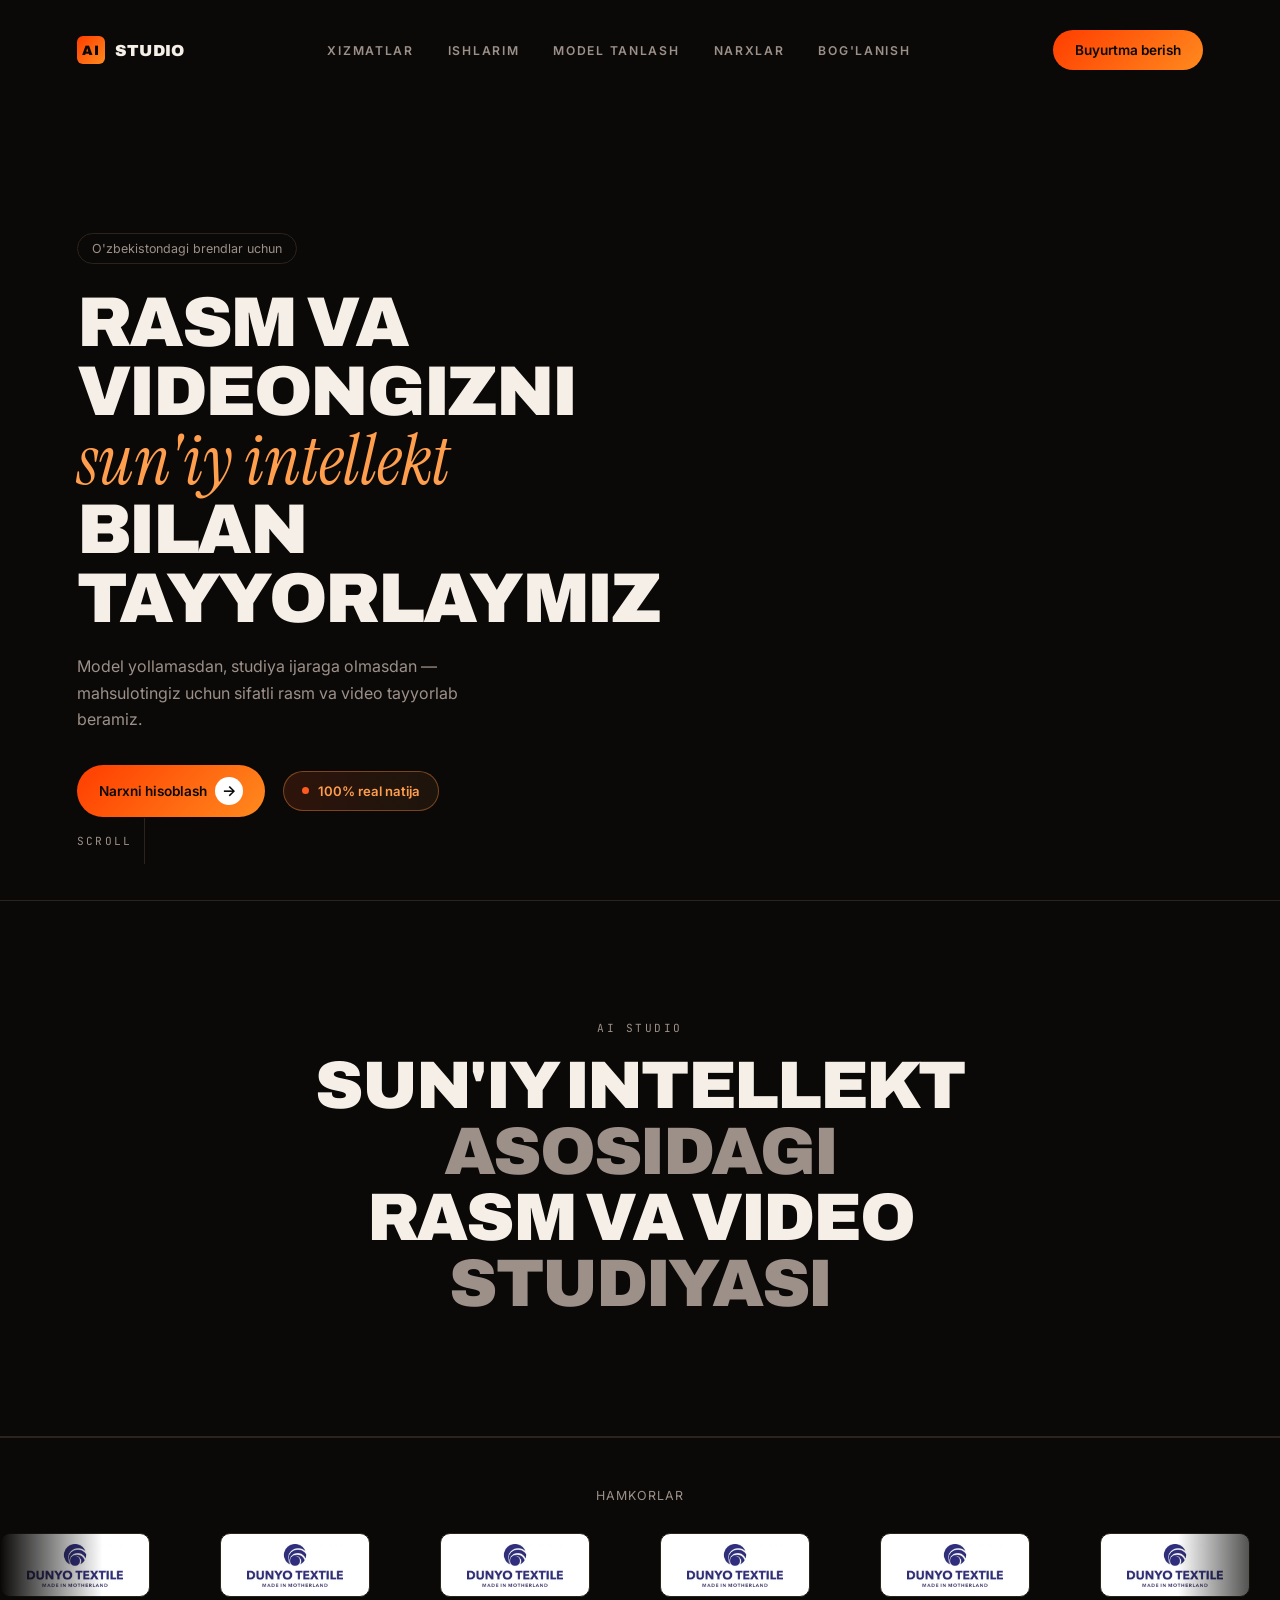
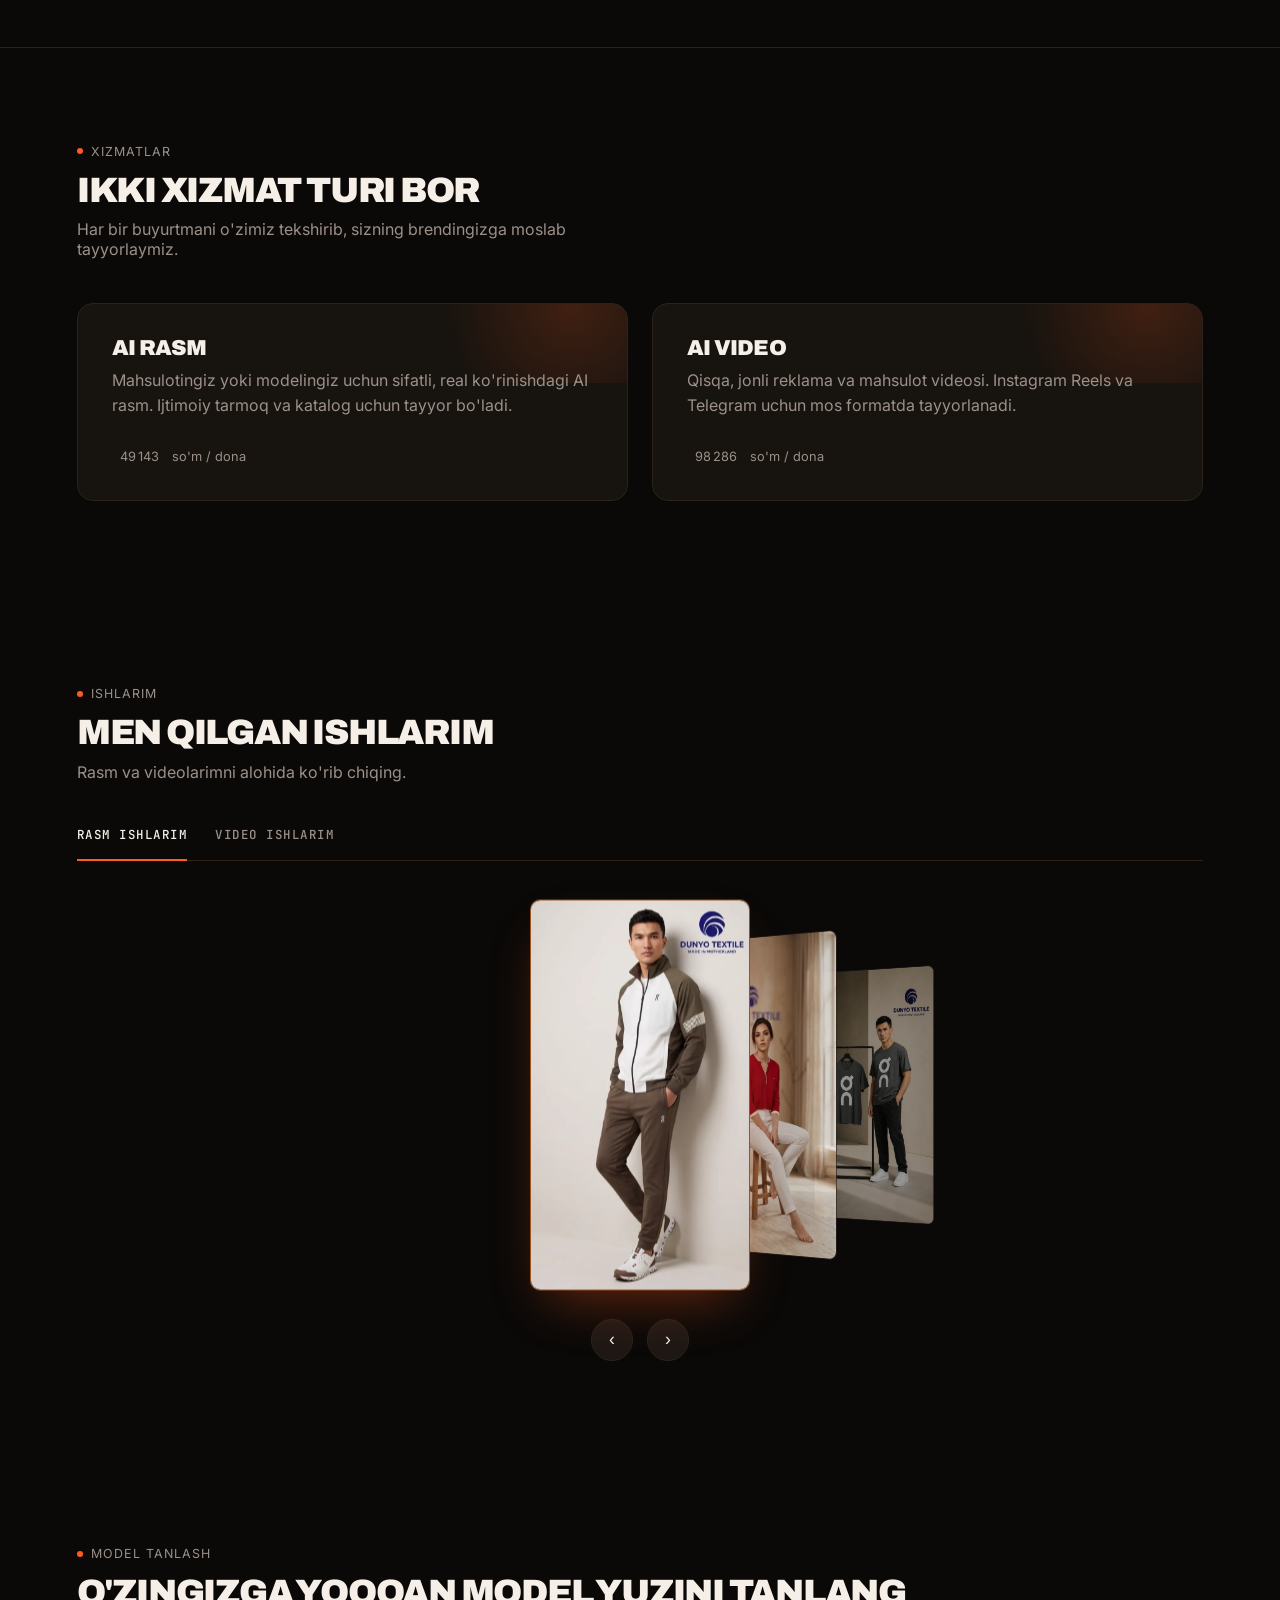
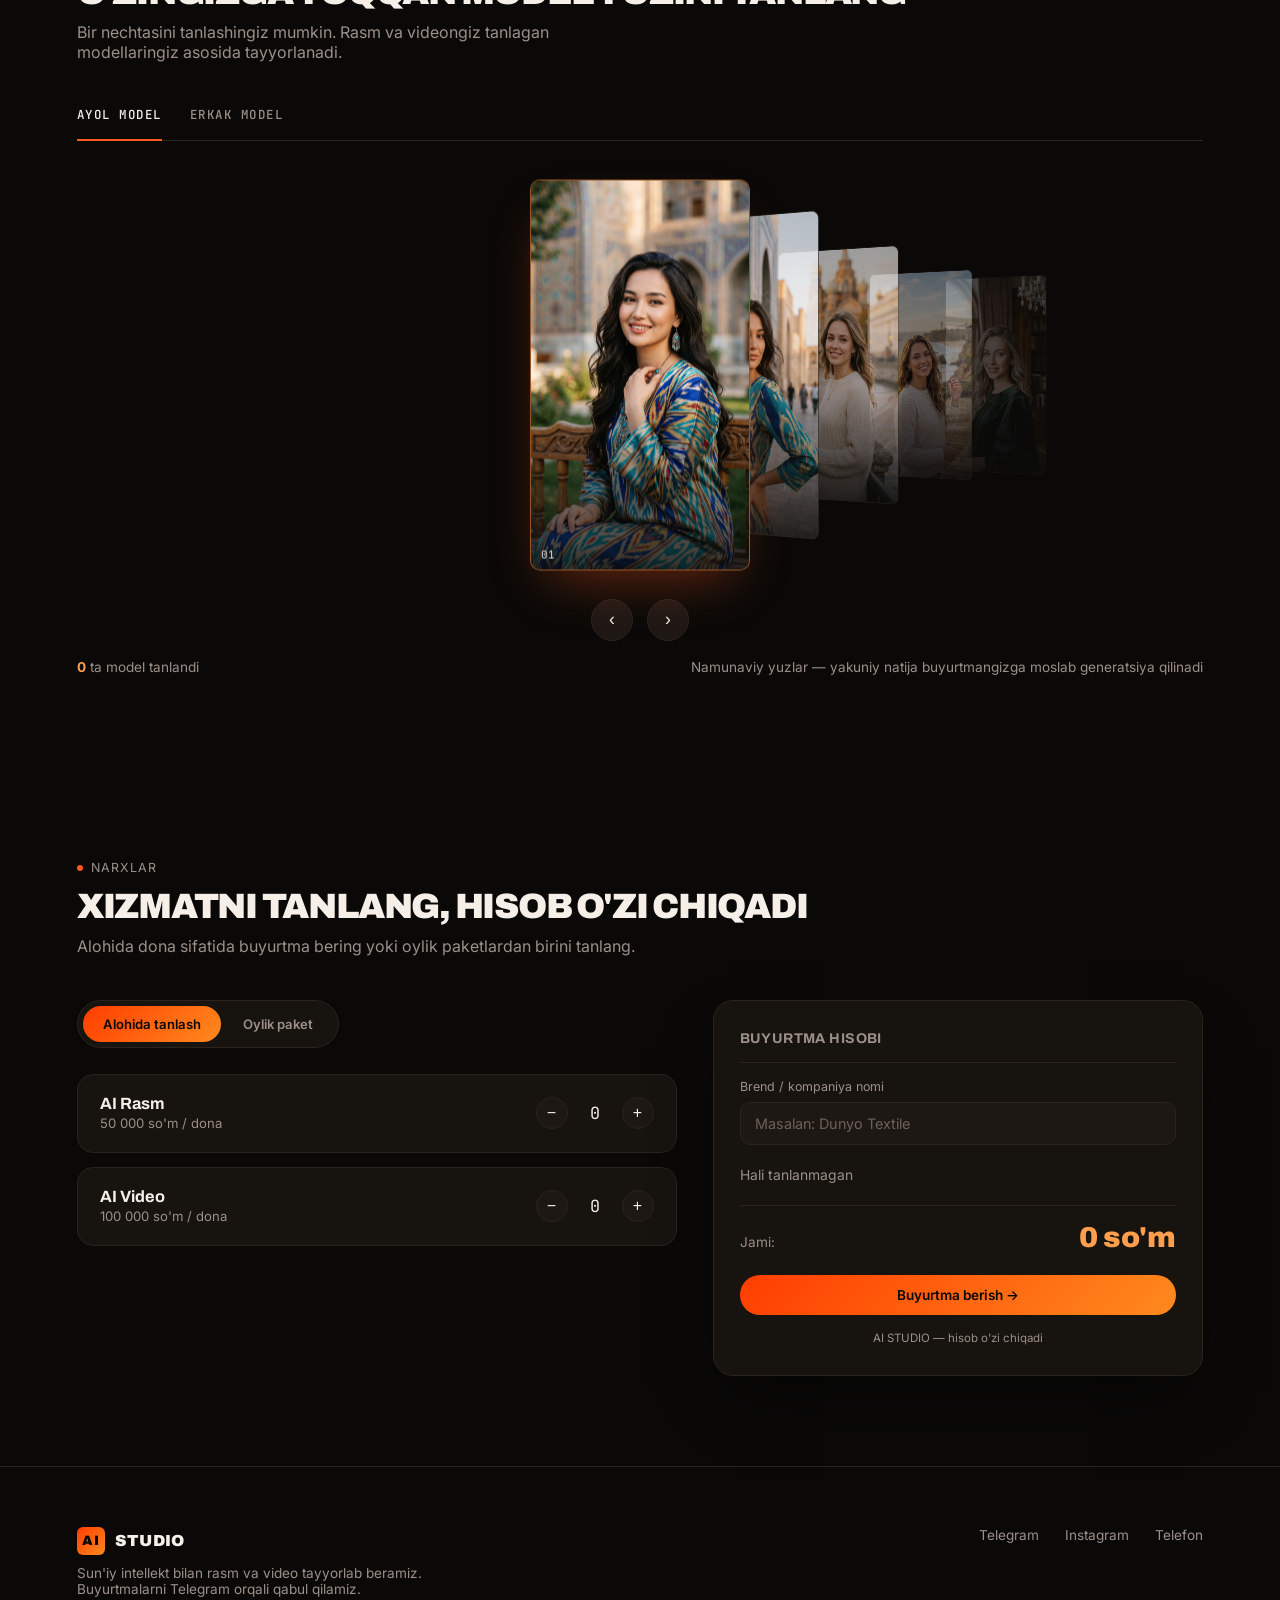
==== index.html @ b388b01a "1" ====
<!DOCTYPE html>
<html lang="uz">
<head>
<meta charset="UTF-8">
<meta name="viewport" content="width=device-width, initial-scale=1.0">
<title>AI STUDIO — AI Rasm va Video</title>
<meta name="description" content="Brendlar uchun professional AI rasm va video xizmatlari. Model yollamasdan, studiya ijaraga olmasdan sifatli kontent tayyorlaymiz.">

<meta property="og:title" content="AI STUDIO — AI Rasm va Video">
<meta property="og:description" content="Brendlar uchun professional AI rasm va video xizmatlari.">
<meta property="og:type" content="website">
<meta property="og:image" content="assets/images/logo.webp">

<link rel="icon" type="image/png" href="assets/images/favicon.png">

<link rel="preconnect" href="https://fonts.googleapis.com">
<link rel="preconnect" href="https://fonts.gstatic.com" crossorigin>
<link href="https://fonts.googleapis.com/css2?family=Archivo:wght@500;700;800;900&family=Instrument+Serif:ital@1&family=Inter:wght@400;500;600&family=JetBrains+Mono:wght@400;500;700&display=swap" rel="stylesheet">

<link rel="stylesheet" href="style.css">
</head>
<body>


<header>
  <div class="logo"><span class="mark">AI</span> STUDIO</div>
  <nav id="mainNav">
    <a href="#xizmat">Xizmatlar</a>
    <a href="#ishlarim">Ishlarim</a>
    <a href="#model">Model tanlash</a>
    <a href="#narx">Narxlar</a>
    <a href="#bog">Bog'lanish</a>
  </nav>
  <a href="#narx" class="btn btn-primary header-cta">Buyurtma berish</a>
  <button class="burger" id="burgerBtn" aria-label="Menyu"><span></span><span></span><span></span></button>
</header>

<section class="hero" style="padding-bottom:0;">
  <div class="hero-copy">
    <div class="eyebrow">O'zbekistondagi brendlar uchun</div>
    <h1>Rasm va videongizni <em>sun'iy intellekt</em> bilan tayyorlaymiz</h1>
    <p>Model yollamasdan, studiya ijaraga olmasdan — mahsulotingiz uchun sifatli rasm va video tayyorlab beramiz.</p>
    <div class="cta-row">
      <a href="#narx" class="btn btn-primary">Narxni hisoblash <span class="arrow-dot">→</span></a>
      <div class="real-badge"><span class="dot-live"></span> 100% real natija</div>
    </div>
  </div>
  <div class="hero-visual reveal-right">
  <video src="assets/videos/hero.mp4" muted loop playsinline preload="metadata"></video>
</div>
  <div class="scroll-cue">
    <span>Scroll</span>
    <div class="scroll-line"><div class="scroll-dot"></div></div>
  </div>
</section>

<section class="manifesto">
  <div class="manifesto-inner reveal">
    <p class="eyebrow-label">AI STUDIO</p>
    <h2>Sun'iy intellekt<br><span class="dim">asosidagi</span><br>rasm va video<br><span class="dim">studiyasi</span></h2>
  </div>
</section>

<div class="partners">
  <div class="lbl">Hamkorlar</div>
  <div class="marquee">
    <div class="marquee-track" id="marqueeTrack"></div>
  </div>
</div>

<section id="xizmat">
  <div class="section-head reveal">
    <div class="tag">Xizmatlar</div>
    <h2>Ikki xizmat turi bor</h2>
    <p>Har bir buyurtmani o'zimiz tekshirib, sizning brendingizga moslab tayyorlaymiz.</p>
  </div>
  <div class="services">
    <div class="svc-card reveal">
      <h3>AI Rasm</h3>
      <p>Mahsulotingiz yoki modelingiz uchun sifatli, real ko'rinishdagi AI rasm. Ijtimoiy tarmoq va katalog uchun tayyor bo'ladi.</p>
      <div class="svc-price"><span class="count-num" data-target="50000">0</span> <span>so'm / dona</span></div>
    </div>
    <div class="svc-card reveal">
      <h3>AI Video</h3>
      <p>Qisqa, jonli reklama va mahsulot videosi. Instagram Reels va Telegram uchun mos formatda tayyorlanadi.</p>
      <div class="svc-price"><span class="count-num" data-target="100000">0</span> <span>so'm / dona</span></div>
    </div>
  </div>
</section>

<section id="ishlarim">
  <div class="section-head reveal">
    <div class="tag">Ishlarim</div>
    <h2>Men qilgan ishlarim</h2>
    <p>Rasm va videolarimni alohida ko'rib chiqing.</p>
  </div>
  <div class="work-tabs reveal">
    <button class="active" data-work="photo">Rasm ishlarim</button>
    <button data-work="video">Video ishlarim</button>
  </div>
  <div id="panel-photo" class="reveal">
    <div class="coverflow" id="photoGrid"></div>
    <div class="cf-nav"><button id="photoPrev" aria-label="Oldingi">‹</button><button id="photoNext" aria-label="Keyingi">›</button></div>
  </div>
  <div id="panel-video" class="reveal">
    <div class="coverflow" id="videoGrid"></div>
    <div class="cf-nav"><button id="videoPrev" aria-label="Oldingi">‹</button><button id="videoNext" aria-label="Keyingi">›</button></div>
  </div>
</section>

<section id="model">
  <div class="section-head reveal">
    <div class="tag">Model tanlash</div>
    <h2>O'zingizga yoqqan model yuzini tanlang</h2>
    <p>Bir nechtasini tanlashingiz mumkin. Rasm va videongiz tanlagan modellaringiz asosida tayyorlanadi.</p>
  </div>
  <div class="model-tabs work-tabs reveal">
    <button class="active" data-gender="female">Ayol model</button>
    <button data-gender="male">Erkak model</button>
  </div>
  <div class="coverflow reveal" id="modelGrid"></div>
  <div class="cf-nav"><button id="modelPrev" aria-label="Oldingi">‹</button><button id="modelNext" aria-label="Keyingi">›</button></div>
  <div class="model-note">
    <span><b id="selCount">0</b> ta model tanlandi</span>
    <span>Namunaviy yuzlar — yakuniy natija buyurtmangizga moslab generatsiya qilinadi</span>
  </div>
</section>

<section id="narx">
  <div class="section-head reveal">
    <div class="tag">Narxlar</div>
    <h2>Xizmatni tanlang, hisob o'zi chiqadi</h2>
    <p>Alohida dona sifatida buyurtma bering yoki oylik paketlardan birini tanlang.</p>
  </div>

  <div class="calc-wrap reveal">
    <div>
      <div class="mode-toggle">
        <button class="active" data-mode="single">Alohida tanlash</button>
        <button data-mode="package">Oylik paket</button>
      </div>

      <div id="panel-single">
        <div class="counter-row">
          <div class="info"><h4>AI Rasm</h4><span>50 000 so'm / dona</span></div>
          <div class="counter">
            <button data-target="photo" data-delta="-1">−</button>
            <span class="val" id="photoVal">0</span>
            <button data-target="photo" data-delta="1">+</button>
          </div>
        </div>
        <div class="counter-row">
          <div class="info"><h4>AI Video</h4><span>100 000 so'm / dona</span></div>
          <div class="counter">
            <button data-target="video" data-delta="-1">−</button>
            <span class="val" id="videoVal">0</span>
            <button data-target="video" data-delta="1">+</button>
          </div>
        </div>
      </div>

      <div id="panel-package" style="display:none;">
        <div class="pkg-grid">
          <div class="pkg-card" data-pkg="start" data-price="390000" data-desc="5 rasm + 2 video">
            <h4>Boshlang'ich</h4>
            <div class="desc">5 ta AI rasm<br>2 ta AI video</div>
            <div class="price"><span class="count-num" data-target="390000">0</span> so'm</div>
          </div>
          <div class="pkg-card" data-pkg="standard" data-price="850000" data-desc="10 rasm + 5 video">
            <span class="save">−15%</span>
            <h4>Standart</h4>
            <div class="desc">10 ta AI rasm<br>5 ta AI video</div>
            <div class="price"><span class="count-num" data-target="850000">0</span> so'm</div>
          </div>
          <div class="pkg-card" data-pkg="premium" data-price="1650000" data-desc="20 rasm + 10 video">
            <span class="save">−18%</span>
            <h4>Premium</h4>
            <div class="desc">20 ta AI rasm<br>10 ta AI video</div>
            <div class="price"><span class="count-num" data-target="1650000">0</span> so'm</div>
          </div>
        </div>
      </div>
    </div>

    <div class="receipt">
      <h4>Buyurtma hisobi</h4>
      <div class="brand-field">
        <label for="brandName">Brend / kompaniya nomi</label>
        <input type="text" id="brandName" placeholder="Masalan: Dunyo Textile">
      </div>
      <div id="receiptLines"></div>
      <div class="r-total">
        <span class="lbl">Jami:</span>
        <span class="amt" id="totalAmt">0 so'm</span>
      </div>
      <a href="#" class="btn btn-primary" id="orderBtn" target="_blank">Buyurtma berish →</a>
      <div class="stamp">AI STUDIO — hisob o'zi chiqadi</div>
    </div>
  </div>
</section>

<footer id="bog">
  <div>
    <div class="logo"><span class="mark">AI</span> STUDIO</div>
    <p>Sun'iy intellekt bilan rasm va video tayyorlab beramiz. Buyurtmalarni Telegram orqali qabul qilamiz.</p>
  </div>
  <div class="foot-links">
    <a href="https://t.me/" target="_blank">Telegram</a>
    <a href="https://instagram.com/" target="_blank">Instagram</a>
    <a href="tel:+998" target="_blank">Telefon</a>
  </div>
</footer>


<div class="lightbox" id="lightbox">
  <button class="lightbox-close" id="lightboxClose">✕</button>
  <div class="lightbox-inner" id="lightboxInner"></div>
</div>

<script src="script.js"></script>
</body>
</html>
---- style.css ----
:root{
    --frame1:#FF3D00;
    --frame2:#FF8A1E;
    --bg:#0A0908;
    --surface:#17130F;
    --surface2:#1E1815;
    --line:#2B231C;
    --text:#F5EFE7;
    --muted:#9C9088;
    --accent:#FF5A1F;
    --accent2:#FF9E4D;
  }
  *{margin:0;padding:0;box-sizing:border-box;}
  html{scroll-behavior:smooth;}
  html,body{max-width:100%;overflow-x:hidden;background:#000;}
  body{
    background:var(--bg);
    font-family:'Inter',sans-serif;
    color:var(--text);
    position:relative;
  }
  img,video{max-width:100%;}
  h1,h2,h3{font-family:'Archivo',sans-serif;font-weight:900;letter-spacing:-.035em;text-transform:uppercase;line-height:.98;}
  em{font-family:'Instrument Serif',serif;font-style:italic;color:var(--accent2);font-weight:400;text-transform:none;letter-spacing:0;}
  .mono{font-family:'JetBrains Mono',monospace;}
  ::selection{background:var(--accent);color:#0A0908;}

  .eyebrow-label{
    font-family:'JetBrains Mono',monospace;text-transform:uppercase;letter-spacing:.22em;
    font-size:.7rem;color:var(--muted);
  }

  header{
    display:flex;align-items:center;justify-content:space-between;
    padding:30px 6vw;position:fixed;top:0;left:0;right:0;z-index:50;
    background:transparent;
    border-bottom:1px solid transparent;
    transition:transform .4s cubic-bezier(.4,0,.2,1),background .4s ease,border-color .4s ease;
  }
  header.scrolled{background:rgba(0,0,0,.88);backdrop-filter:blur(10px);border-bottom:1px solid var(--line);}
  header.hide-header{transform:translateY(-100%);}
  .logo{display:flex;align-items:center;gap:10px;font-family:'Archivo',sans-serif;font-weight:900;font-size:1rem;letter-spacing:.02em;text-transform:uppercase;}
  .logo .mark{
    width:28px;height:28px;border-radius:6px;
    background:linear-gradient(135deg,var(--frame1),var(--frame2));
    display:flex;align-items:center;justify-content:center;
    font-family:'Archivo',sans-serif;font-weight:900;font-size:.85rem;color:#0A0908;
  }
  nav{display:flex;gap:34px;}
  nav a{color:var(--muted);text-decoration:none;font-size:.76rem;letter-spacing:.14em;text-transform:uppercase;font-weight:600;transition:color .2s;}
  nav a:hover{color:var(--text);}
  .burger{display:none;width:38px;height:38px;border-radius:8px;border:1px solid var(--line);background:var(--surface);align-items:center;justify-content:center;flex-direction:column;gap:4px;cursor:pointer;flex-shrink:0;}
  .burger span{width:16px;height:2px;background:var(--text);display:block;}
  .header-cta{flex-shrink:0;}
  /* faqat bitta CTA doim ko'rinadi — mobil menyu ichida takrorlanmaydi */
  @media (max-width:760px){
    header{padding:16px 5vw;gap:10px;}
    .logo{font-size:.95rem;}
    nav{
      position:fixed;top:0;left:0;right:0;bottom:0;z-index:60;
      background:#0A0908;
      flex-direction:column;gap:0;padding:100px 6vw 30px;
      transform:translateY(-12px);opacity:0;pointer-events:none;transition:opacity .25s ease,transform .25s ease;
    }
    nav.open{transform:translateY(0);opacity:1;pointer-events:auto;}
    nav a{padding:18px 0;border-bottom:1px solid var(--line);font-size:1.2rem;}
    .burger{display:flex;position:relative;z-index:61;}
    .header-cta{position:relative;z-index:61;}
  }
  body.nav-open{overflow:hidden;}
  .btn{
    font-family:'Inter',sans-serif;font-size:.85rem;font-weight:600;
    padding:12px 22px;border-radius:100px;text-decoration:none;
    display:inline-flex;align-items:center;gap:8px;
    transition:transform .2s,opacity .2s;cursor:pointer;border:none;
  }
  .btn-primary{background:linear-gradient(135deg,var(--frame1),var(--frame2));color:#0A0908;box-shadow:0 0 0 rgba(255,90,31,0);}
  .btn-primary:hover{transform:translateY(-2px);box-shadow:0 12px 30px -8px rgba(255,90,31,.55);}
  .arrow-dot{width:28px;height:28px;border-radius:50%;background:#fff;color:#0A0908;display:flex;align-items:center;justify-content:center;font-size:.95rem;transition:transform .3s ease;}
  .btn-primary:hover .arrow-dot{transform:translateX(3px) rotate(-8deg);}

  nav a{position:relative;}
  nav a::after{content:"";position:absolute;left:0;right:100%;bottom:-4px;height:1px;background:var(--accent2);transition:right .3s ease;}
  nav a:hover::after{right:0;}

  .hero{position:relative;overflow:hidden;}
  .hero-copy,.hero-visual{position:relative;z-index:1;}

  /* hero */
  .hero{display:grid;grid-template-columns:1fr 1fr;gap:32px;padding:150px 6vw 40px;min-height:100vh;align-items:center;}
  @media (max-width:900px){.hero{grid-template-columns:1fr;}}
  .eyebrow{display:inline-flex;align-items:center;gap:8px;font-size:.78rem;color:var(--muted);border:1px solid var(--line);padding:7px 14px;border-radius:100px;margin-bottom:24px;}
  .hero h1{font-size:clamp(2.6rem,5.6vw,4.4rem);line-height:.98;max-width:13ch;}
  .hero-copy p{margin-top:20px;max-width:42ch;color:var(--muted);font-size:1rem;line-height:1.65;}
  .cta-row{margin-top:32px;display:flex;align-items:center;gap:18px;flex-wrap:wrap;}
  .real-badge{
    display:inline-flex;align-items:center;gap:9px;
    padding:11px 18px;border-radius:100px;
    background:linear-gradient(90deg, rgba(255,90,31,.15), rgba(255,154,60,.08));
    border:1px solid rgba(255,140,60,.4);
    font-size:.82rem;font-weight:600;color:var(--accent2);
    animation:badgeGlow 2.4s ease-in-out infinite;
  }
  .dot-live{width:7px;height:7px;border-radius:50%;background:var(--accent);box-shadow:0 0 0 0 rgba(255,90,31,.6);animation:livePulse 1.6s ease-in-out infinite;}
  @keyframes livePulse{
    0%{box-shadow:0 0 0 0 rgba(255,90,31,.55);}
    70%{box-shadow:0 0 0 8px rgba(255,90,31,0);}
    100%{box-shadow:0 0 0 0 rgba(255,90,31,0);}
  }
  @keyframes badgeGlow{
    0%,100%{box-shadow:0 0 0px rgba(255,90,31,0);}
    50%{box-shadow:0 0 22px rgba(255,90,31,.25);}
  }

  .scroll-cue{
    position:absolute;bottom:36px;left:6vw;z-index:2;
    display:flex;align-items:center;gap:12px;
    font-family:'JetBrains Mono',monospace;font-size:.7rem;letter-spacing:.2em;text-transform:uppercase;color:var(--muted);
  }
  .scroll-line{width:1px;height:46px;background:var(--line);position:relative;overflow:hidden;}
  .scroll-dot{position:absolute;left:-1.5px;top:-10px;width:4px;height:4px;border-radius:50%;background:var(--accent2);animation:scrollDotMove 1.8s ease-in-out infinite;}
  @keyframes scrollDotMove{0%{top:-10px;}100%{top:46px;}}

  .manifesto{padding:120px 6vw;text-align:center;border-top:1px solid var(--line);border-bottom:1px solid var(--line);}
  .manifesto-inner{max-width:900px;margin:0 auto;}
  .manifesto h2{font-size:clamp(2.2rem,6vw,4.2rem);margin-top:18px;}
  .manifesto h2 .dim{color:var(--muted);}
  .stat-row{display:flex;gap:14px;margin-top:40px;}
  .stat-card{background:var(--surface);border:1px solid var(--line);border-radius:14px;padding:18px 20px;flex:1;}
  .stat-card .n{font-family:'Archivo',sans-serif;font-weight:900;font-size:1.6rem;color:var(--accent2);}
  .stat-card .l{font-size:.75rem;color:var(--muted);margin-top:4px;}
  /* video o'zi 2:3 (portret) — konteyner shu nisbatga moslashtirilgan, hech qismi kesilmaydi */
  .hero-visual{position:relative;border-radius:20px;overflow:hidden;aspect-ratio:2/3;width:100%;max-width:460px;height:auto;margin-left:auto;justify-self:end;}
  @media (max-width:900px){.hero-visual{margin:0 auto;}}
  @media (max-width:600px){
    .hero{padding:32px 5vw 40px;gap:28px;}
    .hero-visual{max-width:340px;aspect-ratio:2/3;}
    .stat-row{flex-direction:column;}
    .cta-row{gap:14px;}
    section{padding:56px 5vw;}
    .partners{padding:34px 0;}
  }
  .hero-visual img,.hero-visual video{width:100%;height:100%;object-fit:cover;position:absolute;inset:0;filter:saturate(1.15) contrast(1.05);}

  .reveal{opacity:0;transform:translateY(50px) scale(.92);transition:opacity .8s cubic-bezier(.16,1,.3,1),transform .8s cubic-bezier(.16,1,.3,1);}
  .reveal.in{opacity:1;transform:translateY(0) scale(1);}
  .reveal-left{opacity:0;transform:translateX(-60px) scale(.94);transition:opacity .8s cubic-bezier(.16,1,.3,1),transform .8s cubic-bezier(.16,1,.3,1);}
  .reveal-left.in{opacity:1;transform:translateX(0) scale(1);}
  .reveal-right{opacity:0;transform:translateX(60px) scale(.94);transition:opacity .8s cubic-bezier(.16,1,.3,1),transform .8s cubic-bezier(.16,1,.3,1);}
  .reveal-right.in{opacity:1;transform:translateX(0) scale(1);}

  section{padding:90px 6vw;position:relative;}
  .section-head{margin-bottom:44px;}
  .tag{display:inline-flex;align-items:center;gap:8px;font-size:.78rem;color:var(--muted);text-transform:uppercase;letter-spacing:.08em;margin-bottom:14px;}
  .tag::before{content:"";width:6px;height:6px;border-radius:50%;background:var(--accent);}
  .section-head h2{font-size:clamp(1.6rem,2.8vw,2.2rem);}
  .section-head h2 .gray{color:var(--muted);}
  .section-head p{color:var(--muted);margin-top:12px;max-width:56ch;}

  /* partners marquee - single logo slot */
  .partners{padding:50px 0;border-top:1px solid var(--line);border-bottom:1px solid var(--line);}
  .partners .lbl{text-align:center;font-size:.78rem;color:var(--muted);text-transform:uppercase;letter-spacing:.08em;margin-bottom:30px;}
  .marquee{overflow:hidden;position:relative;-webkit-mask-image:linear-gradient(90deg, transparent, #000 8%, #000 92%, transparent);mask-image:linear-gradient(90deg, transparent, #000 8%, #000 92%, transparent);}
  .marquee-track{display:flex;gap:70px;width:max-content;animation:scrollLeft 18s linear infinite;}
  .marquee:hover .marquee-track{animation-play-state:paused;}
  @keyframes scrollLeft{from{transform:translateX(0);}to{transform:translateX(-50%);}}
  .logo-slot{
    width:150px;height:64px;flex-shrink:0;border-radius:10px;
    border:1px dashed var(--line);display:flex;align-items:center;justify-content:center;
    color:var(--muted);font-size:.78rem;background:var(--surface);
    text-decoration:none;cursor:pointer;transition:transform .2s;
  }
  .logo-slot:hover{transform:scale(1.05);}
  .logo-slot img{max-width:80%;max-height:70%;object-fit:contain;opacity:.9;}

  /* services */
  .services{display:grid;grid-template-columns:1fr 1fr;gap:24px;}
  .svc-card{background:var(--surface);border:1px solid var(--line);border-radius:16px;padding:34px;position:relative;overflow:hidden;}
  .svc-card::before{content:"";position:absolute;top:-40%;right:-20%;width:60%;height:80%;background:radial-gradient(circle, rgba(255,90,31,.18), transparent 70%);}
  .svc-card h3{font-size:1.35rem;margin-bottom:8px;}
  .svc-card p{color:var(--muted);line-height:1.6;margin-bottom:20px;position:relative;}
  .svc-price{font-family:'Archivo',sans-serif;font-size:1.6rem;font-weight:900;color:var(--accent2);position:relative;}
  .svc-price span{font-size:.8rem;color:var(--muted);font-weight:400;font-family:'Inter',sans-serif;margin-left:8px;}

  /* my work - separate photo / video galleries, horizontal auto-scroll carousel */
  .work-tabs{display:flex;gap:28px;margin-bottom:34px;border-bottom:1px solid var(--line);}
  .work-tabs button{
    font-family:'JetBrains Mono',monospace;font-weight:500;font-size:.78rem;letter-spacing:.12em;text-transform:uppercase;
    padding:0 0 16px;border:none;background:transparent;color:var(--muted);cursor:pointer;transition:.2s;
    border-bottom:2px solid transparent;margin-bottom:-1px;
  }
  .work-tabs button.active{color:var(--text);border-bottom-color:var(--accent);}
  /* ============================================================
     3D PERSPECTIVE COVERFLOW — Ishlarim va Model tanlash shu bilan ishlaydi
     ============================================================ */
  .coverflow{
    position:relative;height:400px;
    perspective:1500px;perspective-origin:50% 50%;
    touch-action:pan-y;cursor:grab;user-select:none;
  }
  .coverflow:active{cursor:grabbing;}
  @media (max-width:760px){.coverflow{height:320px;}}
  @media (max-width:480px){.coverflow{height:280px;}}
  .coverflow-item{
    position:absolute;top:50%;left:50%;
    width:clamp(150px,30vw,220px);aspect-ratio:9/16;
    border-radius:10px;overflow:hidden;background:#000;
    border:1px solid var(--line);cursor:pointer;
    transition:transform .5s cubic-bezier(.2,.8,.2,1),opacity .5s ease,border-color .3s ease;
    will-change:transform;backface-visibility:hidden;
  }
  .coverflow-item.cf-active{border-color:rgba(255,140,60,.6);box-shadow:0 24px 50px -18px rgba(255,90,31,.4);}
  .coverflow-item img,.coverflow-item video{width:100%;height:100%;object-fit:cover;display:block;pointer-events:none;}
  .coverflow-item.playing .play{opacity:0;}
  .coverflow-item .play{position:absolute;inset:0;display:flex;align-items:center;justify-content:center;}
  .coverflow-item .play span{
    width:46px;height:46px;border-radius:50%;background:rgba(10,9,8,.55);backdrop-filter:blur(4px);
    display:flex;align-items:center;justify-content:center;color:#fff;font-size:1rem;border:1px solid rgba(255,255,255,.3);
  }
  .cf-nav{display:flex;justify-content:center;gap:14px;margin-top:24px;}
  .cf-nav button{
    width:42px;height:42px;border-radius:50%;border:1px solid var(--line);background:var(--surface2);
    color:var(--text);font-size:1.1rem;cursor:pointer;transition:.2s;display:flex;align-items:center;justify-content:center;
  }
  .cf-nav button:hover{border-color:var(--accent);color:var(--accent2);}
  #panel-video{display:none;}

  /* model face selector — coverflow-item bilan birga ishlatiladi */
  .model-card img{width:100%;height:100%;object-fit:cover;display:block;transition:transform .4s ease;}
  .model-card:hover img{transform:scale(1.06);}
  .model-card::after{content:"";position:absolute;inset:0;background:linear-gradient(180deg, transparent 55%, rgba(10,9,8,.8));}
  .model-card .num{position:absolute;bottom:8px;left:10px;z-index:2;font-family:'JetBrains Mono',monospace;font-size:.68rem;color:#fff;opacity:.85;}
  .model-card .check{
    position:absolute;top:8px;right:8px;z-index:2;width:24px;height:24px;border-radius:50%;
    background:rgba(255,255,255,.15);border:1px solid rgba(255,255,255,.4);
    display:flex;align-items:center;justify-content:center;font-size:.75rem;color:#fff;opacity:0;transition:.2s;
  }
  .model-card.sel{border-color:var(--accent);}
  .model-card.sel .check{opacity:1;background:var(--accent);border-color:var(--accent);}
  .model-note{margin-top:18px;color:var(--muted);font-size:.85rem;display:flex;justify-content:space-between;flex-wrap:wrap;gap:10px;}
  .model-note b{color:var(--accent2);}

  /* pricing */
  .calc-wrap{display:grid;grid-template-columns:1.1fr .9fr;gap:36px;align-items:start;}
  @media (max-width:860px){.calc-wrap{grid-template-columns:1fr;} .receipt{position:static;}}
  .mode-toggle{display:flex;gap:2px;background:var(--surface);border:1px solid var(--line);border-radius:100px;padding:5px;margin-bottom:26px;width:fit-content;}
  .mode-toggle button{font-family:'Inter',sans-serif;font-weight:600;font-size:.82rem;padding:10px 20px;border:none;background:transparent;color:var(--muted);cursor:pointer;border-radius:100px;transition:.2s;}
  .mode-toggle button.active{background:linear-gradient(135deg,var(--frame1),var(--frame2));color:#0A0908;}
  .counter-row{display:flex;align-items:center;justify-content:space-between;background:var(--surface);border:1px solid var(--line);padding:20px 22px;border-radius:16px;margin-bottom:14px;}
  .counter-row .info h4{font-size:1.02rem;font-weight:700;font-family:'Archivo',sans-serif;}
  .counter-row .info span{color:var(--muted);font-size:.82rem;}
  .counter{display:flex;align-items:center;gap:14px;}
  .counter button{width:32px;height:32px;border-radius:50%;border:1px solid var(--line);background:var(--surface2);color:var(--text);font-size:1rem;cursor:pointer;transition:.2s;}
  .counter button:hover{border-color:var(--accent);color:var(--accent2);}
  .counter .val{width:26px;text-align:center;font-family:'JetBrains Mono',monospace;font-size:1.05rem;}
  .pkg-grid{display:grid;grid-template-columns:repeat(3,1fr);gap:12px;}
  @media (max-width:640px){.pkg-grid{grid-template-columns:1fr;}}
  .pkg-card{background:var(--surface);border:1px solid var(--line);border-radius:16px;padding:22px 18px;cursor:pointer;transition:.2s;position:relative;}
  .pkg-card:hover{border-color:var(--muted);}
  .pkg-card.sel{border-color:var(--accent);box-shadow:0 0 0 1px var(--accent);}
  .pkg-card h4{font-size:1rem;margin-bottom:6px;font-family:'Archivo',sans-serif;}
  .pkg-card .desc{color:var(--muted);font-size:.8rem;line-height:1.5;margin-bottom:12px;}
  .pkg-card .price{font-family:'Archivo',sans-serif;color:var(--accent2);font-weight:900;font-size:1.1rem;}
  .pkg-card .save{position:absolute;top:14px;right:14px;font-size:.66rem;color:var(--accent2);}
  .receipt{background:var(--surface);border:1px solid var(--line);border-radius:20px;padding:30px 26px;position:sticky;top:100px;box-shadow:0 30px 60px -20px rgba(0,0,0,.6);}
  .receipt h4{font-family:'Archivo',sans-serif;font-size:.88rem;letter-spacing:.03em;text-transform:uppercase;border-bottom:1px solid var(--line);padding-bottom:16px;margin-bottom:16px;color:var(--muted);}
  .brand-field{margin-bottom:16px;}
  .brand-field label{display:block;font-size:.78rem;color:var(--muted);margin-bottom:8px;}
  .brand-field input{
    width:100%;padding:12px 14px;border-radius:10px;border:1px solid var(--line);
    background:var(--surface2);color:var(--text);font-family:'Inter',sans-serif;font-size:.9rem;
    outline:none;transition:border-color .2s;
  }
  .brand-field input:focus{border-color:var(--accent);}
  .brand-field input::placeholder{color:#6b6259;}
  .r-line{display:flex;justify-content:space-between;font-size:.87rem;padding:6px 0;color:var(--muted);}
  .r-line b{color:var(--text);}
  .r-total{display:flex;justify-content:space-between;align-items:baseline;border-top:1px solid var(--line);margin-top:16px;padding-top:16px;}
  .r-total .lbl{font-size:.85rem;color:var(--muted);}
  .r-total .amt{font-family:'Archivo',sans-serif;font-size:1.8rem;font-weight:900;color:var(--accent2);transition:transform .15s;}
  .r-total .amt.pulse{transform:scale(1.08);}
  .receipt .btn-primary{width:100%;justify-content:center;margin-top:22px;}
  .receipt .stamp{margin-top:16px;font-size:.72rem;color:var(--muted);text-align:center;}

  footer{padding:60px 6vw 40px;border-top:1px solid var(--line);display:flex;justify-content:space-between;flex-wrap:wrap;gap:24px;}
  footer .logo{margin-bottom:10px;}
  footer p{color:var(--muted);font-size:.85rem;max-width:40ch;}
  .foot-links{display:flex;gap:26px;}
  .foot-links a{color:var(--muted);text-decoration:none;font-size:.85rem;}
  .foot-links a:hover{color:var(--accent2);}

  /* lightbox */
  .lightbox{
    position:fixed;inset:0;z-index:200;background:rgba(6,5,4,.92);backdrop-filter:blur(6px);
    display:flex;align-items:center;justify-content:center;padding:5vh 5vw;
    opacity:0;pointer-events:none;transition:opacity .3s ease;
  }
  .lightbox.open{opacity:1;pointer-events:auto;}
  .lightbox-inner{
    max-height:90vh;aspect-ratio:9/16;border-radius:16px;overflow:hidden;
    box-shadow:0 40px 100px -20px rgba(0,0,0,.7);
    transform:scale(.9);transition:transform .35s cubic-bezier(.2,.8,.2,1);
  }
  .lightbox.open .lightbox-inner{transform:scale(1);}
  .lightbox-inner img,.lightbox-inner video{width:100%;height:100%;object-fit:contain;background:#000;display:block;}
  .lightbox-close{
    position:absolute;top:22px;right:26px;z-index:201;
    width:42px;height:42px;border-radius:50%;border:1px solid rgba(255,255,255,.25);
    background:rgba(255,255,255,.08);color:#fff;font-size:1.1rem;cursor:pointer;
    display:flex;align-items:center;justify-content:center;transition:.2s;
  }
  .lightbox-close:hover{background:var(--accent);border-color:var(--accent);transform:rotate(90deg);}
  @media (max-width:600px){
    footer{padding:44px 5vw 30px;}
    .marquee-track{gap:36px;}
    .work-tabs{flex-wrap:wrap;}
  }
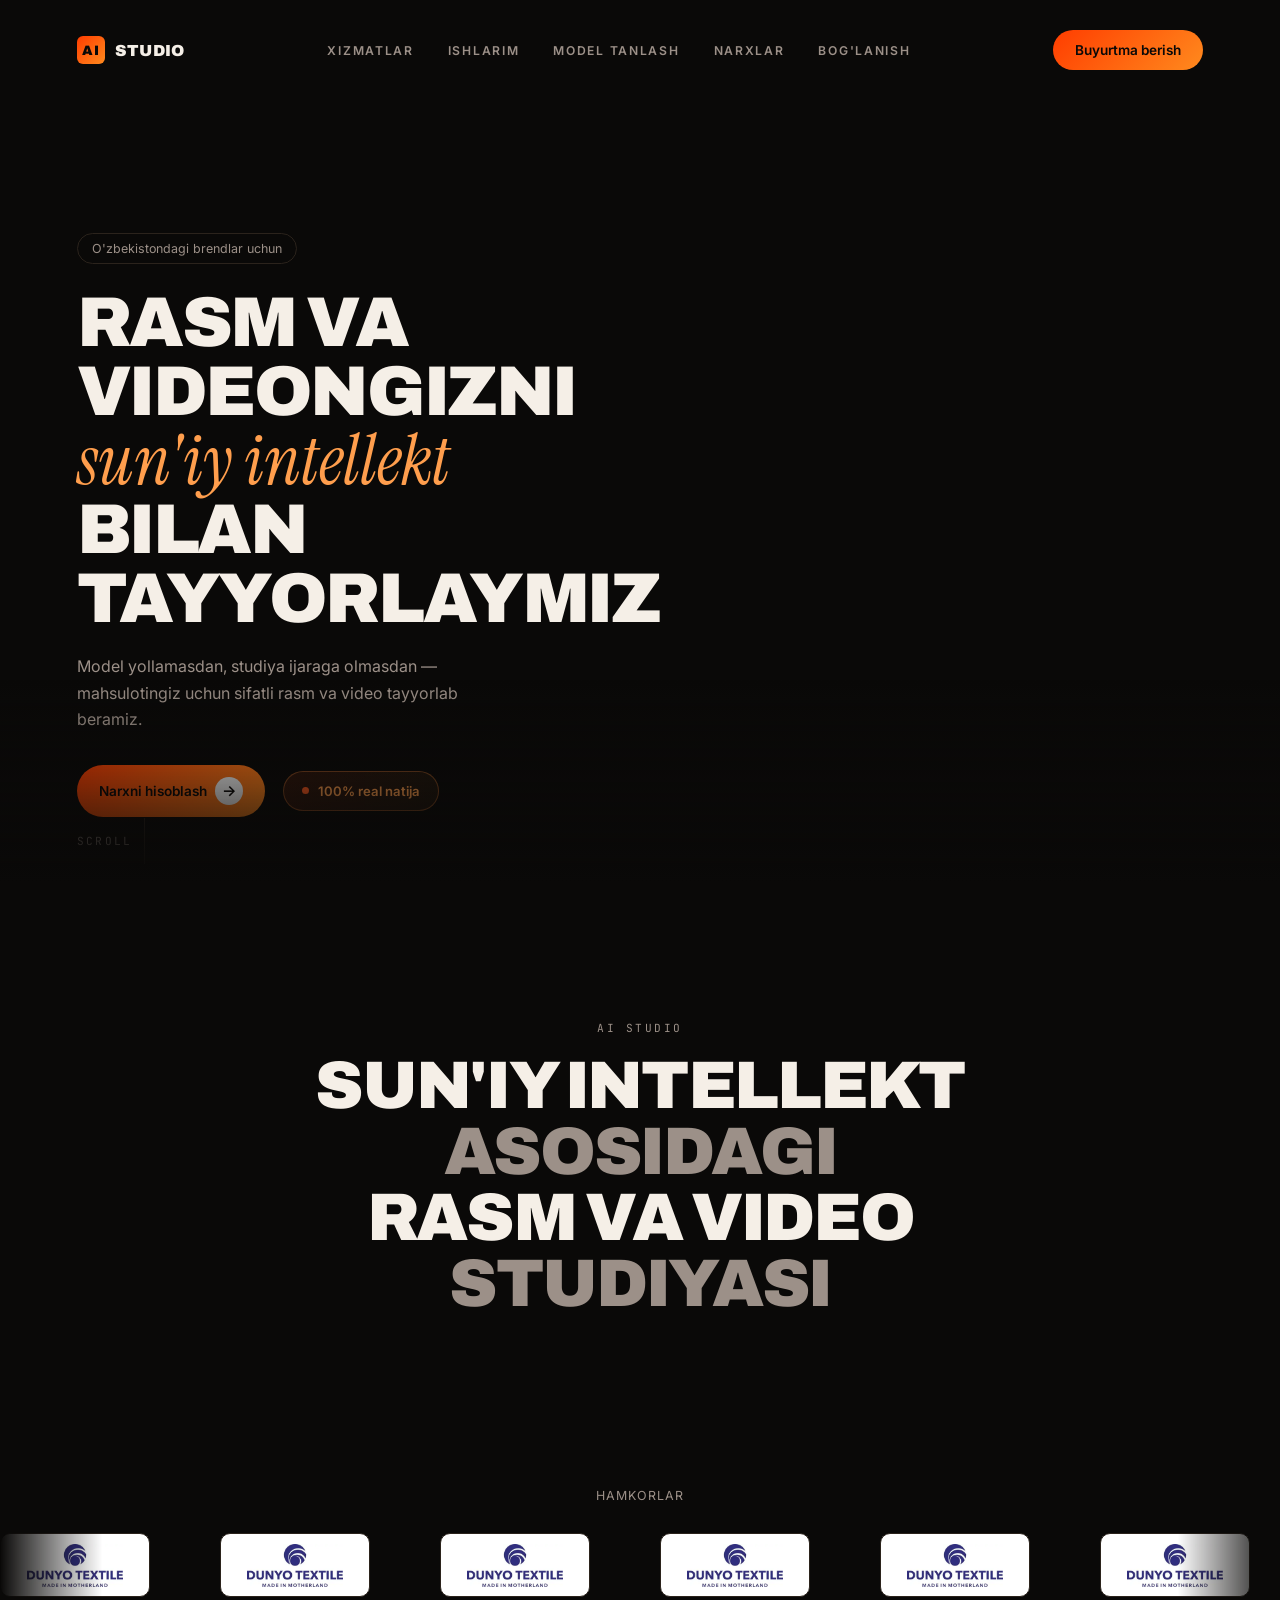
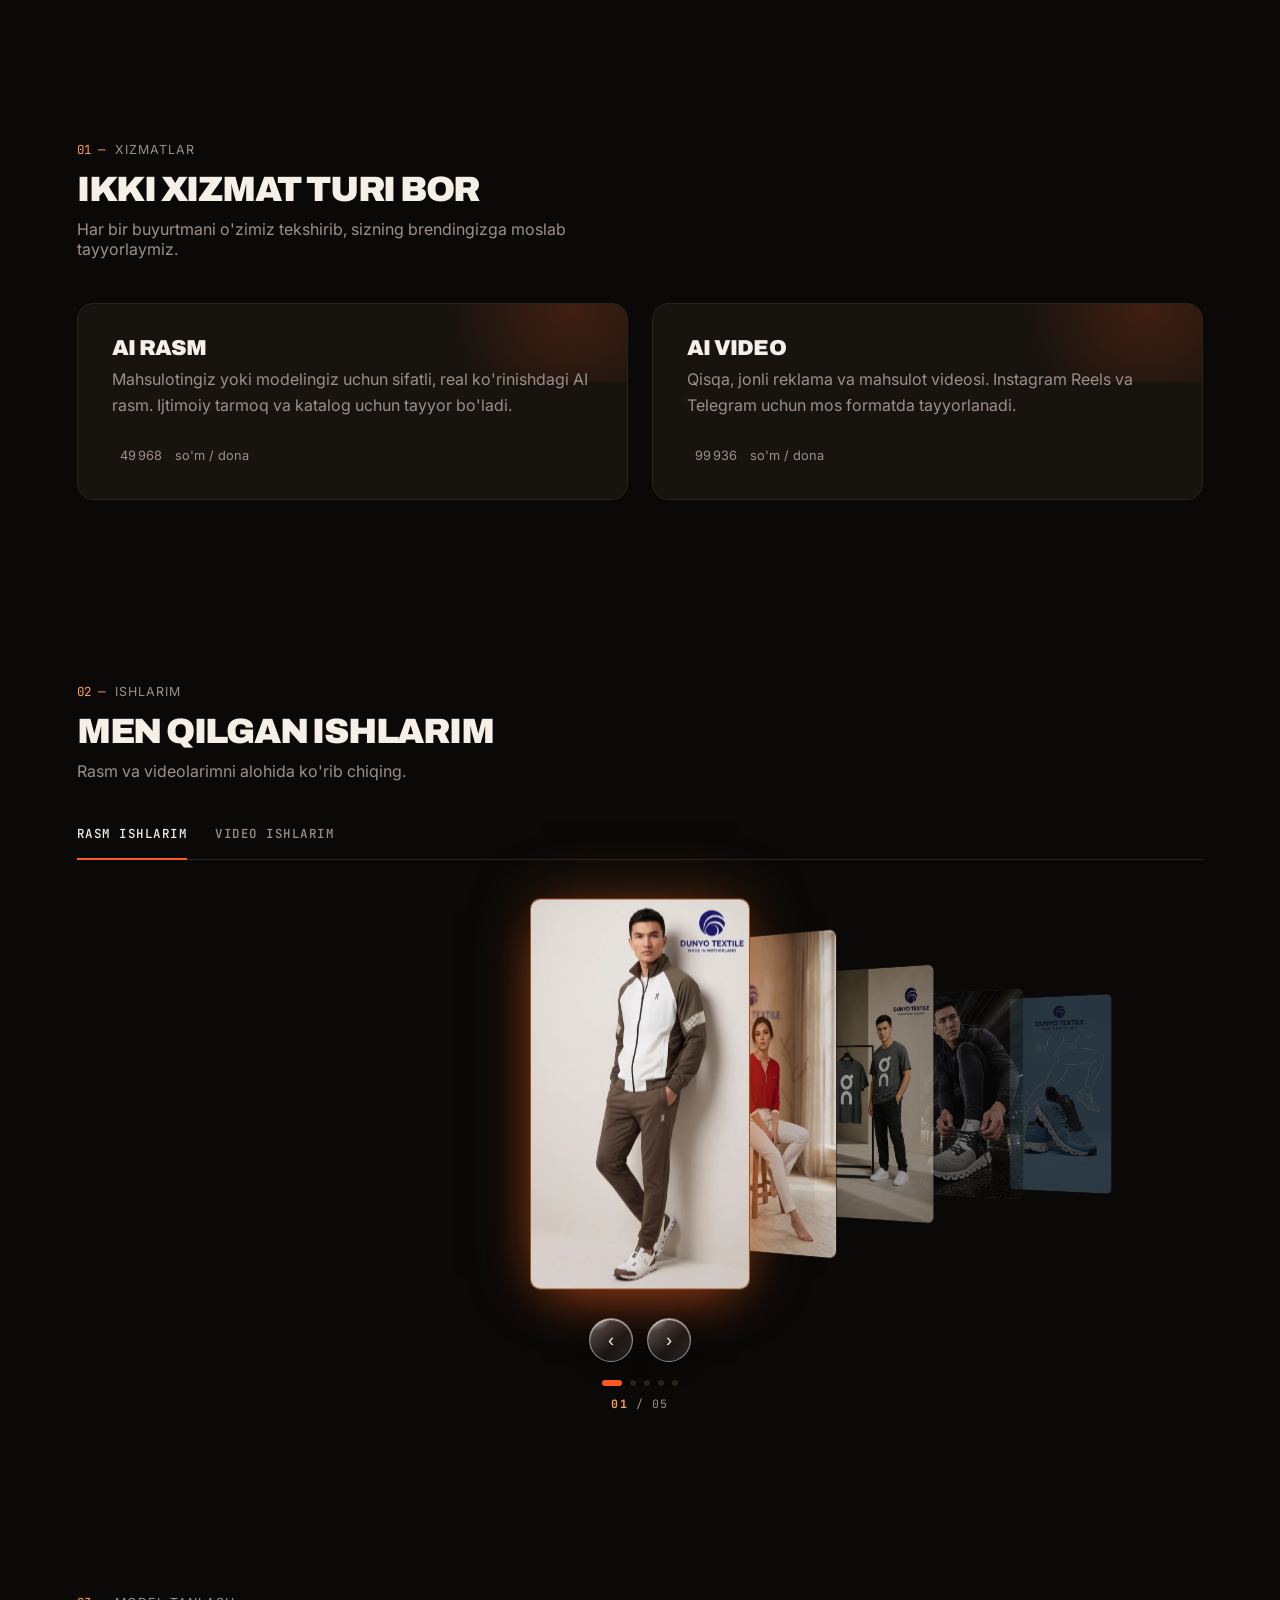
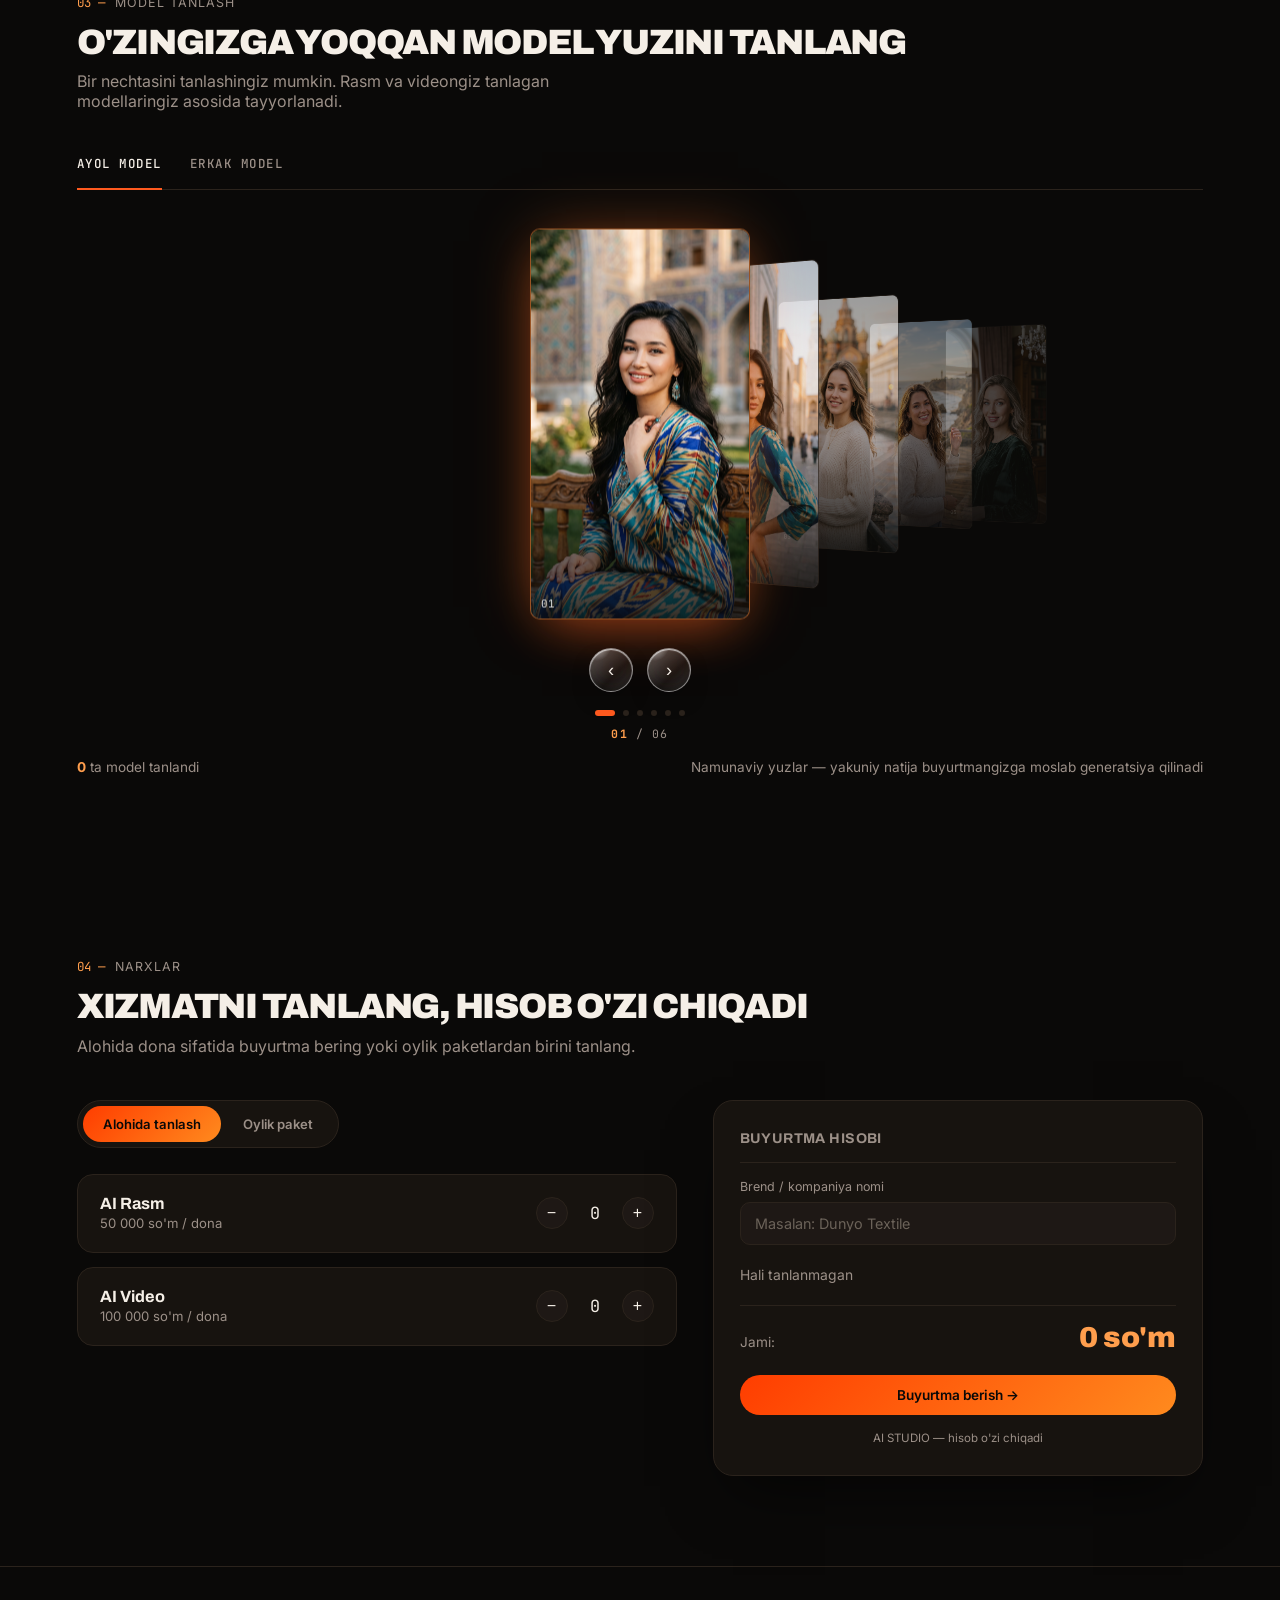
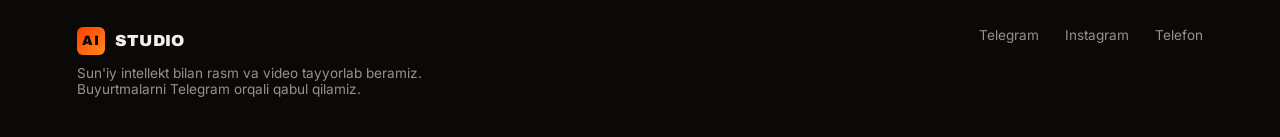
==== commit 8b68fa25: "1" ====
--- a/index.html
+++ b/index.html
@@ -20,6 +20,10 @@
 <link rel="stylesheet" href="style.css">
 </head>
 <body>
+
+<div id="loadingScreen"><div class="load-mark">AI</div></div>
+<div class="bg-aura"><span class="a1"></span><span class="a2"></span><span class="a3"></span></div>
+<div id="cursor-spot"></div>
 
 
 <header>
@@ -101,10 +105,14 @@
   <div id="panel-photo" class="reveal">
     <div class="coverflow" id="photoGrid"></div>
     <div class="cf-nav"><button id="photoPrev" aria-label="Oldingi">‹</button><button id="photoNext" aria-label="Keyingi">›</button></div>
+    <div class="cf-progress" id="photoProgress"></div>
+    <div class="cf-counter" id="photoCounter"></div>
   </div>
   <div id="panel-video" class="reveal">
     <div class="coverflow" id="videoGrid"></div>
     <div class="cf-nav"><button id="videoPrev" aria-label="Oldingi">‹</button><button id="videoNext" aria-label="Keyingi">›</button></div>
+    <div class="cf-progress" id="videoProgress"></div>
+    <div class="cf-counter" id="videoCounter"></div>
   </div>
 </section>
 
@@ -120,6 +128,8 @@
   </div>
   <div class="coverflow reveal" id="modelGrid"></div>
   <div class="cf-nav"><button id="modelPrev" aria-label="Oldingi">‹</button><button id="modelNext" aria-label="Keyingi">›</button></div>
+  <div class="cf-progress" id="modelProgress"></div>
+  <div class="cf-counter" id="modelCounter"></div>
   <div class="model-note">
     <span><b id="selCount">0</b> ta model tanlandi</span>
     <span>Namunaviy yuzlar — yakuniy natija buyurtmangizga moslab generatsiya qilinadi</span>
--- a/style.css
+++ b/style.css
@@ -29,6 +29,40 @@
     font-family:'JetBrains Mono',monospace;text-transform:uppercase;letter-spacing:.22em;
     font-size:.7rem;color:var(--muted);
   }
+
+  /* ---- animatsion fon (aurora) — statik qora o'rniga sekin harakatlanuvchi nur ---- */
+  .bg-aura{position:fixed;inset:0;z-index:-1;overflow:hidden;background:#000;}
+  .bg-aura span{position:absolute;border-radius:50%;filter:blur(90px);opacity:.35;}
+  .bg-aura .a1{width:52vw;height:52vw;background:radial-gradient(circle, rgba(255,90,31,.55), transparent 70%);top:-15%;left:-10%;animation:auraMove1 22s ease-in-out infinite;}
+  .bg-aura .a2{width:44vw;height:44vw;background:radial-gradient(circle, rgba(255,154,60,.4), transparent 70%);bottom:-15%;right:-8%;animation:auraMove2 26s ease-in-out infinite;}
+  .bg-aura .a3{width:38vw;height:38vw;background:radial-gradient(circle, rgba(120,70,255,.22), transparent 70%);top:35%;left:55%;animation:auraMove3 30s ease-in-out infinite;}
+  @keyframes auraMove1{0%,100%{transform:translate(0,0) scale(1);}50%{transform:translate(6vw,8vh) scale(1.15);}}
+  @keyframes auraMove2{0%,100%{transform:translate(0,0) scale(1);}50%{transform:translate(-7vw,-6vh) scale(1.1);}}
+  @keyframes auraMove3{0%,100%{transform:translate(0,0) scale(1);}50%{transform:translate(-5vw,10vh) scale(.9);}}
+
+  /* ---- kursorga ergashuvchi nur ---- */
+  #cursor-spot{
+    position:fixed;inset:0;z-index:1;pointer-events:none;
+    background:radial-gradient(320px circle at var(--mx,50%) var(--my,50%), rgba(255,140,60,.10), transparent 70%);
+    transition:opacity .3s ease;opacity:0;
+  }
+  #cursor-spot.active{opacity:1;}
+
+  /* ---- yuklanish ekrani ---- */
+  #loadingScreen{
+    position:fixed;inset:0;z-index:1000;background:#000;
+    display:flex;align-items:center;justify-content:center;
+    transition:opacity .6s ease,visibility .6s ease;
+  }
+  #loadingScreen .load-mark{
+    width:56px;height:56px;border-radius:14px;
+    background:linear-gradient(135deg,var(--frame1),var(--frame2));
+    display:flex;align-items:center;justify-content:center;
+    font-family:'Archivo',sans-serif;font-weight:900;font-size:1.3rem;color:#0A0908;
+    animation:loadPulse 1s ease-in-out infinite;
+  }
+  @keyframes loadPulse{0%,100%{transform:scale(1);opacity:1;}50%{transform:scale(.88);opacity:.7;}}
+  #loadingScreen.done{opacity:0;visibility:hidden;pointer-events:none;}
 
   header{
     display:flex;align-items:center;justify-content:space-between;
@@ -85,6 +119,10 @@
 
   .hero{position:relative;overflow:hidden;}
   .hero-copy,.hero-visual{position:relative;z-index:1;}
+  .hero::after{
+    content:"";position:absolute;left:0;right:0;bottom:0;height:220px;z-index:2;pointer-events:none;
+    background:linear-gradient(180deg, transparent, var(--bg) 92%);
+  }
 
   /* hero */
   .hero{display:grid;grid-template-columns:1fr 1fr;gap:32px;padding:150px 6vw 40px;min-height:100vh;align-items:center;}
@@ -121,7 +159,7 @@
   .scroll-dot{position:absolute;left:-1.5px;top:-10px;width:4px;height:4px;border-radius:50%;background:var(--accent2);animation:scrollDotMove 1.8s ease-in-out infinite;}
   @keyframes scrollDotMove{0%{top:-10px;}100%{top:46px;}}
 
-  .manifesto{padding:120px 6vw;text-align:center;border-top:1px solid var(--line);border-bottom:1px solid var(--line);}
+  .manifesto{padding:120px 6vw;text-align:center;border-top:1px solid transparent;border-bottom:1px solid transparent;background:linear-gradient(var(--bg),var(--bg)) padding-box,linear-gradient(90deg, transparent, var(--line) 20%, var(--line) 80%, transparent) 0 0/100% 1px no-repeat,linear-gradient(90deg, transparent, var(--line) 20%, var(--line) 80%, transparent) 0 100%/100% 1px no-repeat;}
   .manifesto-inner{max-width:900px;margin:0 auto;}
   .manifesto h2{font-size:clamp(2.2rem,6vw,4.2rem);margin-top:18px;}
   .manifesto h2 .dim{color:var(--muted);}
@@ -150,15 +188,19 @@
   .reveal-right.in{opacity:1;transform:translateX(0) scale(1);}
 
   section{padding:90px 6vw;position:relative;}
-  .section-head{margin-bottom:44px;}
-  .tag{display:inline-flex;align-items:center;gap:8px;font-size:.78rem;color:var(--muted);text-transform:uppercase;letter-spacing:.08em;margin-bottom:14px;}
-  .tag::before{content:"";width:6px;height:6px;border-radius:50%;background:var(--accent);}
+  body{counter-reset:section;}
+  .section-head{margin-bottom:44px;counter-increment:section;}
+  .tag{display:inline-flex;align-items:center;gap:10px;font-size:.78rem;color:var(--muted);text-transform:uppercase;letter-spacing:.08em;margin-bottom:14px;}
+  .tag::before{
+    content:counter(section, decimal-leading-zero) " —";
+    font-family:'JetBrains Mono',monospace;color:var(--accent2);letter-spacing:0;
+  }
   .section-head h2{font-size:clamp(1.6rem,2.8vw,2.2rem);}
   .section-head h2 .gray{color:var(--muted);}
   .section-head p{color:var(--muted);margin-top:12px;max-width:56ch;}
 
   /* partners marquee - single logo slot */
-  .partners{padding:50px 0;border-top:1px solid var(--line);border-bottom:1px solid var(--line);}
+  .partners{padding:50px 0;border-top:1px solid transparent;border-bottom:1px solid transparent;background:linear-gradient(var(--bg),var(--bg)) padding-box,linear-gradient(90deg, transparent, var(--line) 20%, var(--line) 80%, transparent) 0 0/100% 1px no-repeat,linear-gradient(90deg, transparent, var(--line) 20%, var(--line) 80%, transparent) 0 100%/100% 1px no-repeat;}
   .partners .lbl{text-align:center;font-size:.78rem;color:var(--muted);text-transform:uppercase;letter-spacing:.08em;margin-bottom:30px;}
   .marquee{overflow:hidden;position:relative;-webkit-mask-image:linear-gradient(90deg, transparent, #000 8%, #000 92%, transparent);mask-image:linear-gradient(90deg, transparent, #000 8%, #000 92%, transparent);}
   .marquee-track{display:flex;gap:70px;width:max-content;animation:scrollLeft 18s linear infinite;}
@@ -209,20 +251,61 @@
     transition:transform .5s cubic-bezier(.2,.8,.2,1),opacity .5s ease,border-color .3s ease;
     will-change:transform;backface-visibility:hidden;
   }
-  .coverflow-item.cf-active{border-color:rgba(255,140,60,.6);box-shadow:0 24px 50px -18px rgba(255,90,31,.4);}
+  .coverflow-item.cf-active{border-color:rgba(255,140,60,.6);box-shadow:0 24px 50px -18px rgba(255,90,31,.4),0 0 60px -12px rgba(255,120,40,.5);animation:cfActiveGlow 2.4s ease-in-out infinite;}
+  @keyframes cfActiveGlow{
+    0%,100%{box-shadow:0 24px 50px -18px rgba(255,90,31,.4),0 0 40px -14px rgba(255,120,40,.35);}
+    50%{box-shadow:0 24px 50px -18px rgba(255,90,31,.5),0 0 70px -10px rgba(255,120,40,.6);}
+  }
+  .cf-progress{display:flex;justify-content:center;align-items:center;gap:8px;margin-top:18px;}
+  .cf-progress .dot{width:6px;height:6px;border-radius:50%;background:var(--line);transition:.3s;cursor:pointer;}
+  .cf-progress .dot.on{background:var(--accent);width:20px;border-radius:4px;}
+  .cf-counter{
+    text-align:center;margin-top:10px;font-family:'JetBrains Mono',monospace;font-size:.72rem;color:var(--muted);letter-spacing:.1em;
+  }
+  .cf-counter b{color:var(--accent2);}
   .coverflow-item img,.coverflow-item video{width:100%;height:100%;object-fit:cover;display:block;pointer-events:none;}
   .coverflow-item.playing .play{opacity:0;}
   .coverflow-item .play{position:absolute;inset:0;display:flex;align-items:center;justify-content:center;}
+  .coverflow-item .play span,
+  .cf-nav button,
+  .lightbox-close{
+    position:relative;overflow:hidden;
+    background:linear-gradient(135deg, rgba(255,255,255,.32), rgba(255,255,255,.06) 60%, rgba(255,255,255,.14));
+    -webkit-backdrop-filter:blur(18px) saturate(190%);
+    backdrop-filter:blur(18px) saturate(190%);
+    border:1px solid rgba(255,255,255,.45);
+    box-shadow:
+      inset 0 1px 1px rgba(255,255,255,.7),
+      inset 0 -6px 10px -6px rgba(0,0,0,.35),
+      0 10px 24px -10px rgba(0,0,0,.55);
+    transition:transform .25s cubic-bezier(.2,.8,.2,1), box-shadow .25s ease, background .25s ease;
+  }
+  .coverflow-item .play span::before,
+  .cf-nav button::before,
+  .lightbox-close::before{
+    content:"";position:absolute;top:-40%;left:-20%;width:70%;height:70%;border-radius:50%;
+    background:radial-gradient(circle, rgba(255,255,255,.55), transparent 70%);
+    transform:rotate(-20deg);pointer-events:none;
+  }
+  .coverflow-item .play span:hover,
+  .cf-nav button:hover,
+  .lightbox-close:hover{
+    transform:scale(1.08);
+    background:linear-gradient(135deg, rgba(255,255,255,.42), rgba(255,255,255,.1) 60%, rgba(255,140,60,.18));
+    box-shadow:
+      inset 0 1px 1px rgba(255,255,255,.8),
+      inset 0 -6px 10px -6px rgba(0,0,0,.3),
+      0 14px 30px -10px rgba(255,90,31,.4);
+  }
   .coverflow-item .play span{
-    width:46px;height:46px;border-radius:50%;background:rgba(10,9,8,.55);backdrop-filter:blur(4px);
-    display:flex;align-items:center;justify-content:center;color:#fff;font-size:1rem;border:1px solid rgba(255,255,255,.3);
+    width:46px;height:46px;border-radius:50%;
+    display:flex;align-items:center;justify-content:center;color:#fff;font-size:1rem;
   }
   .cf-nav{display:flex;justify-content:center;gap:14px;margin-top:24px;}
   .cf-nav button{
-    width:42px;height:42px;border-radius:50%;border:1px solid var(--line);background:var(--surface2);
-    color:var(--text);font-size:1.1rem;cursor:pointer;transition:.2s;display:flex;align-items:center;justify-content:center;
-  }
-  .cf-nav button:hover{border-color:var(--accent);color:var(--accent2);}
+    width:44px;height:44px;border-radius:50%;
+    color:var(--text);font-size:1.15rem;cursor:pointer;display:flex;align-items:center;justify-content:center;
+  }
   #panel-video{display:none;}
 
   /* model face selector — coverflow-item bilan birga ishlatiladi */
@@ -237,6 +320,10 @@
   }
   .model-card.sel{border-color:var(--accent);}
   .model-card.sel .check{opacity:1;background:var(--accent);border-color:var(--accent);}
+  .model-card.sel-bounce{animation:selectBounce .45s ease-out;}
+  @keyframes selectBounce{0%{filter:brightness(1);}35%{filter:brightness(1.5) saturate(1.3);}100%{filter:brightness(1);}}
+  #modelGrid.cf-switching{opacity:0;transform:translateY(10px);}
+  #modelGrid{transition:opacity .25s ease,transform .25s ease;}
   .model-note{margin-top:18px;color:var(--muted);font-size:.85rem;display:flex;justify-content:space-between;flex-wrap:wrap;gap:10px;}
   .model-note b{color:var(--accent2);}
 
@@ -257,7 +344,8 @@
   @media (max-width:640px){.pkg-grid{grid-template-columns:1fr;}}
   .pkg-card{background:var(--surface);border:1px solid var(--line);border-radius:16px;padding:22px 18px;cursor:pointer;transition:.2s;position:relative;}
   .pkg-card:hover{border-color:var(--muted);}
-  .pkg-card.sel{border-color:var(--accent);box-shadow:0 0 0 1px var(--accent);}
+  .pkg-card.sel{border-color:var(--accent);box-shadow:0 0 0 1px var(--accent);animation:pkgBreathe 2.2s ease-in-out infinite;}
+  @keyframes pkgBreathe{0%,100%{box-shadow:0 0 0 1px var(--accent),0 0 0px rgba(255,90,31,0);}50%{box-shadow:0 0 0 1px var(--accent),0 0 26px rgba(255,90,31,.35);}}
   .pkg-card h4{font-size:1rem;margin-bottom:6px;font-family:'Archivo',sans-serif;}
   .pkg-card .desc{color:var(--muted);font-size:.8rem;line-height:1.5;margin-bottom:12px;}
   .pkg-card .price{font-family:'Archivo',sans-serif;color:var(--accent2);font-weight:900;font-size:1.1rem;}
@@ -277,8 +365,8 @@
   .r-line b{color:var(--text);}
   .r-total{display:flex;justify-content:space-between;align-items:baseline;border-top:1px solid var(--line);margin-top:16px;padding-top:16px;}
   .r-total .lbl{font-size:.85rem;color:var(--muted);}
-  .r-total .amt{font-family:'Archivo',sans-serif;font-size:1.8rem;font-weight:900;color:var(--accent2);transition:transform .15s;}
-  .r-total .amt.pulse{transform:scale(1.08);}
+  .r-total .amt{font-family:'Archivo',sans-serif;font-size:1.8rem;font-weight:900;color:var(--accent2);transition:transform .15s,text-shadow .3s;}
+  .r-total .amt.pulse{transform:scale(1.08);text-shadow:0 0 22px rgba(255,140,60,.7);}
   .receipt .btn-primary{width:100%;justify-content:center;margin-top:22px;}
   .receipt .stamp{margin-top:16px;font-size:.72rem;color:var(--muted);text-align:center;}
 
@@ -286,8 +374,10 @@
   footer .logo{margin-bottom:10px;}
   footer p{color:var(--muted);font-size:.85rem;max-width:40ch;}
   .foot-links{display:flex;gap:26px;}
-  .foot-links a{color:var(--muted);text-decoration:none;font-size:.85rem;}
-  .foot-links a:hover{color:var(--accent2);}
+  .foot-links a{color:var(--muted);text-decoration:none;font-size:.85rem;position:relative;transition:color .25s ease,transform .25s ease;}
+  .foot-links a::after{content:"";position:absolute;left:0;bottom:-4px;width:0;height:1px;background:var(--accent2);transition:width .25s ease;}
+  .foot-links a:hover{color:var(--accent2);transform:translateY(-2px);}
+  .foot-links a:hover::after{width:100%;}
 
   /* lightbox */
   .lightbox{
@@ -305,11 +395,10 @@
   .lightbox-inner img,.lightbox-inner video{width:100%;height:100%;object-fit:contain;background:#000;display:block;}
   .lightbox-close{
     position:absolute;top:22px;right:26px;z-index:201;
-    width:42px;height:42px;border-radius:50%;border:1px solid rgba(255,255,255,.25);
-    background:rgba(255,255,255,.08);color:#fff;font-size:1.1rem;cursor:pointer;
-    display:flex;align-items:center;justify-content:center;transition:.2s;
-  }
-  .lightbox-close:hover{background:var(--accent);border-color:var(--accent);transform:rotate(90deg);}
+    width:42px;height:42px;font-size:1.1rem;color:#fff;
+    border-radius:50%;display:flex;align-items:center;justify-content:center;cursor:pointer;
+  }
+  .lightbox-close:hover{transform:scale(1.08) rotate(90deg);}
   @media (max-width:600px){
     footer{padding:44px 5vw 30px;}
     .marquee-track{gap:36px;}
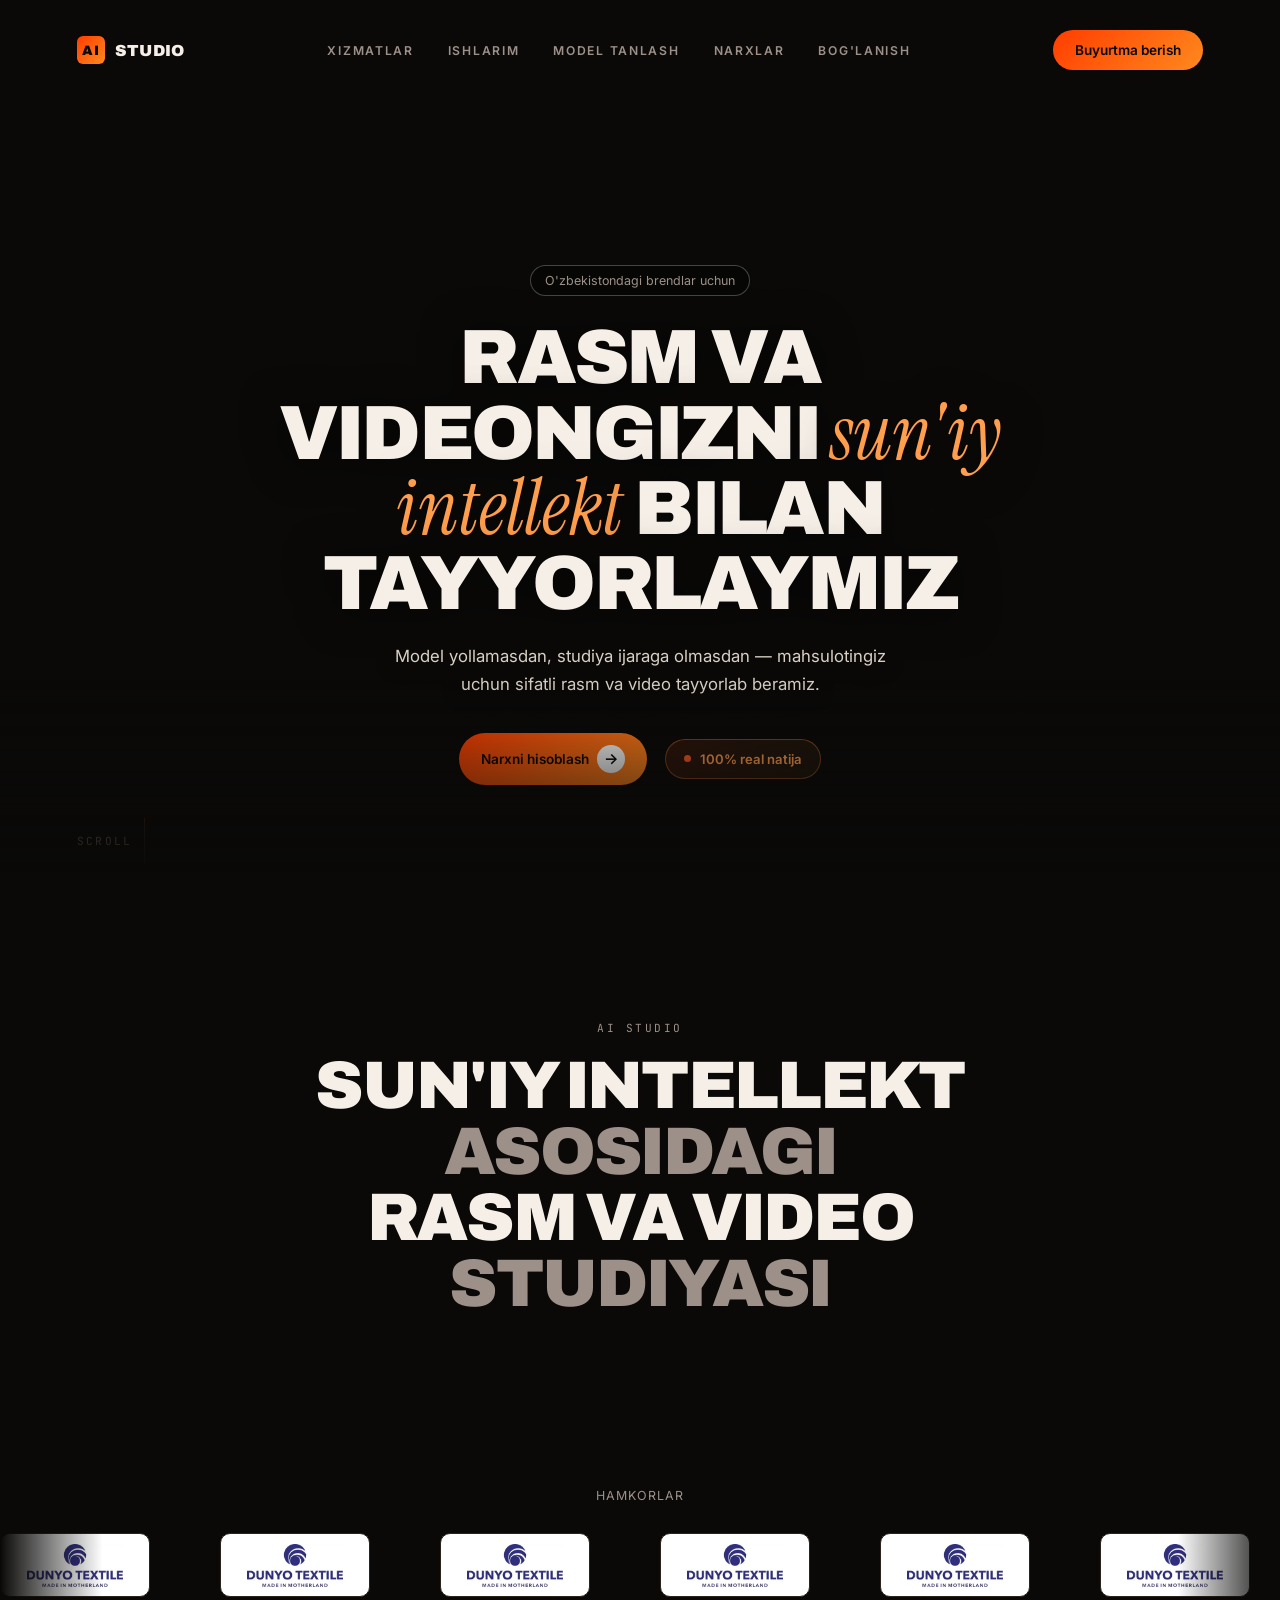
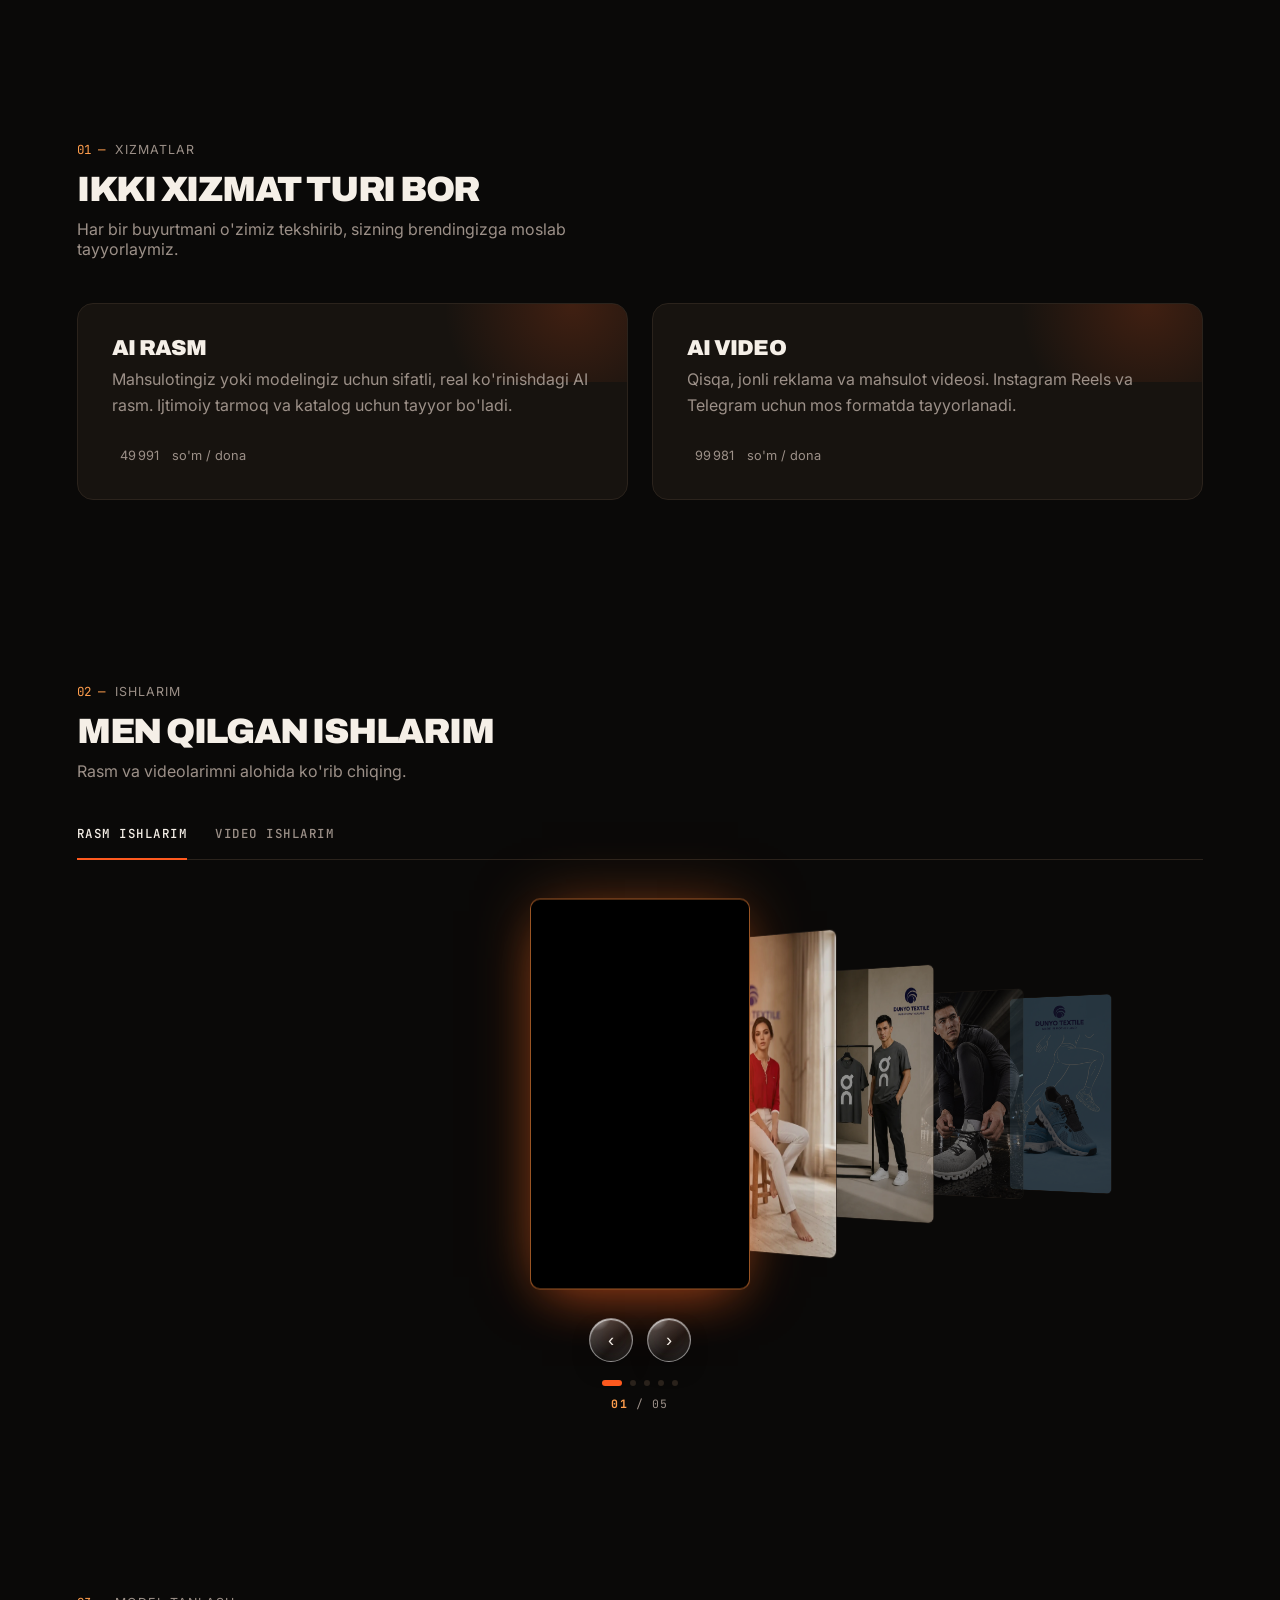
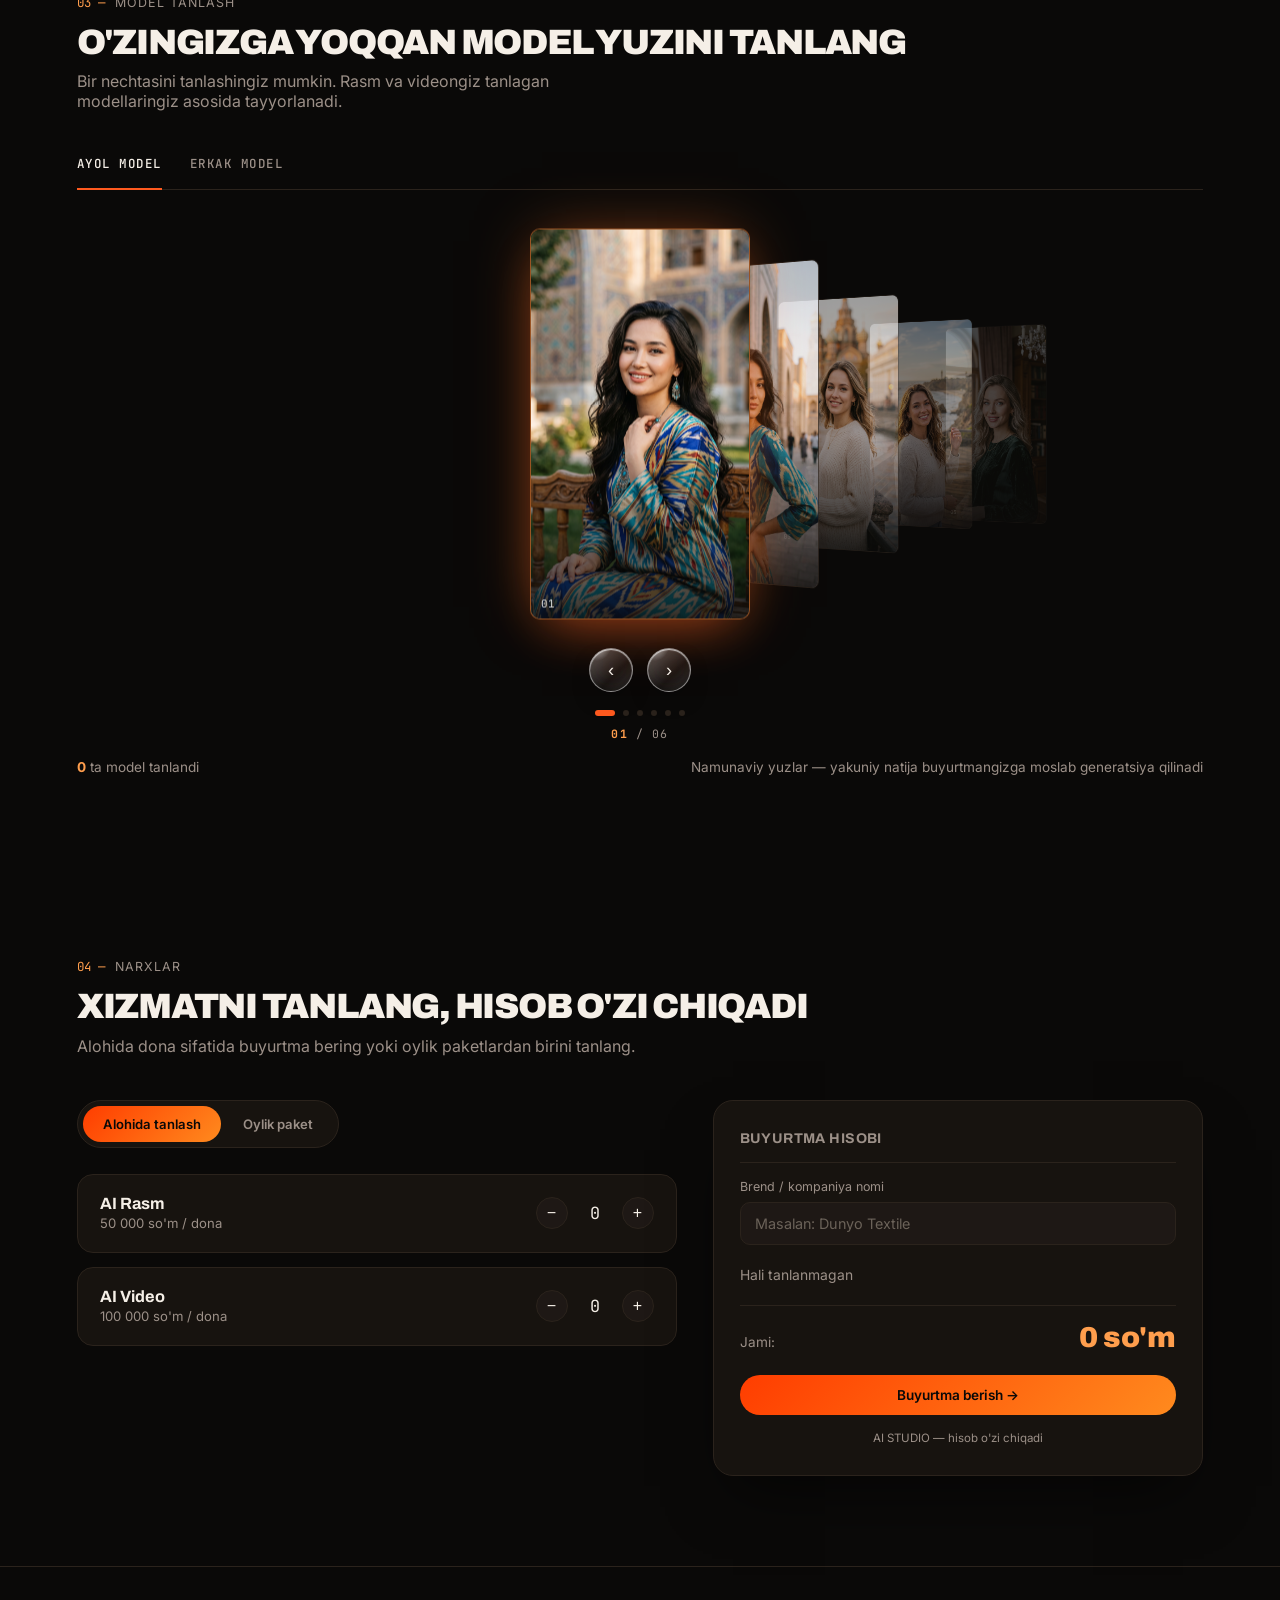
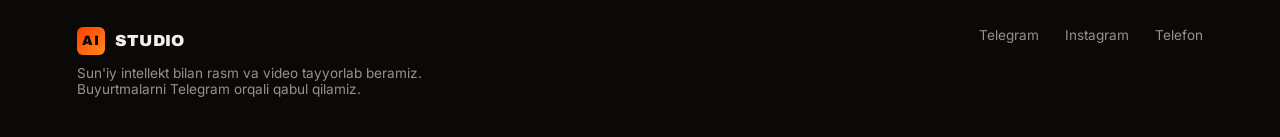
==== commit c13c0e34: "1" ====
--- a/index.html
+++ b/index.html
@@ -40,7 +40,10 @@
 </header>
 
 <section class="hero" style="padding-bottom:0;">
-  <div class="hero-copy">
+  <div class="hero-visual reveal-right">
+    <video src="assets/videos/hero.mp4" muted loop playsinline preload="metadata"></video>
+  </div>
+  <div class="hero-copy reveal-center">
     <div class="eyebrow">O'zbekistondagi brendlar uchun</div>
     <h1>Rasm va videongizni <em>sun'iy intellekt</em> bilan tayyorlaymiz</h1>
     <p>Model yollamasdan, studiya ijaraga olmasdan — mahsulotingiz uchun sifatli rasm va video tayyorlab beramiz.</p>
@@ -49,9 +52,6 @@
       <div class="real-badge"><span class="dot-live"></span> 100% real natija</div>
     </div>
   </div>
-  <div class="hero-visual reveal-right">
-  <video src="assets/videos/hero.mp4" muted loop playsinline preload="metadata"></video>
-</div>
   <div class="scroll-cue">
     <span>Scroll</span>
     <div class="scroll-line"><div class="scroll-dot"></div></div>
@@ -59,7 +59,7 @@
 </section>
 
 <section class="manifesto">
-  <div class="manifesto-inner reveal">
+  <div class="manifesto-inner reveal-center">
     <p class="eyebrow-label">AI STUDIO</p>
     <h2>Sun'iy intellekt<br><span class="dim">asosidagi</span><br>rasm va video<br><span class="dim">studiyasi</span></h2>
   </div>
@@ -73,7 +73,7 @@
 </div>
 
 <section id="xizmat">
-  <div class="section-head reveal">
+  <div class="section-head reveal-center">
     <div class="tag">Xizmatlar</div>
     <h2>Ikki xizmat turi bor</h2>
     <p>Har bir buyurtmani o'zimiz tekshirib, sizning brendingizga moslab tayyorlaymiz.</p>
@@ -93,7 +93,7 @@
 </section>
 
 <section id="ishlarim">
-  <div class="section-head reveal">
+  <div class="section-head reveal-center">
     <div class="tag">Ishlarim</div>
     <h2>Men qilgan ishlarim</h2>
     <p>Rasm va videolarimni alohida ko'rib chiqing.</p>
@@ -117,7 +117,7 @@
 </section>
 
 <section id="model">
-  <div class="section-head reveal">
+  <div class="section-head reveal-center">
     <div class="tag">Model tanlash</div>
     <h2>O'zingizga yoqqan model yuzini tanlang</h2>
     <p>Bir nechtasini tanlashingiz mumkin. Rasm va videongiz tanlagan modellaringiz asosida tayyorlanadi.</p>
@@ -137,7 +137,7 @@
 </section>
 
 <section id="narx">
-  <div class="section-head reveal">
+  <div class="section-head reveal-center">
     <div class="tag">Narxlar</div>
     <h2>Xizmatni tanlang, hisob o'zi chiqadi</h2>
     <p>Alohida dona sifatida buyurtma bering yoki oylik paketlardan birini tanlang.</p>
--- a/style.css
+++ b/style.css
@@ -32,10 +32,18 @@
 
   /* ---- animatsion fon (aurora) — statik qora o'rniga sekin harakatlanuvchi nur ---- */
   .bg-aura{position:fixed;inset:0;z-index:-1;overflow:hidden;background:#000;}
-  .bg-aura span{position:absolute;border-radius:50%;filter:blur(90px);opacity:.35;}
+  .bg-aura span{position:absolute;border-radius:50%;filter:blur(90px);opacity:.35;will-change:transform;}
   .bg-aura .a1{width:52vw;height:52vw;background:radial-gradient(circle, rgba(255,90,31,.55), transparent 70%);top:-15%;left:-10%;animation:auraMove1 22s ease-in-out infinite;}
   .bg-aura .a2{width:44vw;height:44vw;background:radial-gradient(circle, rgba(255,154,60,.4), transparent 70%);bottom:-15%;right:-8%;animation:auraMove2 26s ease-in-out infinite;}
   .bg-aura .a3{width:38vw;height:38vw;background:radial-gradient(circle, rgba(120,70,255,.22), transparent 70%);top:35%;left:55%;animation:auraMove3 30s ease-in-out infinite;}
+  @media (max-width:760px){
+    .bg-aura span{filter:blur(50px);}
+    .bg-aura .a1,.bg-aura .a2,.bg-aura .a3{width:80vw;height:80vw;}
+    .bg-aura .a3{display:none;}
+  }
+  @media (prefers-reduced-motion:reduce){
+    .bg-aura span{animation:none;}
+  }
   @keyframes auraMove1{0%,100%{transform:translate(0,0) scale(1);}50%{transform:translate(6vw,8vh) scale(1.15);}}
   @keyframes auraMove2{0%,100%{transform:translate(0,0) scale(1);}50%{transform:translate(-7vw,-6vh) scale(1.1);}}
   @keyframes auraMove3{0%,100%{transform:translate(0,0) scale(1);}50%{transform:translate(-5vw,10vh) scale(.9);}}
@@ -125,12 +133,12 @@
   }
 
   /* hero */
-  .hero{display:grid;grid-template-columns:1fr 1fr;gap:32px;padding:150px 6vw 40px;min-height:100vh;align-items:center;}
-  @media (max-width:900px){.hero{grid-template-columns:1fr;}}
-  .eyebrow{display:inline-flex;align-items:center;gap:8px;font-size:.78rem;color:var(--muted);border:1px solid var(--line);padding:7px 14px;border-radius:100px;margin-bottom:24px;}
-  .hero h1{font-size:clamp(2.6rem,5.6vw,4.4rem);line-height:.98;max-width:13ch;}
-  .hero-copy p{margin-top:20px;max-width:42ch;color:var(--muted);font-size:1rem;line-height:1.65;}
-  .cta-row{margin-top:32px;display:flex;align-items:center;gap:18px;flex-wrap:wrap;}
+  .hero{display:flex;align-items:center;justify-content:center;padding:150px 6vw 40px;min-height:100vh;text-align:center;}
+  .hero-copy{display:flex;flex-direction:column;align-items:center;max-width:800px;margin:0 auto;}
+  .eyebrow{display:inline-flex;align-items:center;gap:8px;font-size:.78rem;color:var(--muted);border:1px solid rgba(255,255,255,.25);padding:7px 14px;border-radius:100px;margin-bottom:24px;background:rgba(0,0,0,.3);backdrop-filter:blur(6px);}
+  .hero h1{font-size:clamp(2.6rem,6vw,4.8rem);line-height:.98;max-width:15ch;text-shadow:0 4px 40px rgba(0,0,0,.6);}
+  .hero-copy p{margin-top:22px;max-width:46ch;color:#D8D0C4;font-size:1.05rem;line-height:1.65;text-shadow:0 2px 20px rgba(0,0,0,.7);}
+  .cta-row{margin-top:34px;display:flex;align-items:center;justify-content:center;gap:18px;flex-wrap:wrap;}
   .real-badge{
     display:inline-flex;align-items:center;gap:9px;
     padding:11px 18px;border-radius:100px;
@@ -167,18 +175,21 @@
   .stat-card{background:var(--surface);border:1px solid var(--line);border-radius:14px;padding:18px 20px;flex:1;}
   .stat-card .n{font-family:'Archivo',sans-serif;font-weight:900;font-size:1.6rem;color:var(--accent2);}
   .stat-card .l{font-size:.75rem;color:var(--muted);margin-top:4px;}
-  /* video o'zi 2:3 (portret) — konteyner shu nisbatga moslashtirilgan, hech qismi kesilmaydi */
-  .hero-visual{position:relative;border-radius:20px;overflow:hidden;aspect-ratio:2/3;width:100%;max-width:460px;height:auto;margin-left:auto;justify-self:end;}
-  @media (max-width:900px){.hero-visual{margin:0 auto;}}
+  /* hero video — butun bo'lim foni, matn ustida markazda turadi */
+  .hero-visual{position:absolute;inset:0;z-index:0;overflow:hidden;}
+  .hero-visual img,.hero-visual video{width:100%;height:100%;object-fit:cover;position:absolute;inset:0;filter:saturate(1.15) contrast(1.05);}
+  .hero-visual::before{
+    content:"";position:absolute;inset:0;z-index:1;
+    background:radial-gradient(ellipse 70% 60% at 50% 40%, rgba(10,9,8,.35), rgba(10,9,8,.75) 80%),
+               linear-gradient(180deg, rgba(10,9,8,.55) 0%, rgba(10,9,8,.25) 35%, rgba(10,9,8,.65) 100%);
+  }
   @media (max-width:600px){
-    .hero{padding:32px 5vw 40px;gap:28px;}
-    .hero-visual{max-width:340px;aspect-ratio:2/3;}
+    .hero{padding:32px 5vw 40px;}
     .stat-row{flex-direction:column;}
     .cta-row{gap:14px;}
     section{padding:56px 5vw;}
     .partners{padding:34px 0;}
   }
-  .hero-visual img,.hero-visual video{width:100%;height:100%;object-fit:cover;position:absolute;inset:0;filter:saturate(1.15) contrast(1.05);}
 
   .reveal{opacity:0;transform:translateY(50px) scale(.92);transition:opacity .8s cubic-bezier(.16,1,.3,1),transform .8s cubic-bezier(.16,1,.3,1);}
   .reveal.in{opacity:1;transform:translateY(0) scale(1);}
@@ -186,6 +197,11 @@
   .reveal-left.in{opacity:1;transform:translateX(0) scale(1);}
   .reveal-right{opacity:0;transform:translateX(60px) scale(.94);transition:opacity .8s cubic-bezier(.16,1,.3,1),transform .8s cubic-bezier(.16,1,.3,1);}
   .reveal-right.in{opacity:1;transform:translateX(0) scale(1);}
+  .reveal-center{
+    opacity:0;filter:blur(14px);transform:scale(.82) translateY(24px);
+    transition:opacity 1.1s cubic-bezier(.16,1,.3,1),filter 1.1s cubic-bezier(.16,1,.3,1),transform 1.1s cubic-bezier(.16,1,.3,1);
+  }
+  .reveal-center.in{opacity:1;filter:blur(0);transform:scale(1) translateY(0);}
 
   section{padding:90px 6vw;position:relative;}
   body{counter-reset:section;}
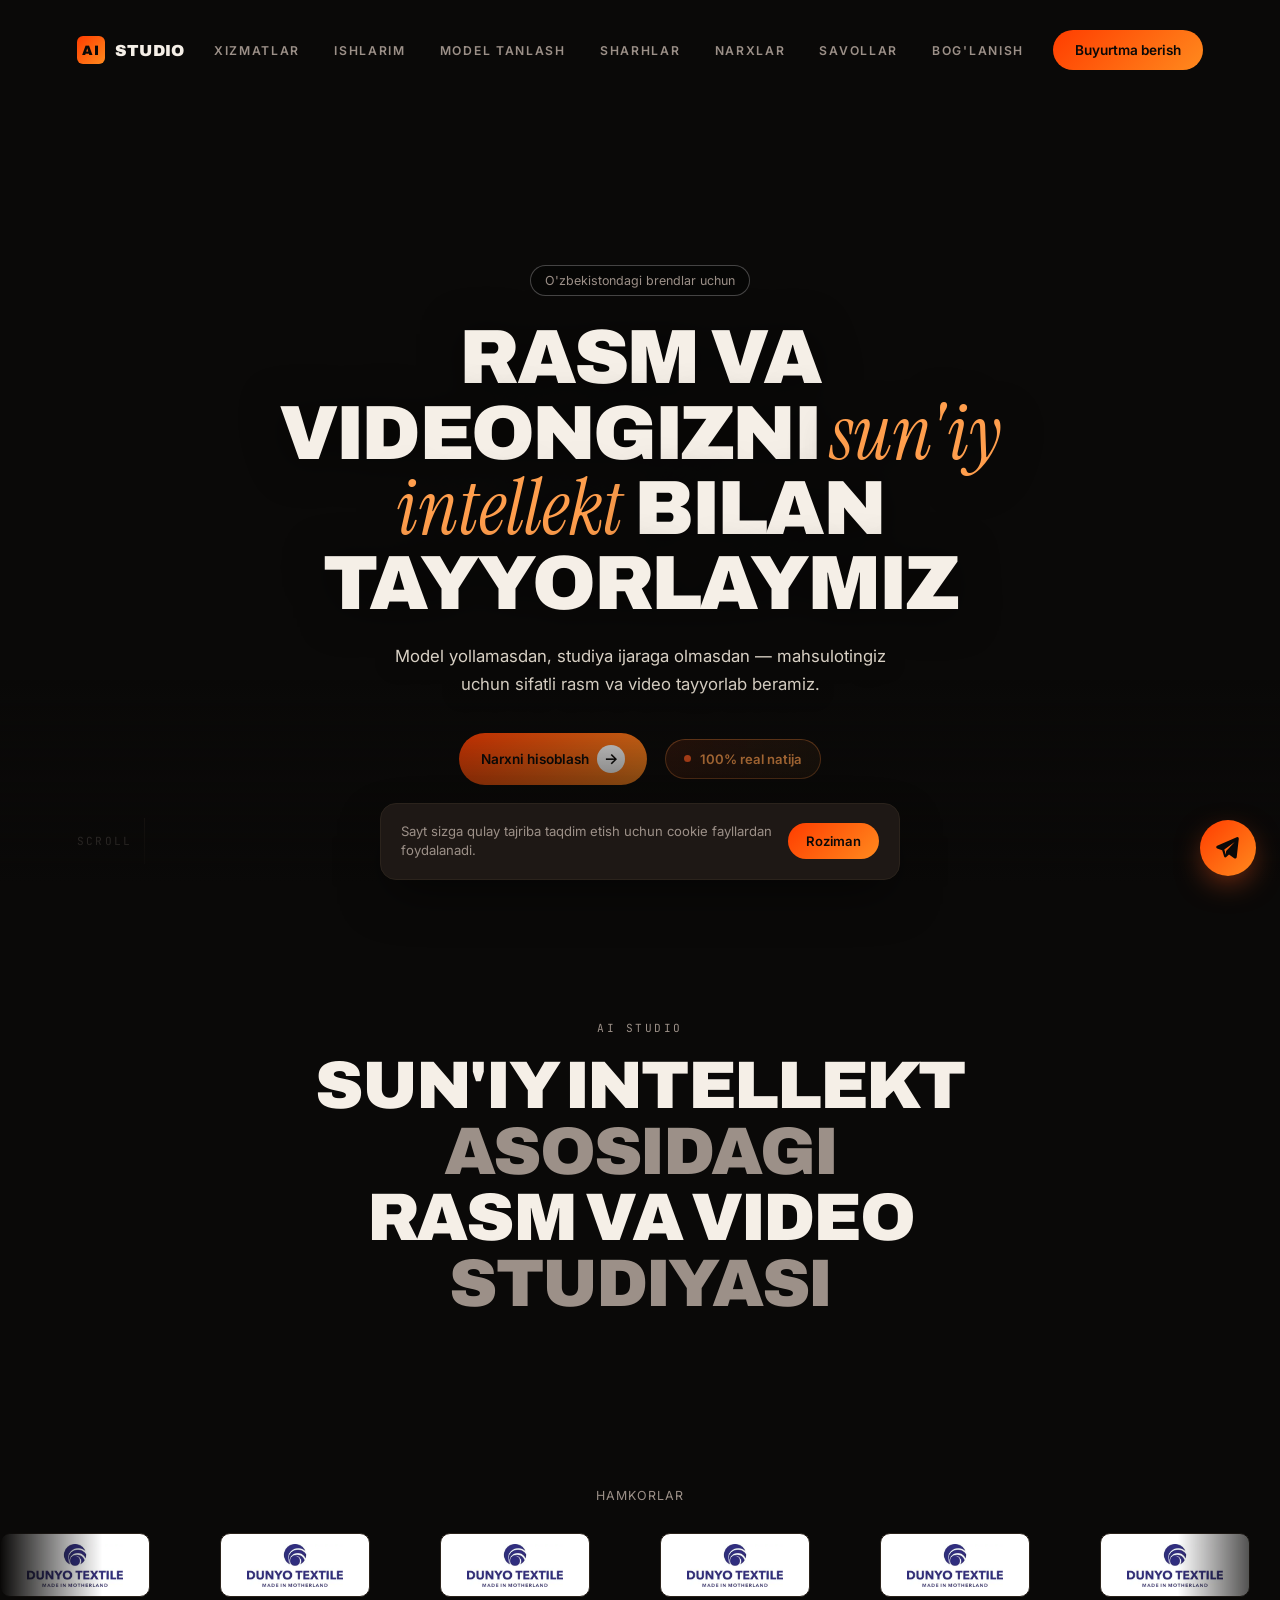
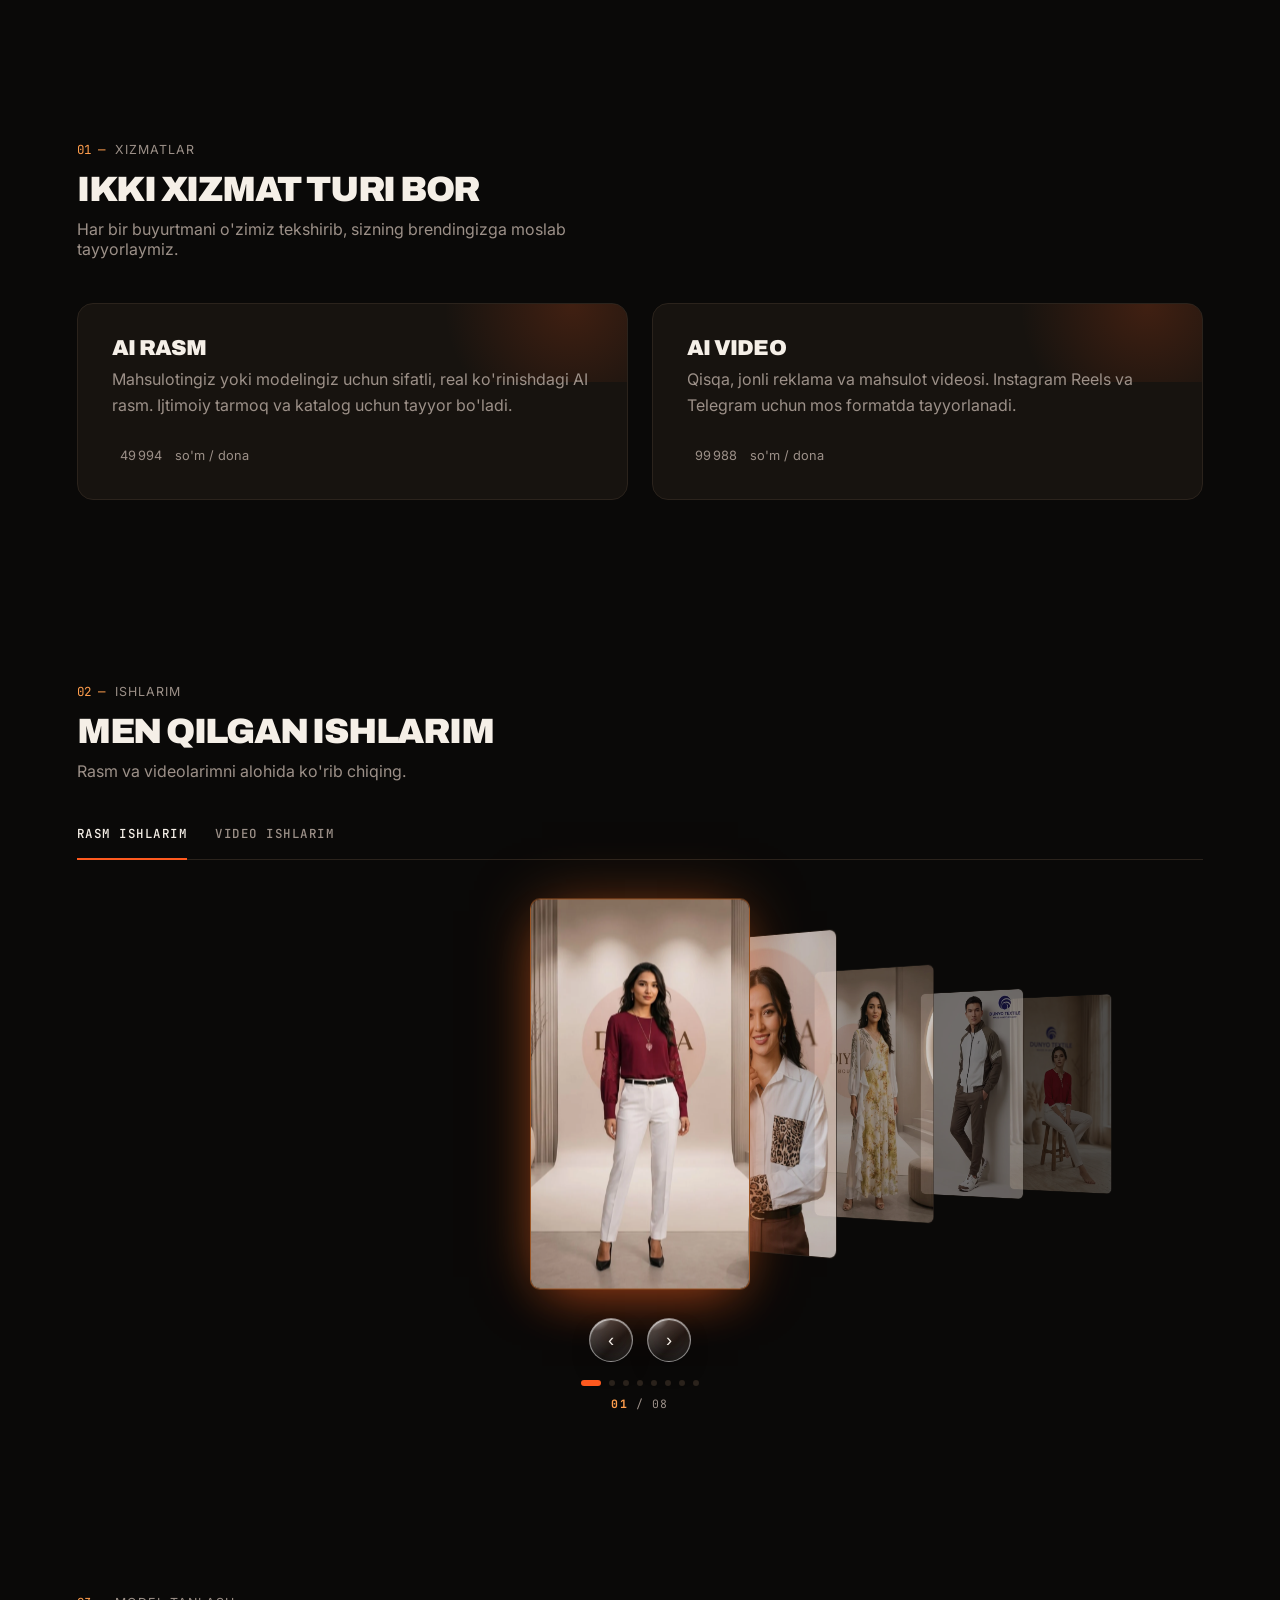
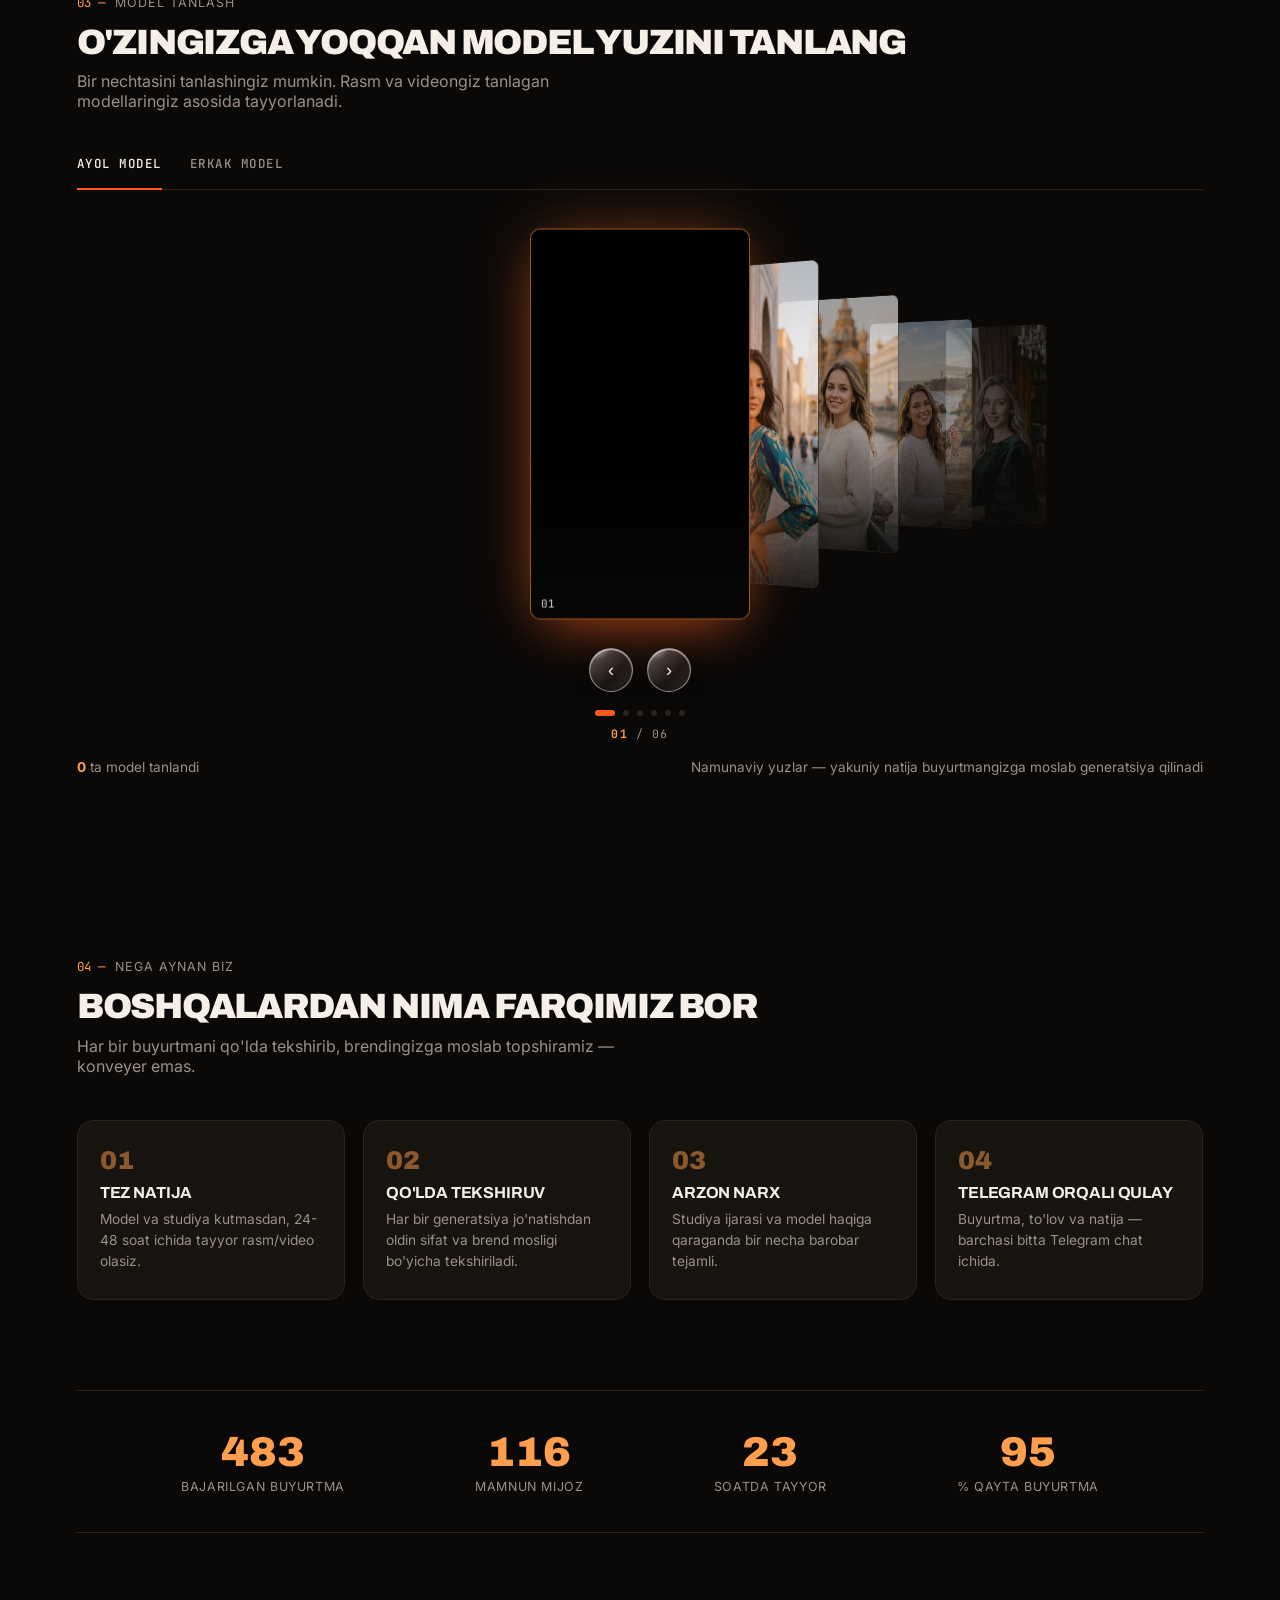
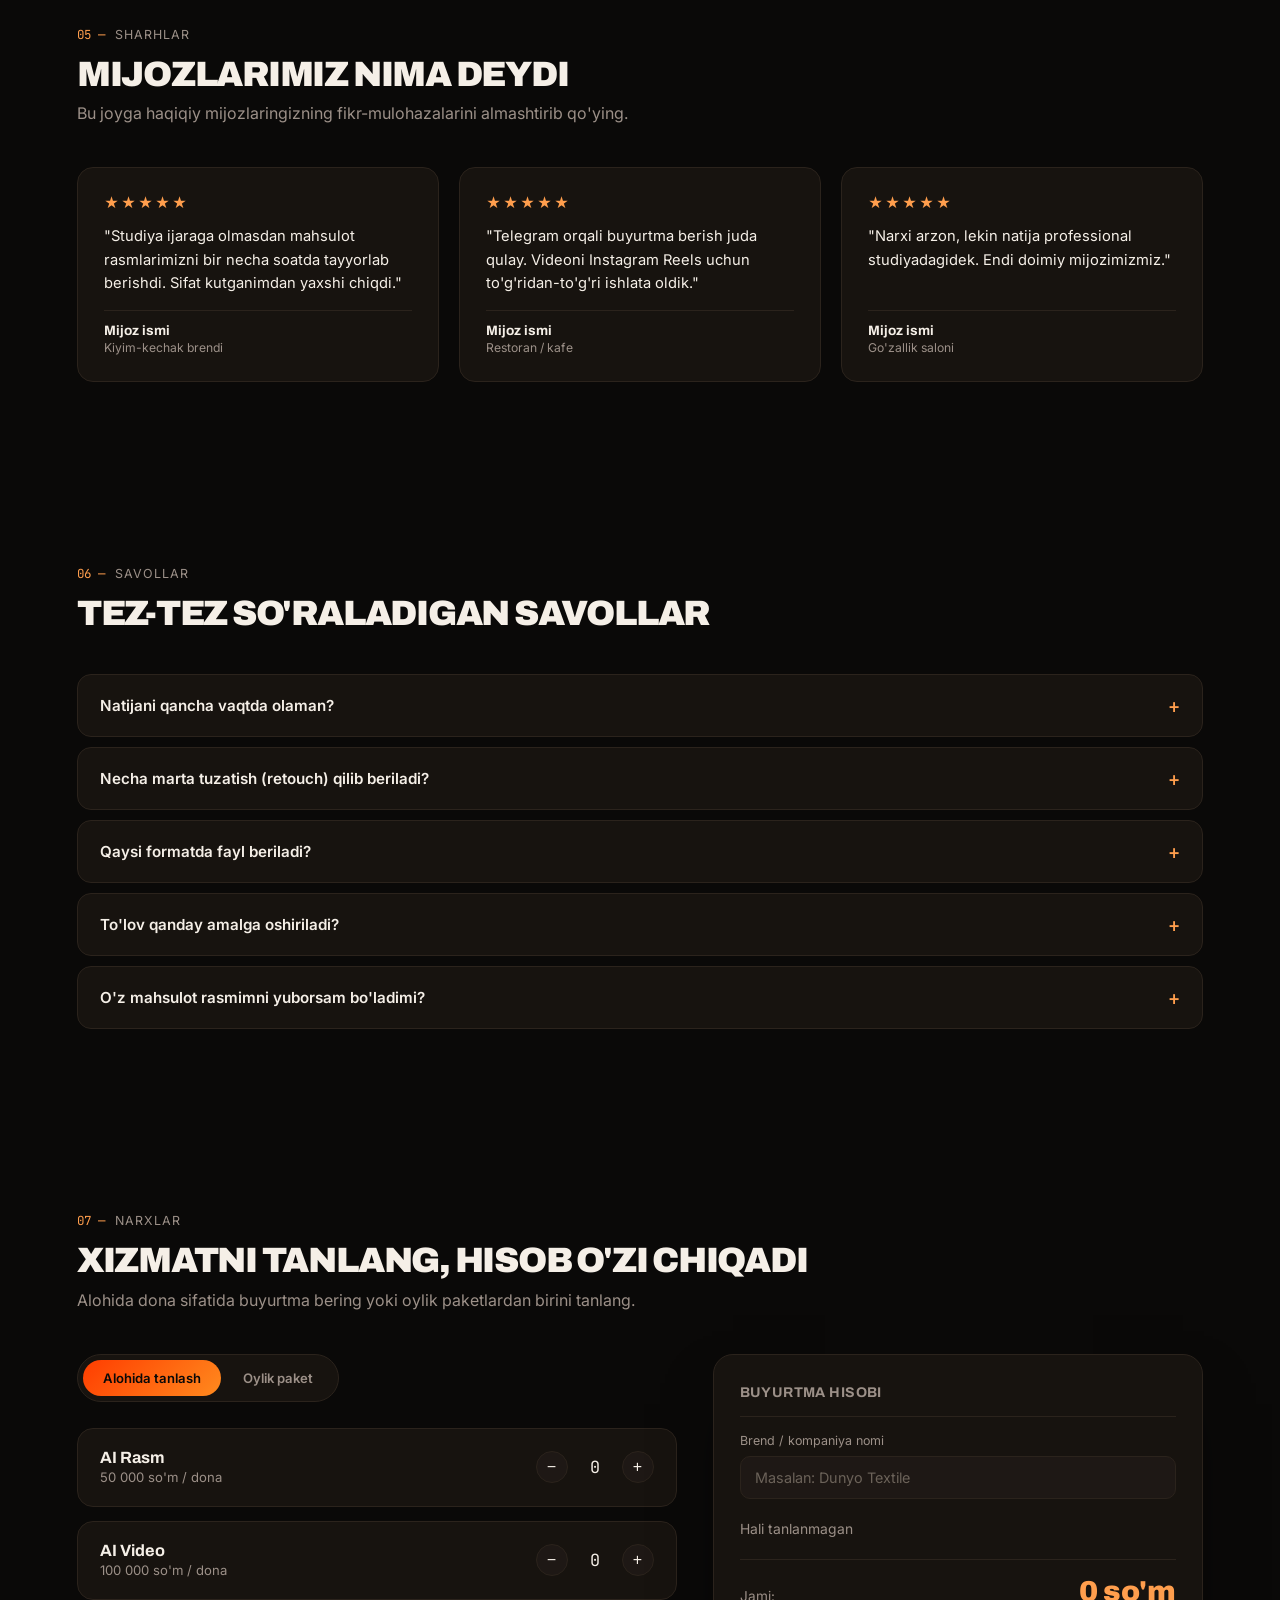
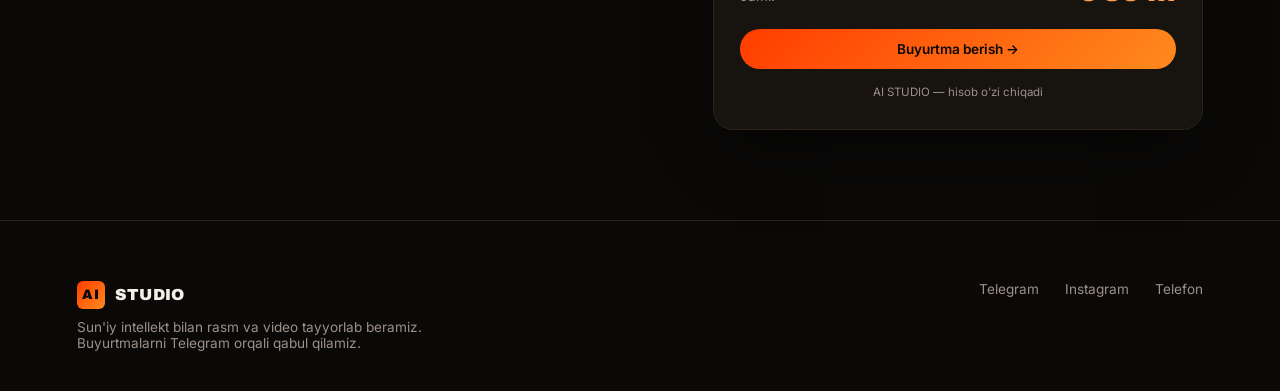
==== commit 3301c2fb: "1" ====
--- a/index.html
+++ b/index.html
@@ -32,7 +32,9 @@
     <a href="#xizmat">Xizmatlar</a>
     <a href="#ishlarim">Ishlarim</a>
     <a href="#model">Model tanlash</a>
+    <a href="#sharhlar">Sharhlar</a>
     <a href="#narx">Narxlar</a>
+    <a href="#savollar">Savollar</a>
     <a href="#bog">Bog'lanish</a>
   </nav>
   <a href="#narx" class="btn btn-primary header-cta">Buyurtma berish</a>
@@ -136,6 +138,97 @@
   </div>
 </section>
 
+<section id="nega-biz">
+  <div class="section-head reveal-center">
+    <div class="tag">Nega aynan biz</div>
+    <h2>Boshqalardan nima farqimiz bor</h2>
+    <p>Har bir buyurtmani qo'lda tekshirib, brendingizga moslab topshiramiz — konveyer emas.</p>
+  </div>
+  <div class="why-grid">
+    <div class="why-card reveal">
+      <div class="why-num">01</div>
+      <h4>Tez natija</h4>
+      <p>Model va studiya kutmasdan, 24-48 soat ichida tayyor rasm/video olasiz.</p>
+    </div>
+    <div class="why-card reveal">
+      <div class="why-num">02</div>
+      <h4>Qo'lda tekshiruv</h4>
+      <p>Har bir generatsiya jo'natishdan oldin sifat va brend mosligi bo'yicha tekshiriladi.</p>
+    </div>
+    <div class="why-card reveal">
+      <div class="why-num">03</div>
+      <h4>Arzon narx</h4>
+      <p>Studiya ijarasi va model haqiga qaraganda bir necha barobar tejamli.</p>
+    </div>
+    <div class="why-card reveal">
+      <div class="why-num">04</div>
+      <h4>Telegram orqali qulay</h4>
+      <p>Buyurtma, to'lov va natija — barchasi bitta Telegram chat ichida.</p>
+    </div>
+  </div>
+</section>
+
+<div class="stats-strip reveal">
+  <div class="stat"><span class="count-num" data-target="500">0</span><span class="stat-lbl">bajarilgan buyurtma</span></div>
+  <div class="stat"><span class="count-num" data-target="120">0</span><span class="stat-lbl">mamnun mijoz</span></div>
+  <div class="stat"><span class="count-num" data-target="24">0</span><span class="stat-lbl">soatda tayyor</span></div>
+  <div class="stat"><span class="count-num" data-target="98">0</span><span class="stat-lbl">% qayta buyurtma</span></div>
+</div>
+
+<section id="sharhlar">
+  <div class="section-head reveal-center">
+    <div class="tag">Sharhlar</div>
+    <h2>Mijozlarimiz nima deydi</h2>
+    <p>Bu joyga haqiqiy mijozlaringizning fikr-mulohazalarini almashtirib qo'ying.</p>
+  </div>
+  <div class="testi-grid">
+    <div class="testi-card reveal">
+      <div class="stars">★★★★★</div>
+      <p>"Studiya ijaraga olmasdan mahsulot rasmlarimizni bir necha soatda tayyorlab berishdi. Sifat kutganimdan yaxshi chiqdi."</p>
+      <div class="testi-who"><b>Mijoz ismi</b><span>Kiyim-kechak brendi</span></div>
+    </div>
+    <div class="testi-card reveal">
+      <div class="stars">★★★★★</div>
+      <p>"Telegram orqali buyurtma berish juda qulay. Videoni Instagram Reels uchun to'g'ridan-to'g'ri ishlata oldik."</p>
+      <div class="testi-who"><b>Mijoz ismi</b><span>Restoran / kafe</span></div>
+    </div>
+    <div class="testi-card reveal">
+      <div class="stars">★★★★★</div>
+      <p>"Narxi arzon, lekin natija professional studiyadagidek. Endi doimiy mijozimizmiz."</p>
+      <div class="testi-who"><b>Mijoz ismi</b><span>Go'zallik saloni</span></div>
+    </div>
+  </div>
+</section>
+
+<section id="savollar">
+  <div class="section-head reveal-center">
+    <div class="tag">Savollar</div>
+    <h2>Tez-tez so'raladigan savollar</h2>
+  </div>
+  <div class="faq-list reveal">
+    <div class="faq-item">
+      <button class="faq-q">Natijani qanchа vaqtda olaman? <span class="faq-plus">+</span></button>
+      <div class="faq-a"><p>Odatda 24-48 soat ichida tayyor rasm yoki videongizni Telegram orqali yuboramiz. Katta paketlar uchun muddat biroz uzayishi mumkin.</p></div>
+    </div>
+    <div class="faq-item">
+      <button class="faq-q">Necha marta tuzatish (retouch) qilib beriladi? <span class="faq-plus">+</span></button>
+      <div class="faq-a"><p>Har bir buyurtmaga 1-2 bepul tuzatish kiritilgan. Qo'shimcha o'zgartirishlar alohida kelishiladi.</p></div>
+    </div>
+    <div class="faq-item">
+      <button class="faq-q">Qaysi formatda fayl beriladi? <span class="faq-plus">+</span></button>
+      <div class="faq-a"><p>Rasm — yuqori sifatli JPG/PNG, video — Instagram/Telegram uchun mos MP4 (9:16 yoki so'ralgan format).</p></div>
+    </div>
+    <div class="faq-item">
+      <button class="faq-q">To'lov qanday amalga oshiriladi? <span class="faq-plus">+</span></button>
+      <div class="faq-a"><p>Buyurtma tasdiqlangandan so'ng Telegram orqali to'lov rekvizitlari yuboriladi. Katta paketlarda oldindan bo'nak olinadi.</p></div>
+    </div>
+    <div class="faq-item">
+      <button class="faq-q">O'z mahsulot rasmimni yuborsam bo'ladimi? <span class="faq-plus">+</span></button>
+      <div class="faq-a"><p>Ha, mahsulot/kiyim rasmingizni yuborsangiz, biz uni AI orqali professional reklama ko'rinishiga keltiramiz.</p></div>
+    </div>
+  </div>
+</section>
+
 <section id="narx">
   <div class="section-head reveal-center">
     <div class="tag">Narxlar</div>
@@ -227,6 +320,15 @@
   <div class="lightbox-inner" id="lightboxInner"></div>
 </div>
 
+<a href="https://t.me/" target="_blank" rel="noopener" class="sticky-tg" id="stickyTg" aria-label="Telegram orqali yozish">
+  <svg viewBox="0 0 24 24" width="26" height="26" fill="currentColor"><path d="M21.94 3.6c.28-1.15-.86-2.05-1.9-1.6L1.98 9.9c-1.13.47-1.1 2.1.05 2.53l4.6 1.72 1.78 5.68c.27.87 1.35 1.14 2 .5l2.53-2.44 4.77 3.6c.85.65 2.08.2 2.32-.85L21.94 3.6zM8.6 13.4l9.6-6.85-7.9 8.3-.35 3.3-1.35-4.75z"/></svg>
+</a>
+
+<div class="cookie-banner" id="cookieBanner">
+  <p>Sayt sizga qulay tajriba taqdim etish uchun cookie fayllardan foydalanadi.</p>
+  <button id="cookieAccept" class="btn btn-primary">Roziman</button>
+</div>
+
 <script src="script.js"></script>
 </body>
 </html>
--- a/style.css
+++ b/style.css
@@ -420,3 +420,85 @@
     .marquee-track{gap:36px;}
     .work-tabs{flex-wrap:wrap;}
   }
+
+/* ============================================================
+   NEGA BIZ (why-us)
+   ============================================================ */
+.why-grid{display:grid;grid-template-columns:repeat(4,1fr);gap:18px;}
+.why-card{background:var(--surface);border:1px solid var(--line);border-radius:16px;padding:26px 22px;position:relative;overflow:hidden;transition:.25s;}
+.why-card:hover{border-color:var(--accent);transform:translateY(-3px);}
+.why-num{font-family:'Archivo',sans-serif;font-weight:900;font-size:1.6rem;color:var(--accent2);opacity:.5;margin-bottom:10px;}
+.why-card h4{font-family:'Archivo',sans-serif;font-size:1rem;text-transform:uppercase;margin-bottom:8px;letter-spacing:-.01em;}
+.why-card p{color:var(--muted);font-size:.86rem;line-height:1.55;}
+@media (max-width:900px){.why-grid{grid-template-columns:repeat(2,1fr);}}
+@media (max-width:560px){.why-grid{grid-template-columns:1fr;}}
+
+/* ============================================================
+   STATISTIKA STRIP
+   ============================================================ */
+.stats-strip{
+  display:flex;justify-content:space-around;flex-wrap:wrap;gap:24px;
+  margin:0 6vw 0;padding:38px 4vw;border-top:1px solid var(--line);border-bottom:1px solid var(--line);
+}
+.stats-strip .stat{display:flex;flex-direction:column;align-items:center;text-align:center;gap:4px;}
+.stats-strip .count-num{font-family:'Archivo',sans-serif;font-weight:900;font-size:clamp(1.8rem,4vw,2.6rem);color:var(--accent2);}
+.stat-lbl{color:var(--muted);font-size:.78rem;text-transform:uppercase;letter-spacing:.05em;}
+
+/* ============================================================
+   SHARHLAR (testimonials)
+   ============================================================ */
+.testi-grid{display:grid;grid-template-columns:repeat(3,1fr);gap:20px;}
+.testi-card{background:var(--surface);border:1px solid var(--line);border-radius:16px;padding:26px;display:flex;flex-direction:column;gap:14px;}
+.testi-card .stars{color:var(--accent2);letter-spacing:2px;font-size:.9rem;}
+.testi-card p{color:var(--text);font-size:.92rem;line-height:1.6;flex:1;}
+.testi-who{display:flex;flex-direction:column;gap:2px;border-top:1px solid var(--line);padding-top:12px;}
+.testi-who b{font-family:'Archivo',sans-serif;font-size:.85rem;}
+.testi-who span{color:var(--muted);font-size:.76rem;}
+@media (max-width:900px){.testi-grid{grid-template-columns:1fr;}}
+
+/* ============================================================
+   FAQ ACCORDION
+   ============================================================ */
+.faq-list{display:flex;flex-direction:column;gap:10px;}
+.faq-item{background:var(--surface);border:1px solid var(--line);border-radius:14px;overflow:hidden;}
+.faq-q{
+  width:100%;text-align:left;background:transparent;border:0;color:var(--text);
+  padding:20px 22px;font-family:'Inter',sans-serif;font-size:.95rem;font-weight:600;
+  display:flex;justify-content:space-between;align-items:center;cursor:pointer;gap:14px;
+}
+.faq-plus{font-family:'Archivo',sans-serif;color:var(--accent2);font-size:1.2rem;transition:transform .3s;flex-shrink:0;}
+.faq-item.open .faq-plus{transform:rotate(45deg);}
+.faq-a{max-height:0;overflow:hidden;transition:max-height .35s ease;}
+.faq-a p{color:var(--muted);font-size:.86rem;line-height:1.6;padding:0 22px 20px;}
+.faq-item.open .faq-a{max-height:220px;}
+
+/* ============================================================
+   STICKY TELEGRAM BUTTON
+   ============================================================ */
+.sticky-tg{
+  position:fixed;bottom:24px;right:24px;z-index:60;
+  width:56px;height:56px;border-radius:50%;
+  background:linear-gradient(135deg,var(--frame1),var(--frame2));
+  color:#0A0908;display:flex;align-items:center;justify-content:center;
+  box-shadow:0 10px 30px -6px rgba(255,90,31,.55);
+  transition:transform .25s ease,box-shadow .25s ease;
+}
+.sticky-tg:hover{transform:scale(1.08) translateY(-2px);box-shadow:0 14px 36px -6px rgba(255,90,31,.7);}
+.sticky-tg.dim{opacity:.35;}
+@media (max-width:600px){.sticky-tg{width:50px;height:50px;bottom:16px;right:16px;}}
+
+/* ============================================================
+   COOKIE BANNER
+   ============================================================ */
+.cookie-banner{
+  position:fixed;left:20px;right:20px;bottom:20px;z-index:70;
+  max-width:520px;margin:0 auto;
+  background:var(--surface2);border:1px solid var(--line);border-radius:16px;
+  padding:18px 20px;display:flex;align-items:center;gap:16px;flex-wrap:wrap;
+  box-shadow:0 20px 50px -12px rgba(0,0,0,.6);
+  transform:translateY(140%);opacity:0;transition:transform .5s cubic-bezier(.2,.8,.2,1),opacity .5s;
+  pointer-events:none;
+}
+.cookie-banner.show{transform:translateY(0);opacity:1;pointer-events:auto;}
+.cookie-banner p{color:var(--muted);font-size:.82rem;flex:1;min-width:180px;line-height:1.5;}
+.cookie-banner .btn{padding:10px 18px;font-size:.82rem;white-space:nowrap;}
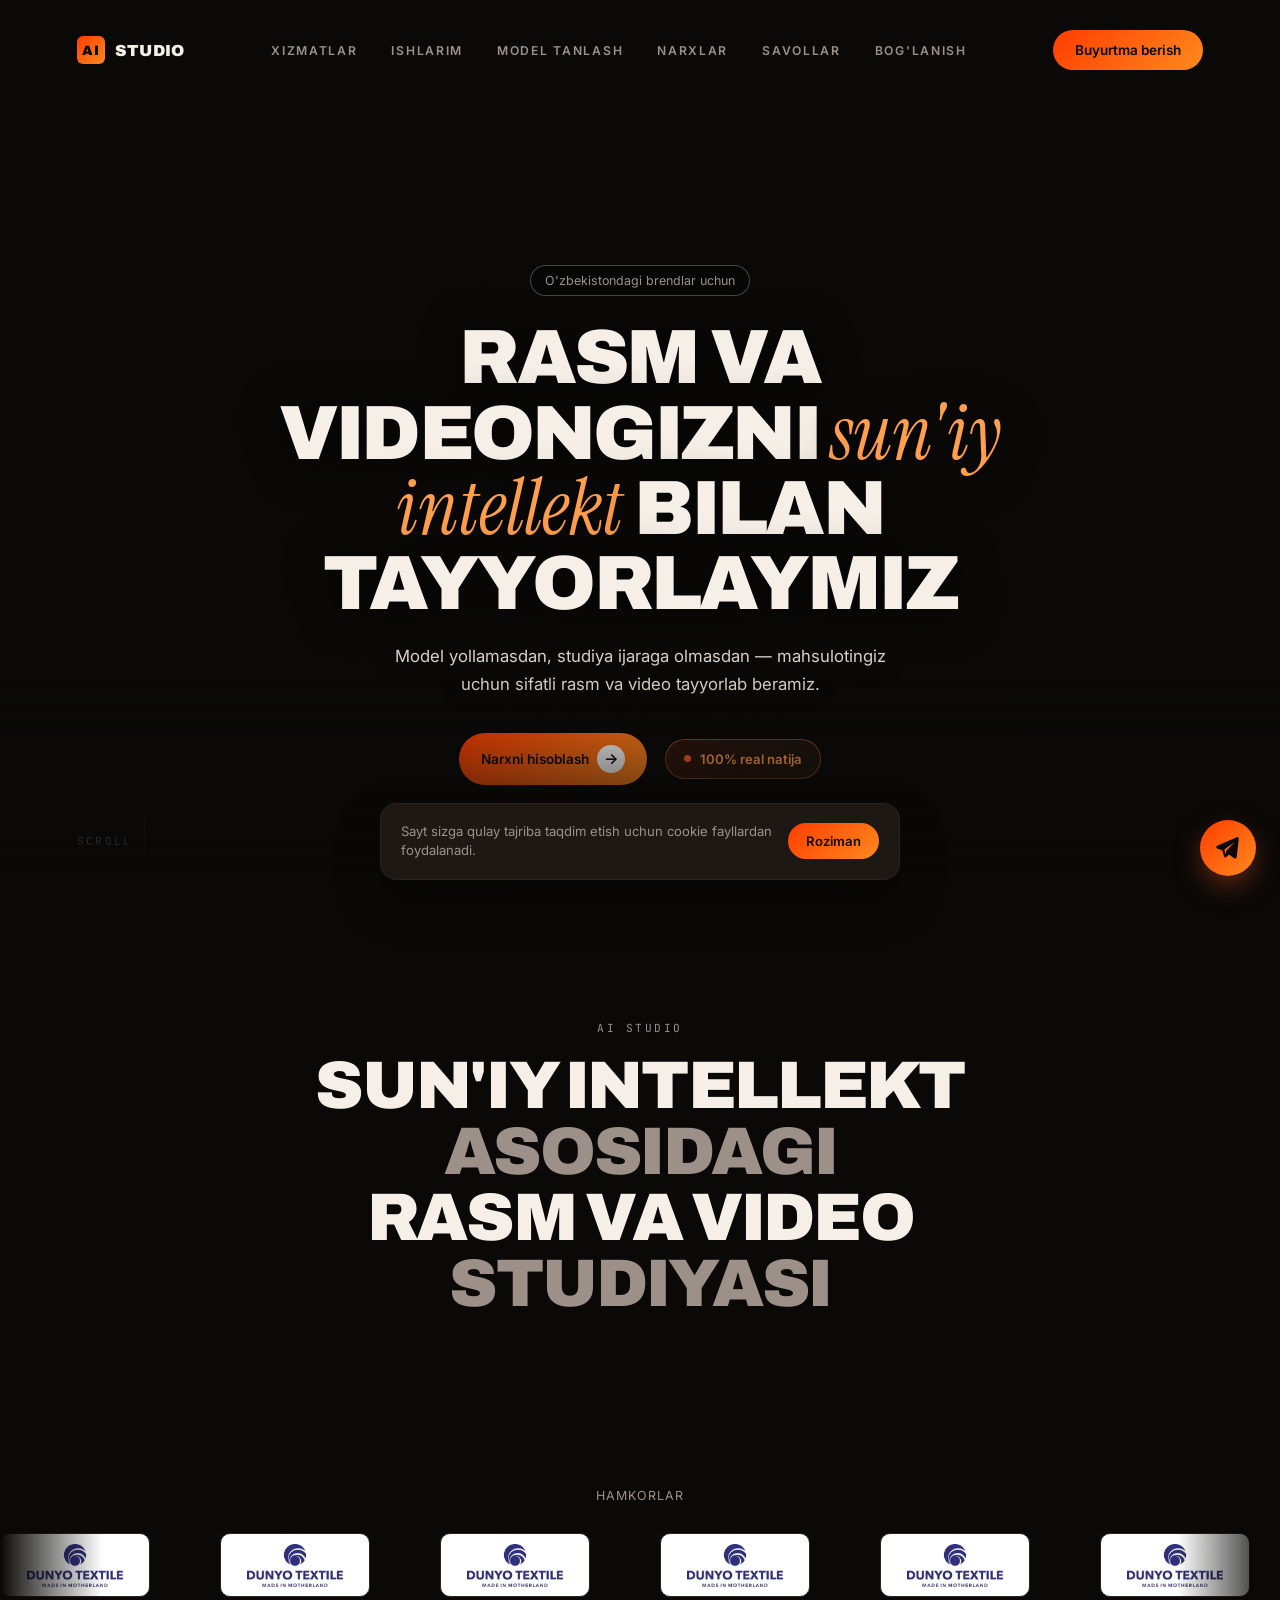
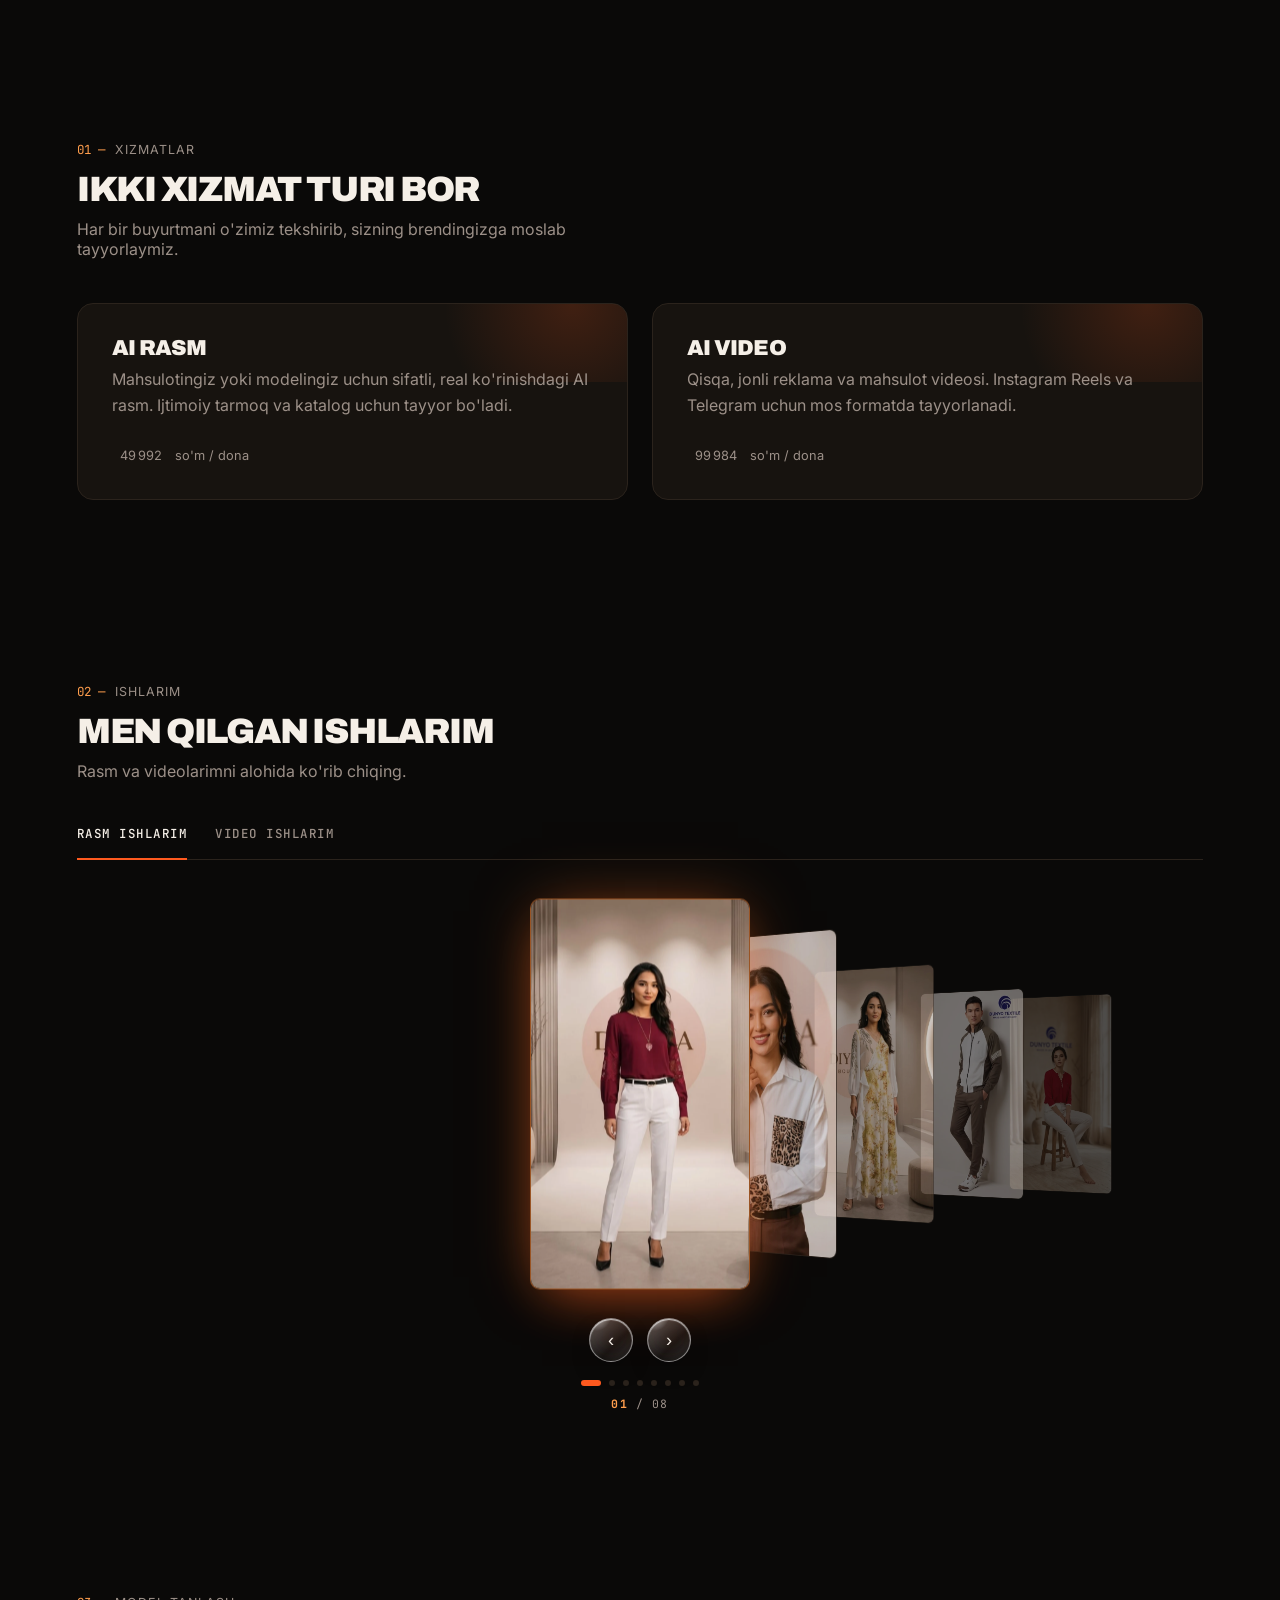
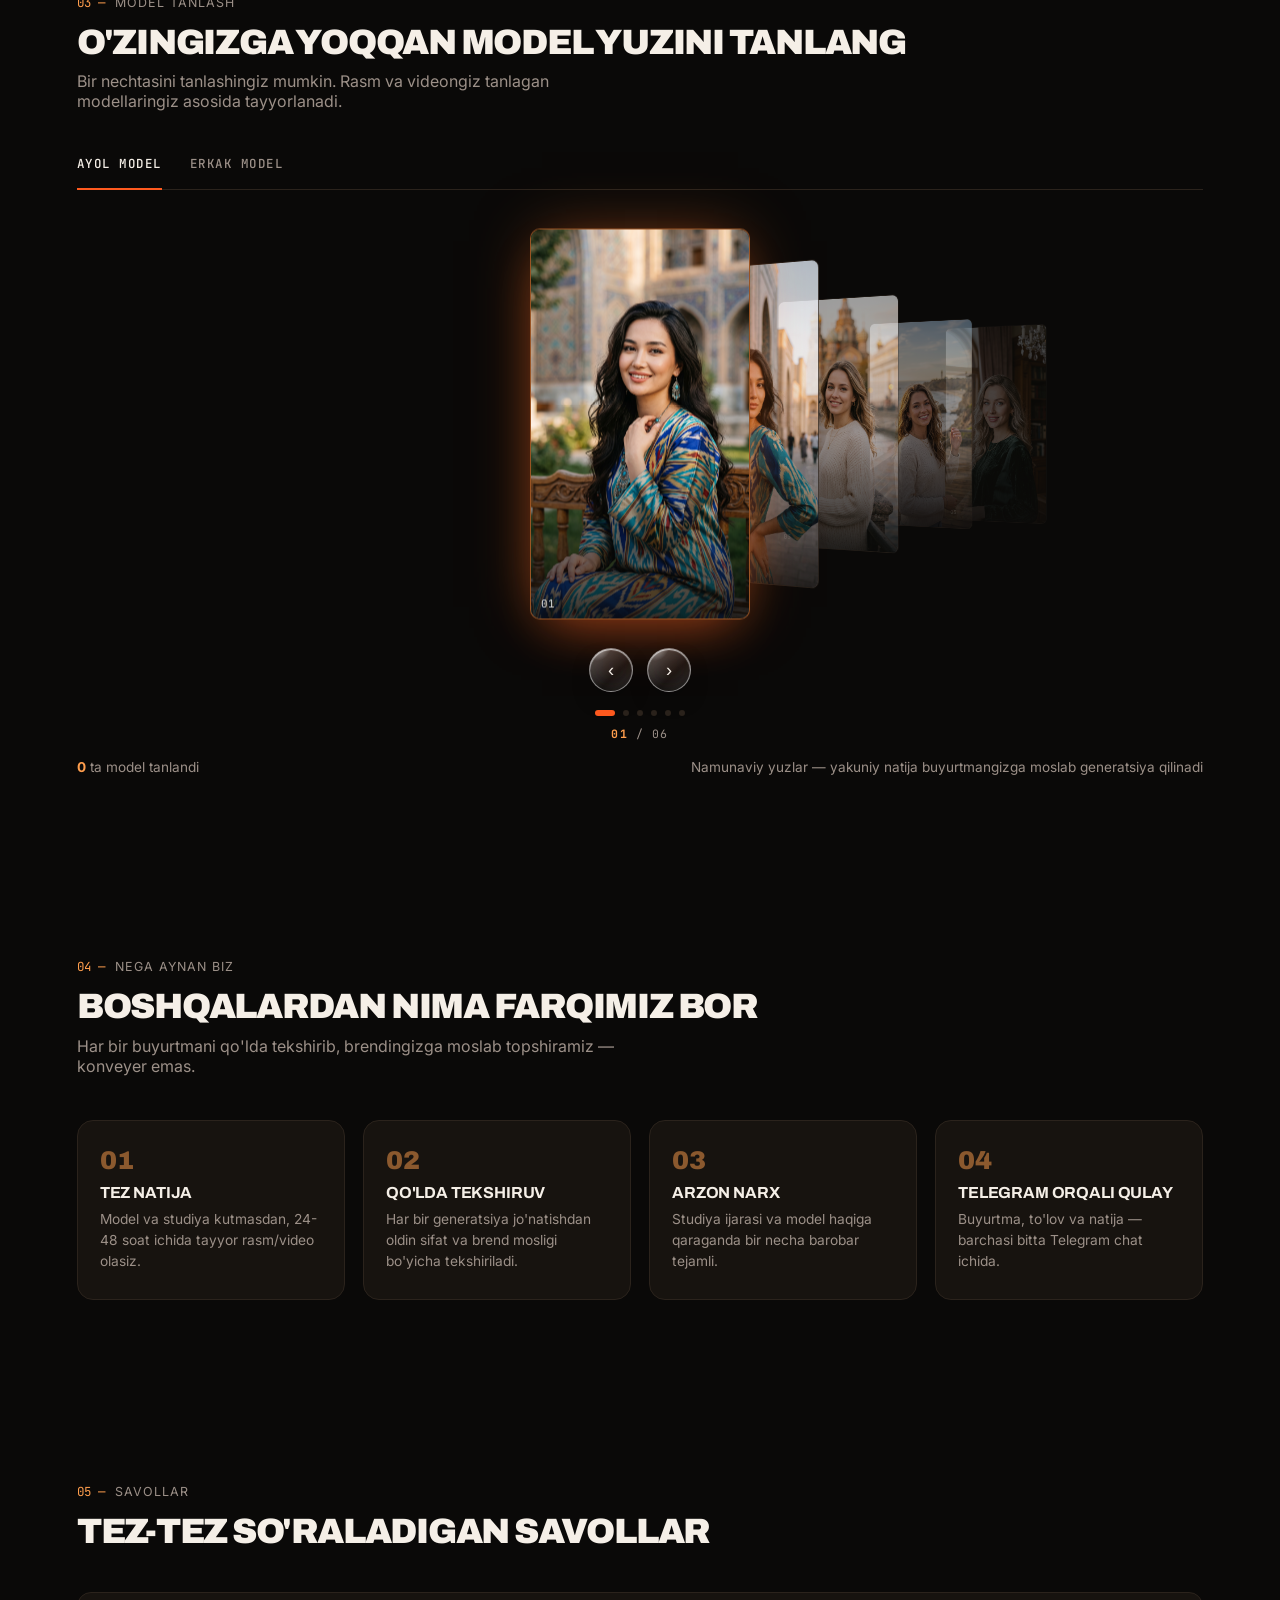
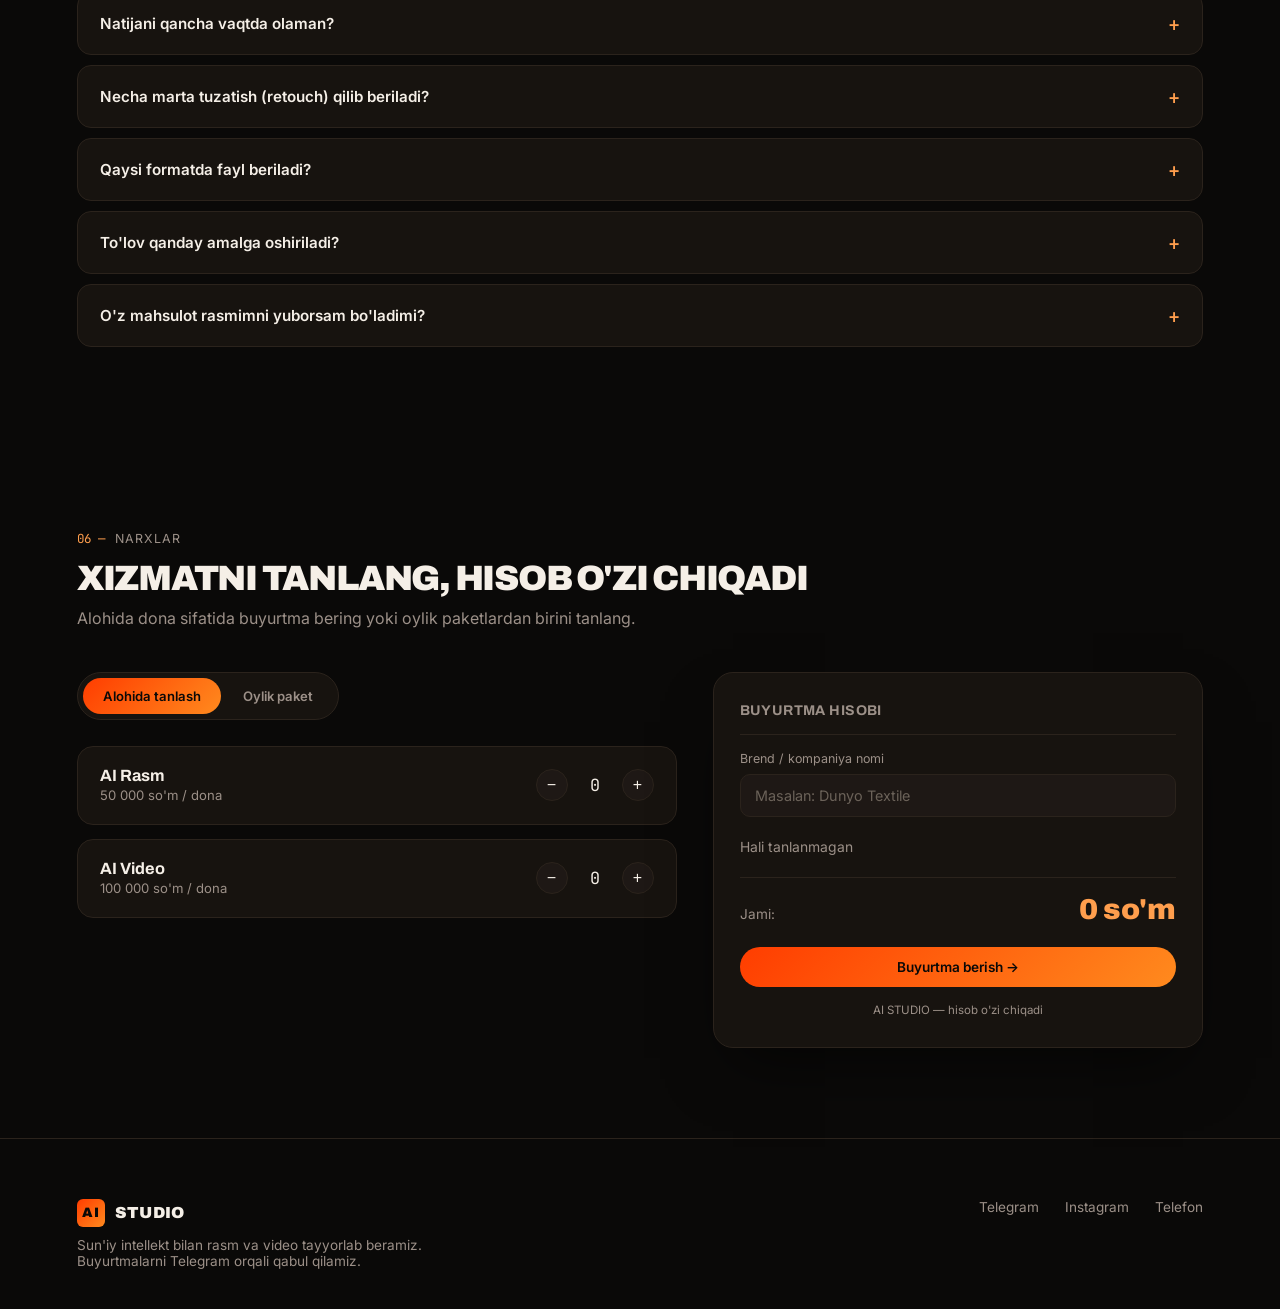
==== commit c486b5d7: "1" ====
--- a/index.html
+++ b/index.html
@@ -32,7 +32,6 @@
     <a href="#xizmat">Xizmatlar</a>
     <a href="#ishlarim">Ishlarim</a>
     <a href="#model">Model tanlash</a>
-    <a href="#sharhlar">Sharhlar</a>
     <a href="#narx">Narxlar</a>
     <a href="#savollar">Savollar</a>
     <a href="#bog">Bog'lanish</a>
@@ -168,38 +167,6 @@
   </div>
 </section>
 
-<div class="stats-strip reveal">
-  <div class="stat"><span class="count-num" data-target="500">0</span><span class="stat-lbl">bajarilgan buyurtma</span></div>
-  <div class="stat"><span class="count-num" data-target="120">0</span><span class="stat-lbl">mamnun mijoz</span></div>
-  <div class="stat"><span class="count-num" data-target="24">0</span><span class="stat-lbl">soatda tayyor</span></div>
-  <div class="stat"><span class="count-num" data-target="98">0</span><span class="stat-lbl">% qayta buyurtma</span></div>
-</div>
-
-<section id="sharhlar">
-  <div class="section-head reveal-center">
-    <div class="tag">Sharhlar</div>
-    <h2>Mijozlarimiz nima deydi</h2>
-    <p>Bu joyga haqiqiy mijozlaringizning fikr-mulohazalarini almashtirib qo'ying.</p>
-  </div>
-  <div class="testi-grid">
-    <div class="testi-card reveal">
-      <div class="stars">★★★★★</div>
-      <p>"Studiya ijaraga olmasdan mahsulot rasmlarimizni bir necha soatda tayyorlab berishdi. Sifat kutganimdan yaxshi chiqdi."</p>
-      <div class="testi-who"><b>Mijoz ismi</b><span>Kiyim-kechak brendi</span></div>
-    </div>
-    <div class="testi-card reveal">
-      <div class="stars">★★★★★</div>
-      <p>"Telegram orqali buyurtma berish juda qulay. Videoni Instagram Reels uchun to'g'ridan-to'g'ri ishlata oldik."</p>
-      <div class="testi-who"><b>Mijoz ismi</b><span>Restoran / kafe</span></div>
-    </div>
-    <div class="testi-card reveal">
-      <div class="stars">★★★★★</div>
-      <p>"Narxi arzon, lekin natija professional studiyadagidek. Endi doimiy mijozimizmiz."</p>
-      <div class="testi-who"><b>Mijoz ismi</b><span>Go'zallik saloni</span></div>
-    </div>
-  </div>
-</section>
-
 <section id="savollar">
   <div class="section-head reveal-center">
     <div class="tag">Savollar</div>
@@ -308,9 +275,9 @@
     <p>Sun'iy intellekt bilan rasm va video tayyorlab beramiz. Buyurtmalarni Telegram orqali qabul qilamiz.</p>
   </div>
   <div class="foot-links">
-    <a href="https://t.me/" target="_blank">Telegram</a>
-    <a href="https://instagram.com/" target="_blank">Instagram</a>
-    <a href="tel:+998" target="_blank">Telefon</a>
+    <a href="https://t.me/jascoav" target="_blank">Telegram</a>
+    <a href="https://instagram.com/jascoav" target="_blank">Instagram</a>
+    <a href="tel:+998914040225">Telefon</a>
   </div>
 </footer>
 
@@ -320,7 +287,7 @@
   <div class="lightbox-inner" id="lightboxInner"></div>
 </div>
 
-<a href="https://t.me/" target="_blank" rel="noopener" class="sticky-tg" id="stickyTg" aria-label="Telegram orqali yozish">
+<a href="https://t.me/jascoav" target="_blank" rel="noopener" class="sticky-tg" id="stickyTg" aria-label="Telegram orqali yozish">
   <svg viewBox="0 0 24 24" width="26" height="26" fill="currentColor"><path d="M21.94 3.6c.28-1.15-.86-2.05-1.9-1.6L1.98 9.9c-1.13.47-1.1 2.1.05 2.53l4.6 1.72 1.78 5.68c.27.87 1.35 1.14 2 .5l2.53-2.44 4.77 3.6c.85.65 2.08.2 2.32-.85L21.94 3.6zM8.6 13.4l9.6-6.85-7.9 8.3-.35 3.3-1.35-4.75z"/></svg>
 </a>
 
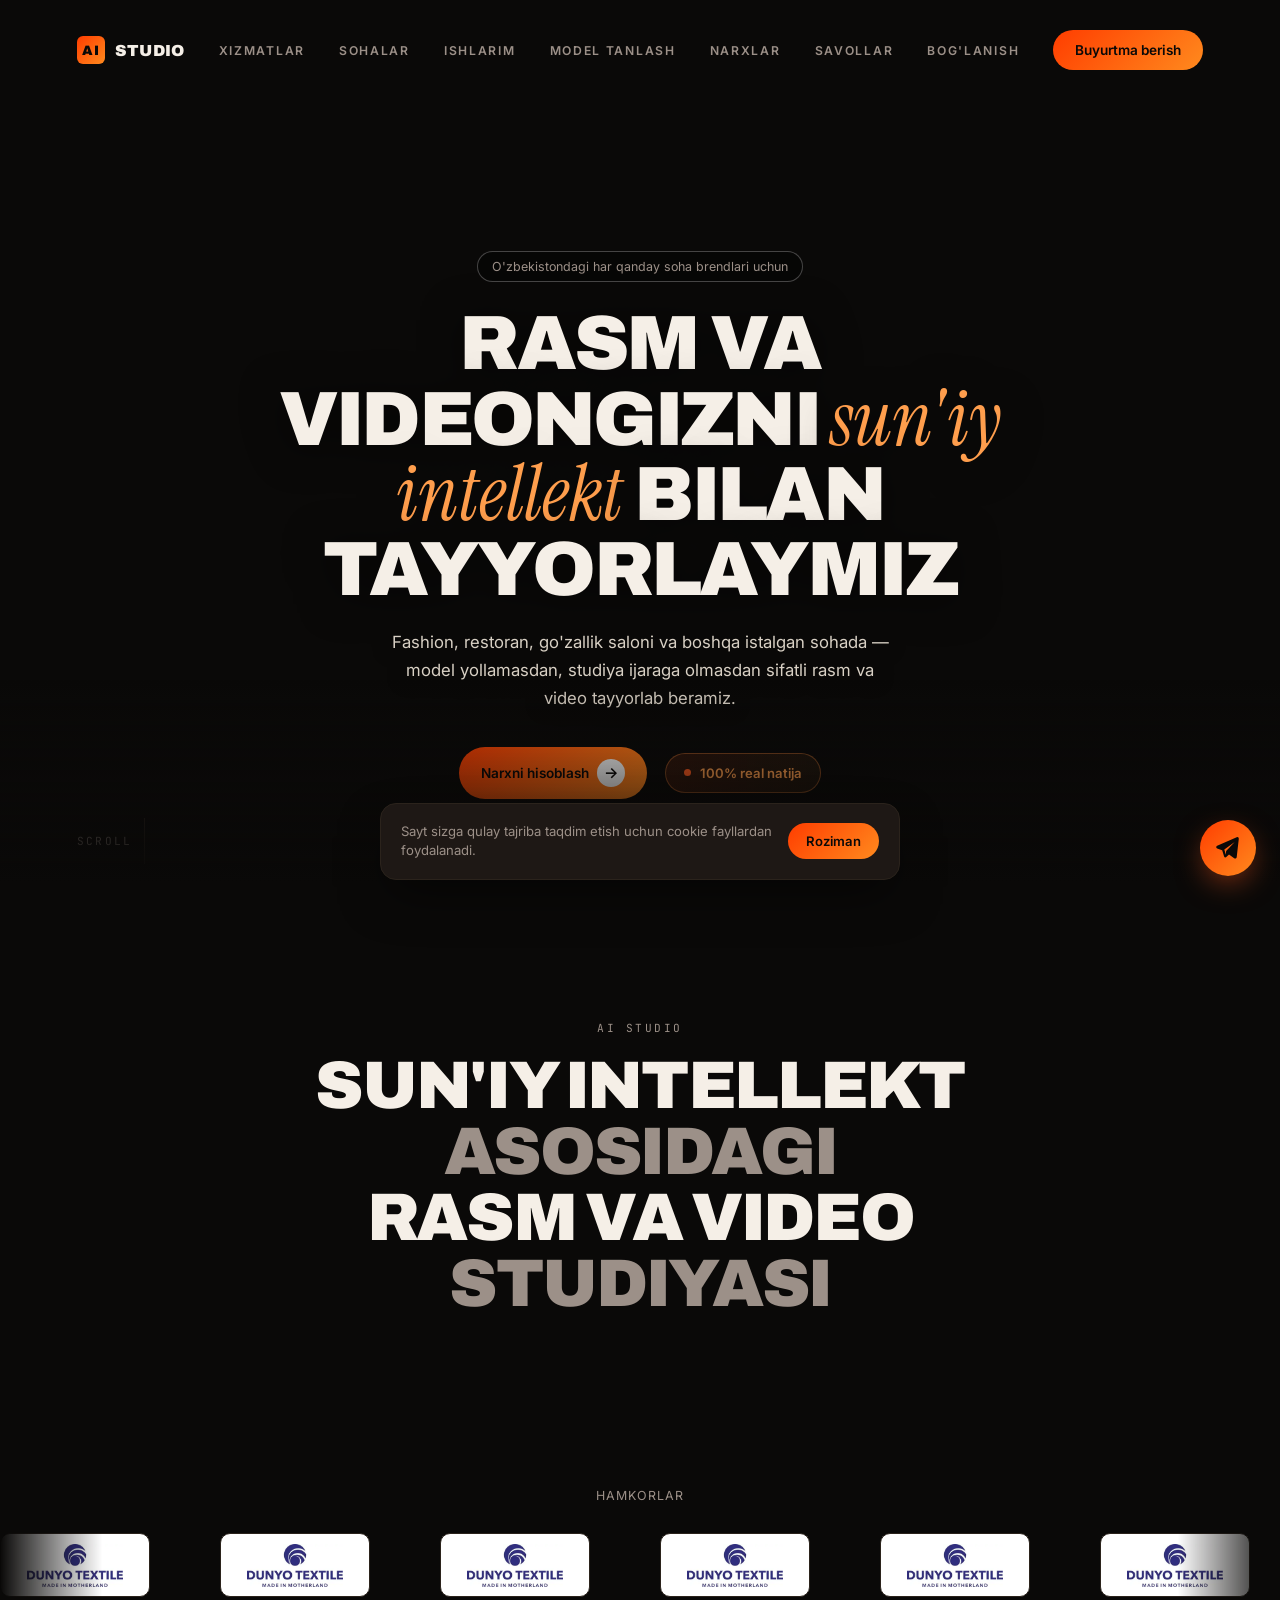
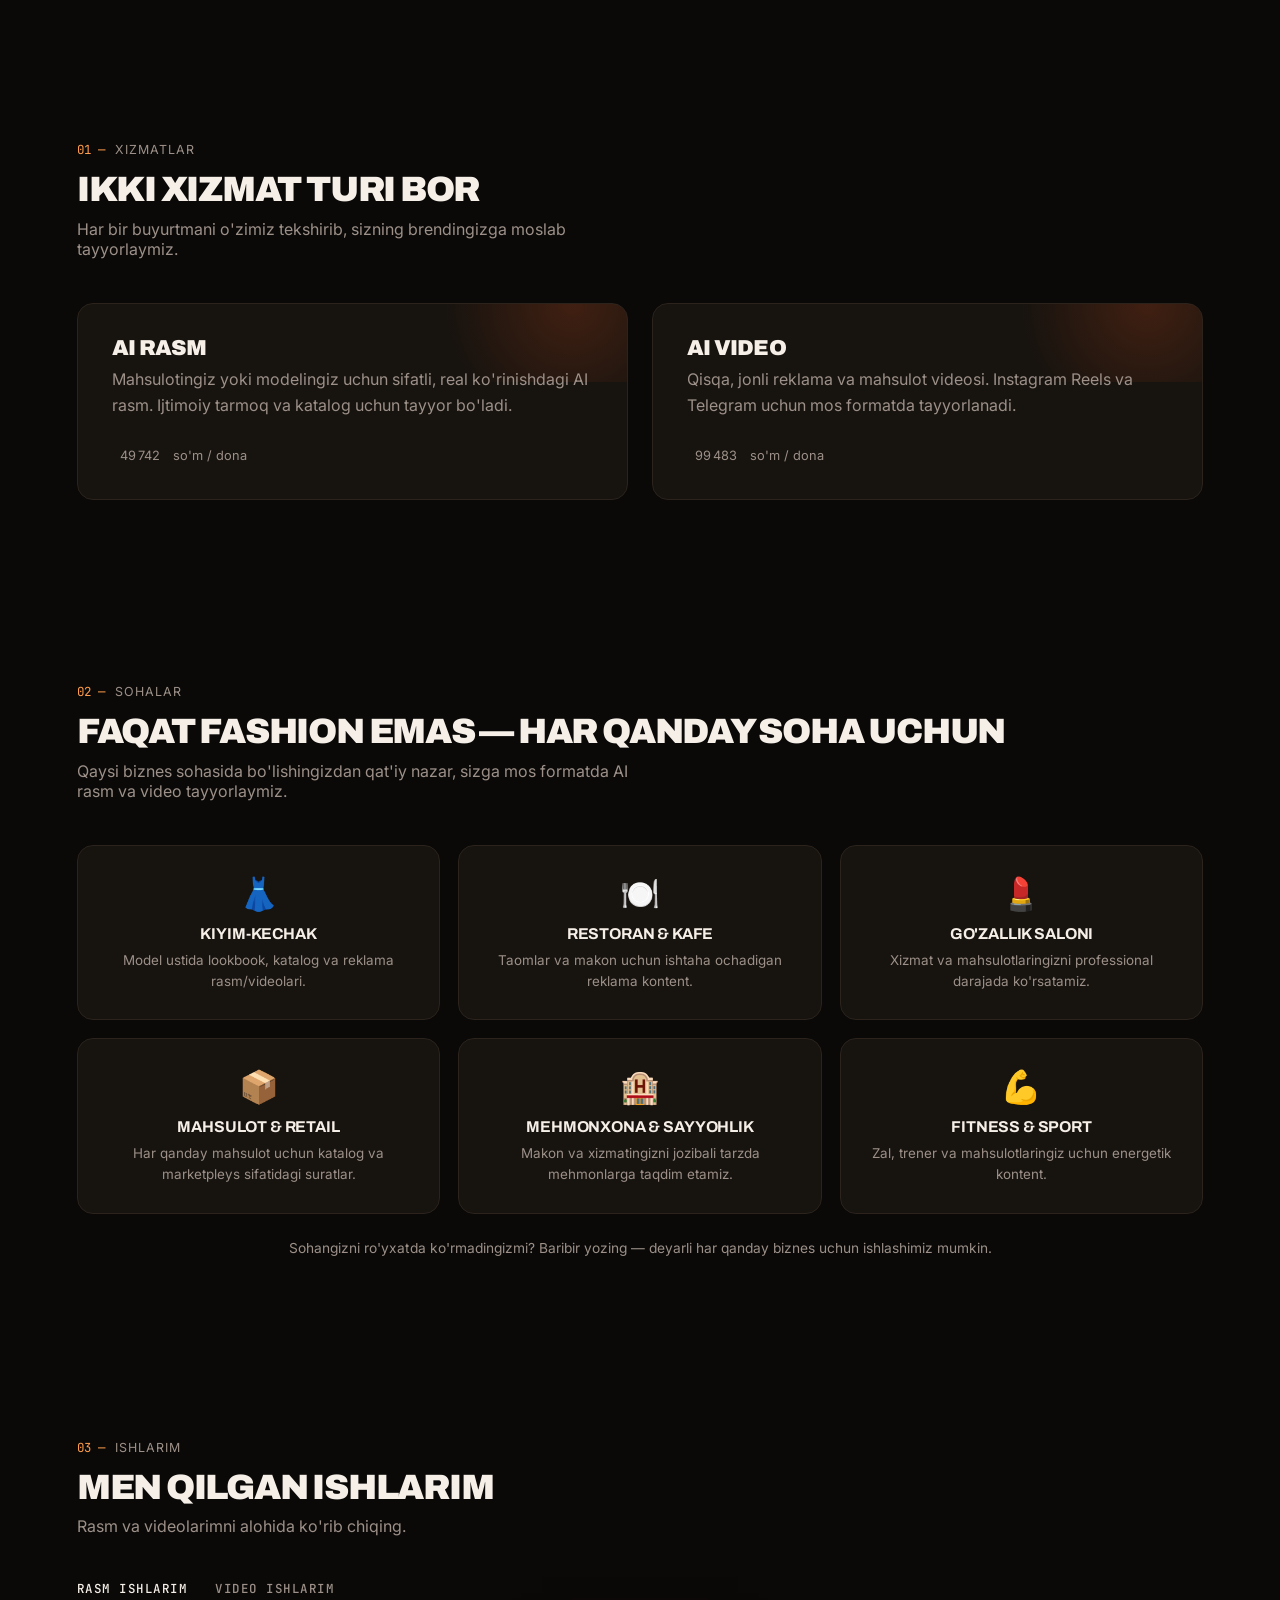
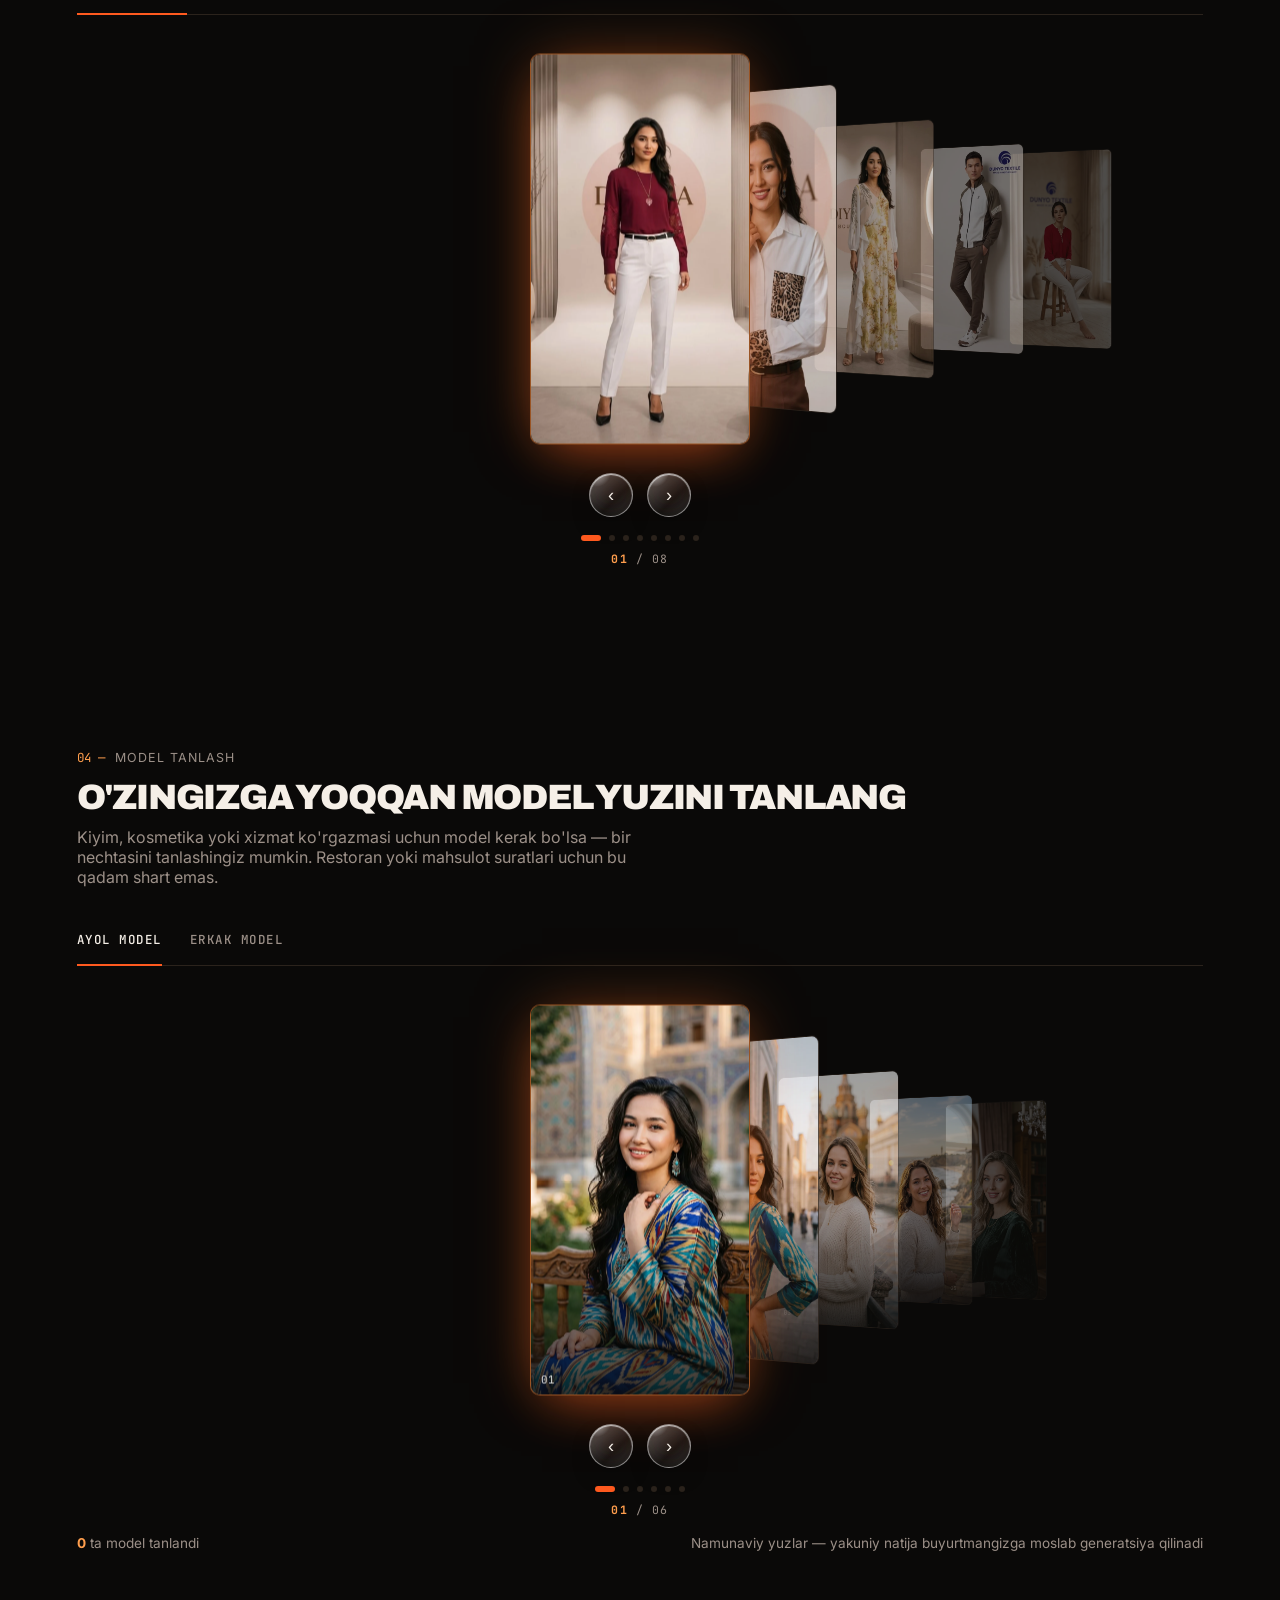
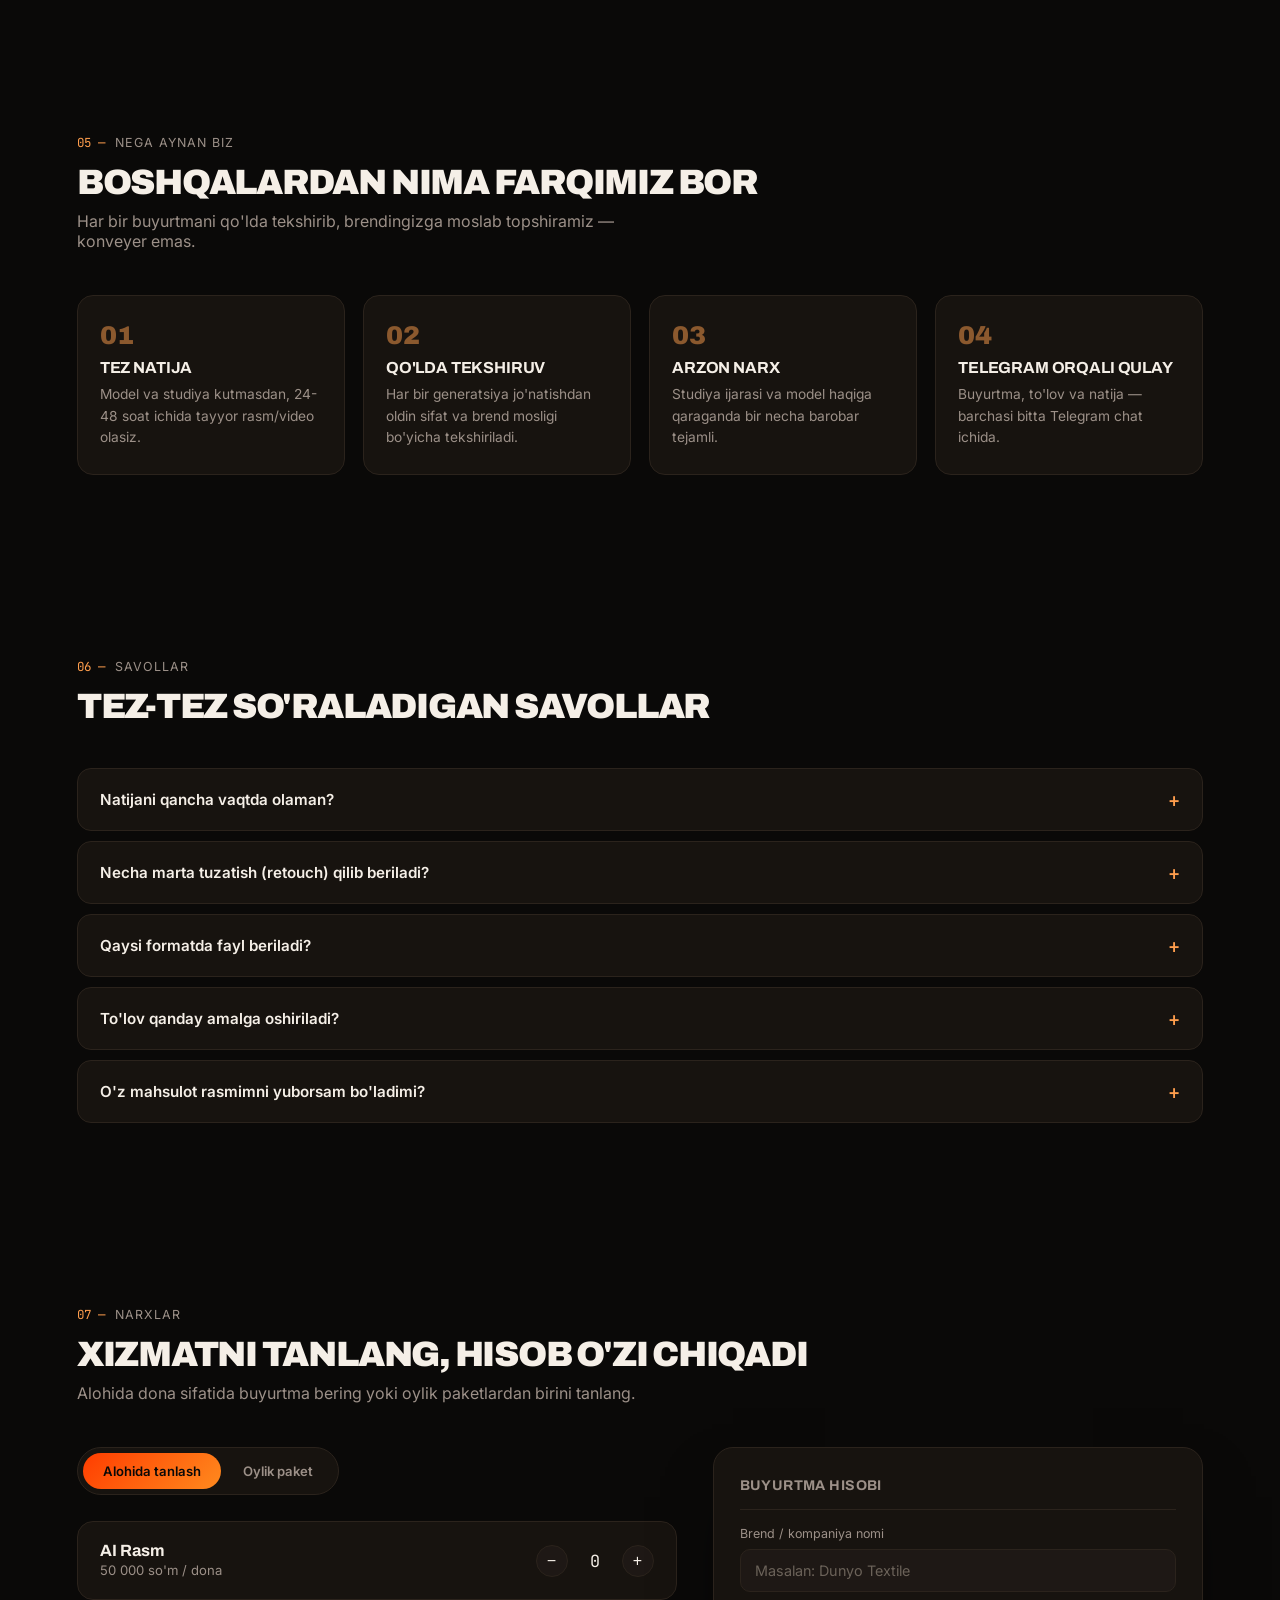
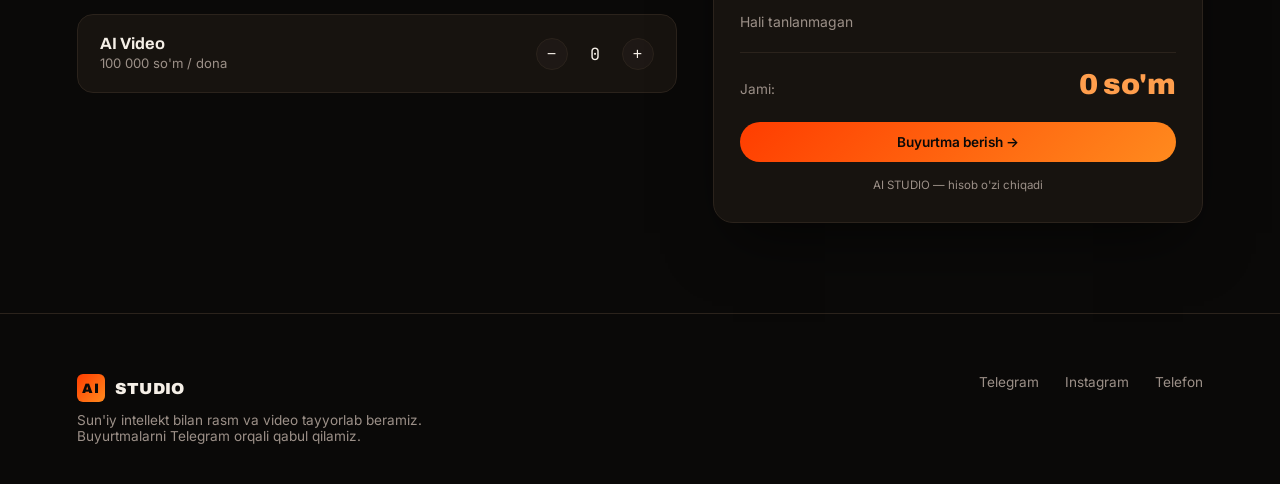
==== commit 57daef0e: "1" ====
--- a/index.html
+++ b/index.html
@@ -3,11 +3,11 @@
 <head>
 <meta charset="UTF-8">
 <meta name="viewport" content="width=device-width, initial-scale=1.0">
-<title>AI STUDIO — AI Rasm va Video</title>
-<meta name="description" content="Brendlar uchun professional AI rasm va video xizmatlari. Model yollamasdan, studiya ijaraga olmasdan sifatli kontent tayyorlaymiz.">
-
-<meta property="og:title" content="AI STUDIO — AI Rasm va Video">
-<meta property="og:description" content="Brendlar uchun professional AI rasm va video xizmatlari.">
+<title>AI STUDIO — AI Rasm va Video | Har qanday soha uchun</title>
+<meta name="description" content="Fashion, restoran, go'zallik saloni va boshqa istalgan soha brendlari uchun professional AI rasm va video xizmatlari. Model yollamasdan, studiya ijaraga olmasdan sifatli kontent tayyorlaymiz.">
+
+<meta property="og:title" content="AI STUDIO — AI Rasm va Video | Har qanday soha uchun">
+<meta property="og:description" content="Fashion, restoran, go'zallik saloni va boshqa istalgan soha brendlari uchun professional AI rasm va video xizmatlari.">
 <meta property="og:type" content="website">
 <meta property="og:image" content="assets/images/logo.webp">
 
@@ -30,6 +30,7 @@
   <div class="logo"><span class="mark">AI</span> STUDIO</div>
   <nav id="mainNav">
     <a href="#xizmat">Xizmatlar</a>
+    <a href="#sohalar">Sohalar</a>
     <a href="#ishlarim">Ishlarim</a>
     <a href="#model">Model tanlash</a>
     <a href="#narx">Narxlar</a>
@@ -45,9 +46,9 @@
     <video src="assets/videos/hero.mp4" muted loop playsinline preload="metadata"></video>
   </div>
   <div class="hero-copy reveal-center">
-    <div class="eyebrow">O'zbekistondagi brendlar uchun</div>
+    <div class="eyebrow">O'zbekistondagi har qanday soha brendlari uchun</div>
     <h1>Rasm va videongizni <em>sun'iy intellekt</em> bilan tayyorlaymiz</h1>
-    <p>Model yollamasdan, studiya ijaraga olmasdan — mahsulotingiz uchun sifatli rasm va video tayyorlab beramiz.</p>
+    <p>Fashion, restoran, go'zallik saloni va boshqa istalgan sohada — model yollamasdan, studiya ijaraga olmasdan sifatli rasm va video tayyorlab beramiz.</p>
     <div class="cta-row">
       <a href="#narx" class="btn btn-primary">Narxni hisoblash <span class="arrow-dot">→</span></a>
       <div class="real-badge"><span class="dot-live"></span> 100% real natija</div>
@@ -93,6 +94,47 @@
   </div>
 </section>
 
+<section id="sohalar">
+  <div class="section-head reveal-center">
+    <div class="tag">Sohalar</div>
+    <h2>Faqat fashion emas — har qanday soha uchun</h2>
+    <p>Qaysi biznes sohasida bo'lishingizdan qat'iy nazar, sizga mos formatda AI rasm va video tayyorlaymiz.</p>
+  </div>
+  <div class="industry-grid">
+    <div class="industry-card reveal">
+      <div class="industry-ic">👗</div>
+      <h4>Kiyim-kechak</h4>
+      <p>Model ustida lookbook, katalog va reklama rasm/videolari.</p>
+    </div>
+    <div class="industry-card reveal">
+      <div class="industry-ic">🍽️</div>
+      <h4>Restoran &amp; Kafe</h4>
+      <p>Taomlar va makon uchun ishtaha ochadigan reklama kontent.</p>
+    </div>
+    <div class="industry-card reveal">
+      <div class="industry-ic">💄</div>
+      <h4>Go'zallik saloni</h4>
+      <p>Xizmat va mahsulotlaringizni professional darajada ko'rsatamiz.</p>
+    </div>
+    <div class="industry-card reveal">
+      <div class="industry-ic">📦</div>
+      <h4>Mahsulot &amp; Retail</h4>
+      <p>Har qanday mahsulot uchun katalog va marketpleys sifatidagi suratlar.</p>
+    </div>
+    <div class="industry-card reveal">
+      <div class="industry-ic">🏨</div>
+      <h4>Mehmonxona &amp; Sayyohlik</h4>
+      <p>Makon va xizmatingizni jozibali tarzda mehmonlarga taqdim etamiz.</p>
+    </div>
+    <div class="industry-card reveal">
+      <div class="industry-ic">💪</div>
+      <h4>Fitness &amp; Sport</h4>
+      <p>Zal, trener va mahsulotlaringiz uchun energetik kontent.</p>
+    </div>
+  </div>
+  <p class="industry-note">Sohangizni ro'yxatda ko'rmadingizmi? Baribir yozing — deyarli har qanday biznes uchun ishlashimiz mumkin.</p>
+</section>
+
 <section id="ishlarim">
   <div class="section-head reveal-center">
     <div class="tag">Ishlarim</div>
@@ -121,7 +163,7 @@
   <div class="section-head reveal-center">
     <div class="tag">Model tanlash</div>
     <h2>O'zingizga yoqqan model yuzini tanlang</h2>
-    <p>Bir nechtasini tanlashingiz mumkin. Rasm va videongiz tanlagan modellaringiz asosida tayyorlanadi.</p>
+    <p>Kiyim, kosmetika yoki xizmat ko'rgazmasi uchun model kerak bo'lsa — bir nechtasini tanlashingiz mumkin. Restoran yoki mahsulot suratlari uchun bu qadam shart emas.</p>
   </div>
   <div class="model-tabs work-tabs reveal">
     <button class="active" data-gender="female">Ayol model</button>
@@ -191,7 +233,7 @@
     </div>
     <div class="faq-item">
       <button class="faq-q">O'z mahsulot rasmimni yuborsam bo'ladimi? <span class="faq-plus">+</span></button>
-      <div class="faq-a"><p>Ha, mahsulot/kiyim rasmingizni yuborsangiz, biz uni AI orqali professional reklama ko'rinishiga keltiramiz.</p></div>
+      <div class="faq-a"><p>Ha, mahsulot, taom, makon yoki xizmatingiz rasmini yuborsangiz, biz uni AI orqali professional reklama ko'rinishiga keltiramiz — soha muhim emas.</p></div>
     </div>
   </div>
 </section>
--- a/style.css
+++ b/style.css
@@ -502,3 +502,19 @@
 .cookie-banner.show{transform:translateY(0);opacity:1;pointer-events:auto;}
 .cookie-banner p{color:var(--muted);font-size:.82rem;flex:1;min-width:180px;line-height:1.5;}
 .cookie-banner .btn{padding:10px 18px;font-size:.82rem;white-space:nowrap;}
+
+/* ============================================================
+   SOHALAR (industries we work with)
+   ============================================================ */
+.industry-grid{display:grid;grid-template-columns:repeat(3,1fr);gap:18px;}
+.industry-card{
+  background:var(--surface);border:1px solid var(--line);border-radius:16px;padding:28px 22px;
+  text-align:center;transition:.25s;
+}
+.industry-card:hover{border-color:var(--accent);transform:translateY(-3px);}
+.industry-ic{font-size:2rem;margin-bottom:12px;}
+.industry-card h4{font-family:'Archivo',sans-serif;font-size:.98rem;text-transform:uppercase;margin-bottom:8px;letter-spacing:-.01em;}
+.industry-card p{color:var(--muted);font-size:.84rem;line-height:1.55;}
+.industry-note{text-align:center;color:var(--muted);font-size:.86rem;margin-top:26px;}
+@media (max-width:900px){.industry-grid{grid-template-columns:repeat(2,1fr);}}
+@media (max-width:560px){.industry-grid{grid-template-columns:1fr;}}
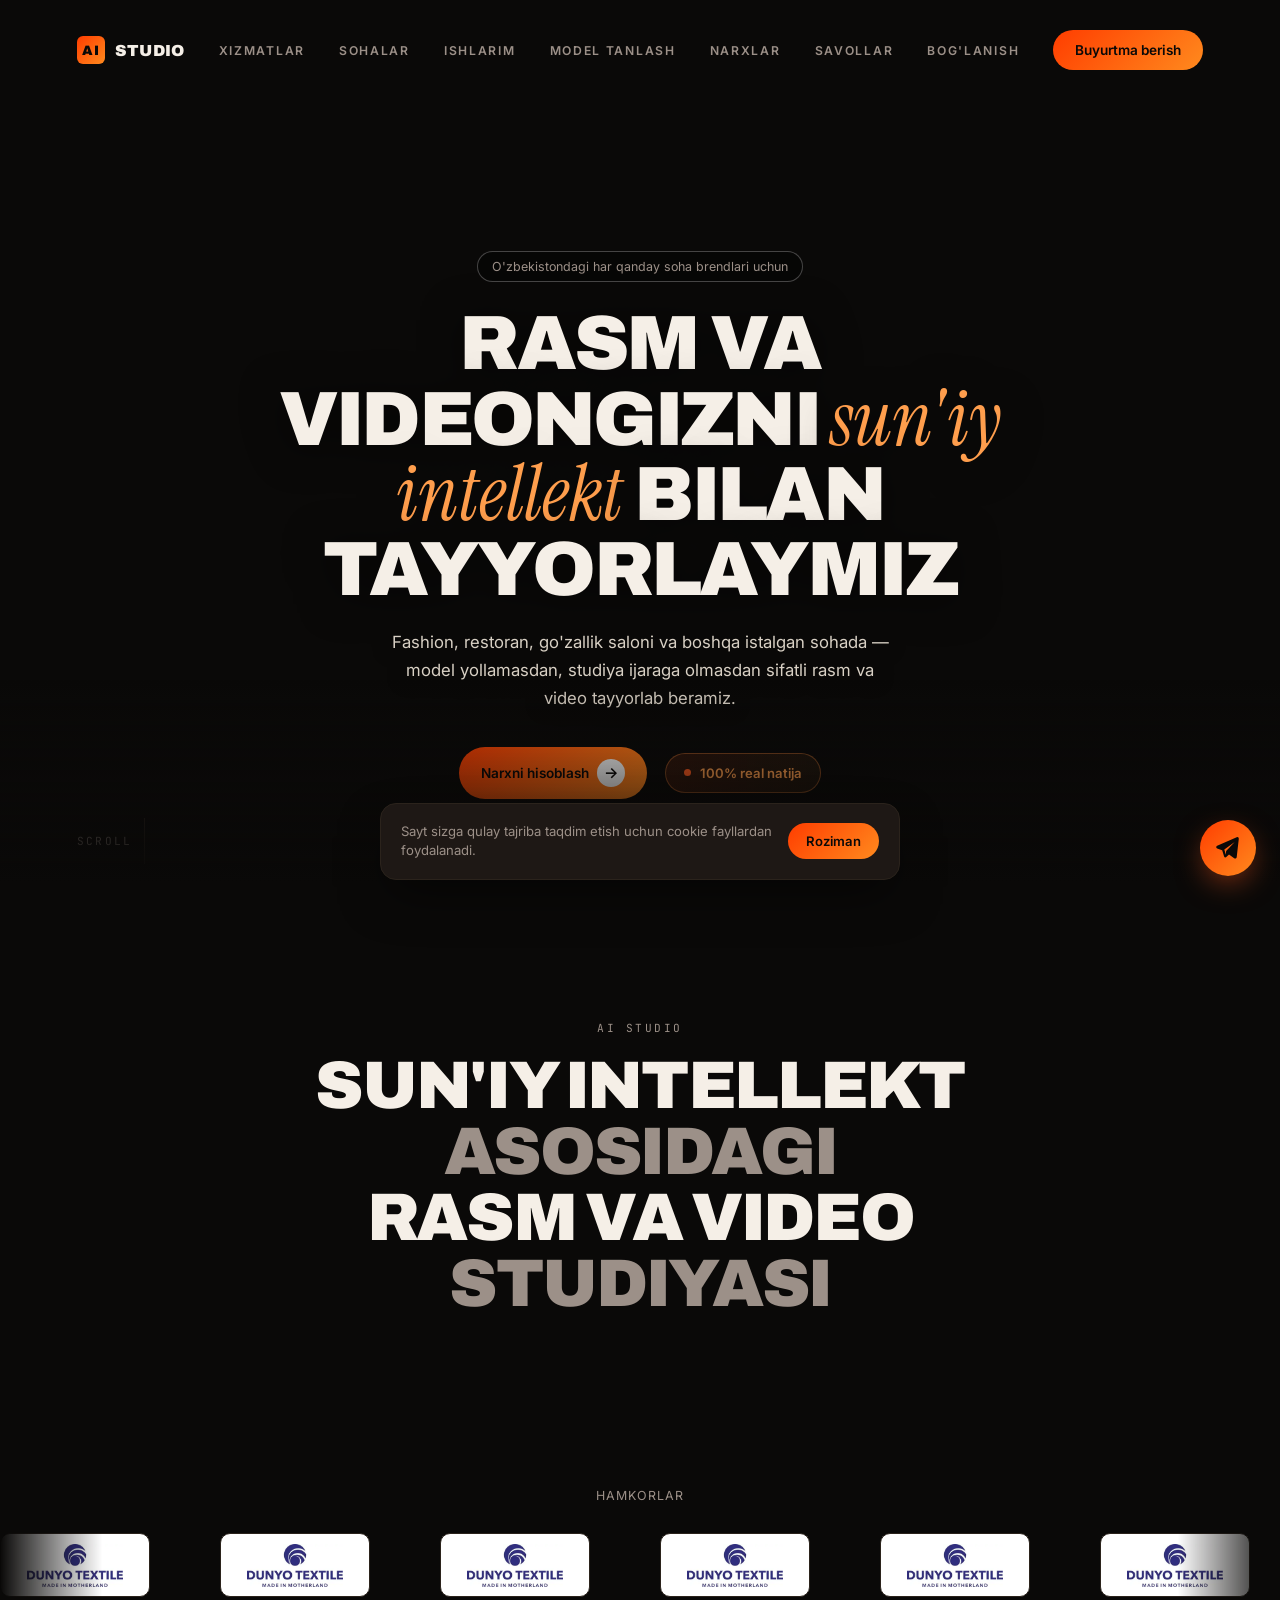
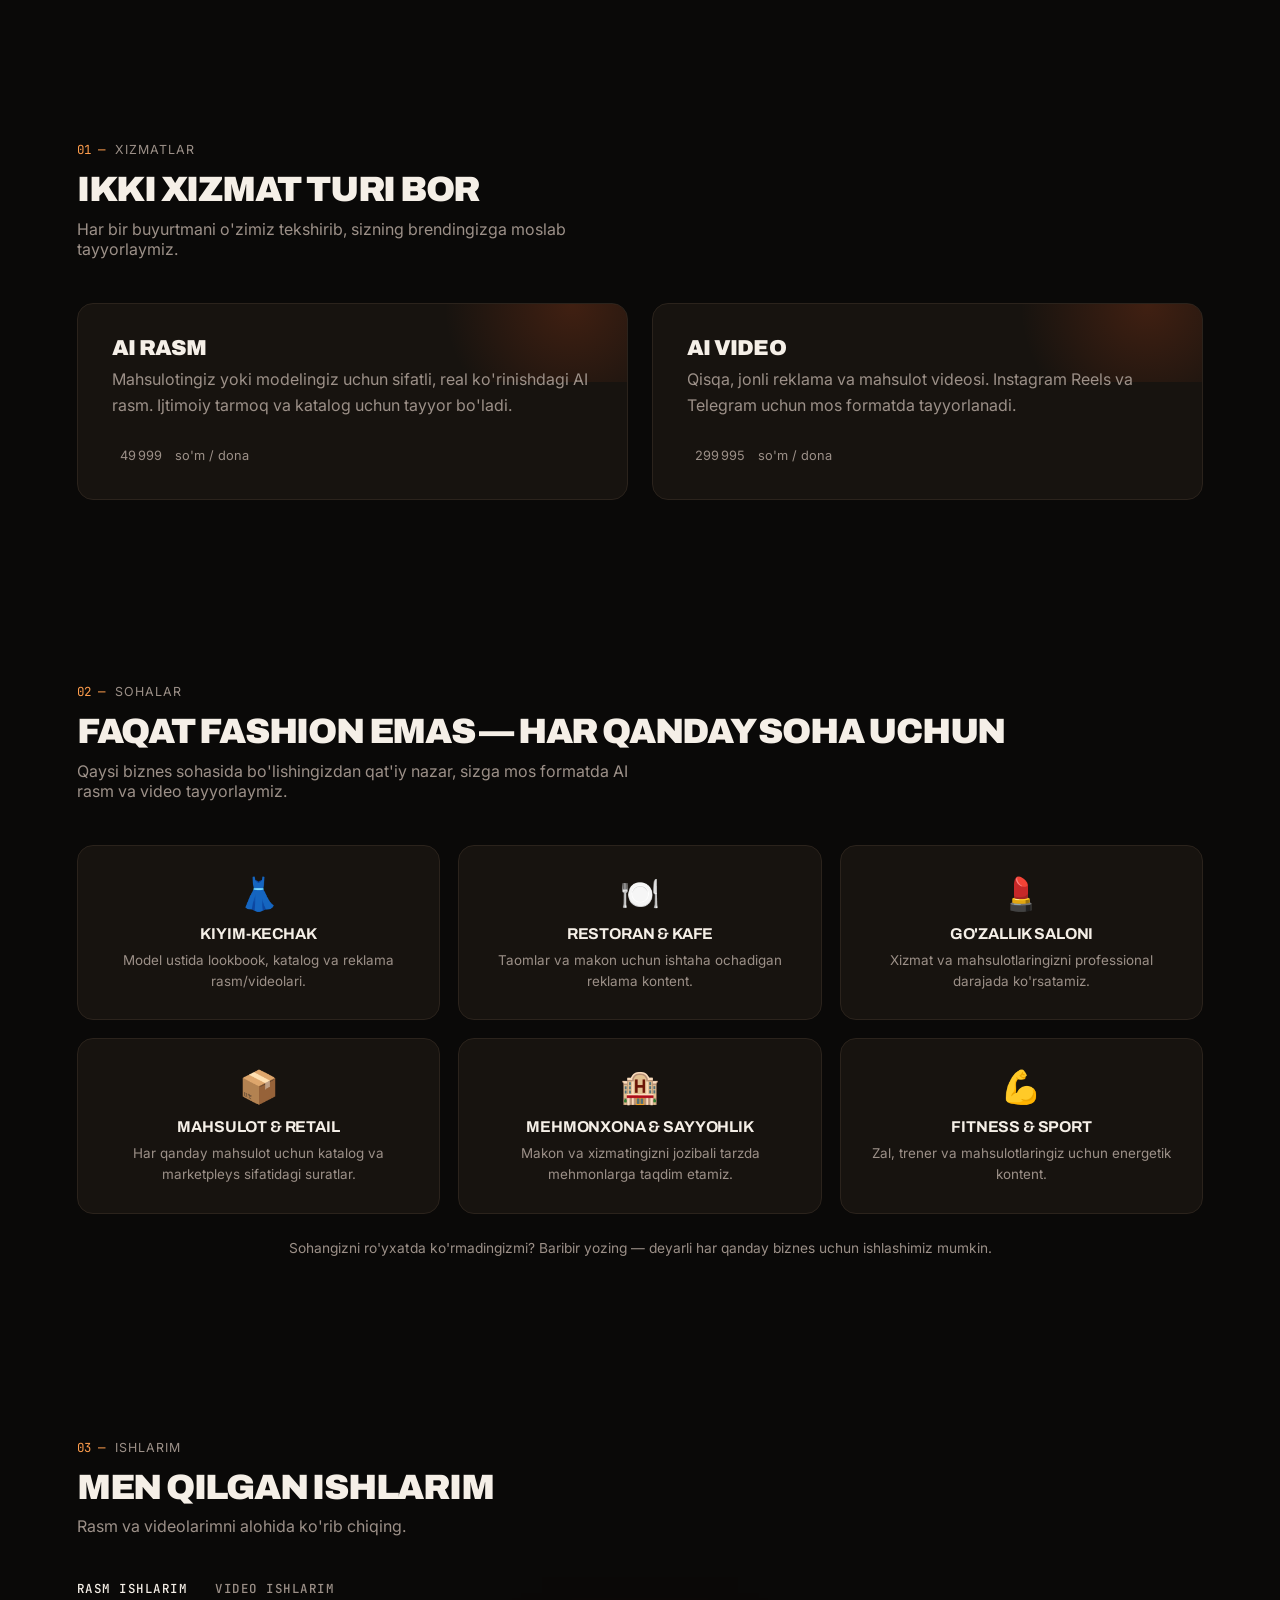
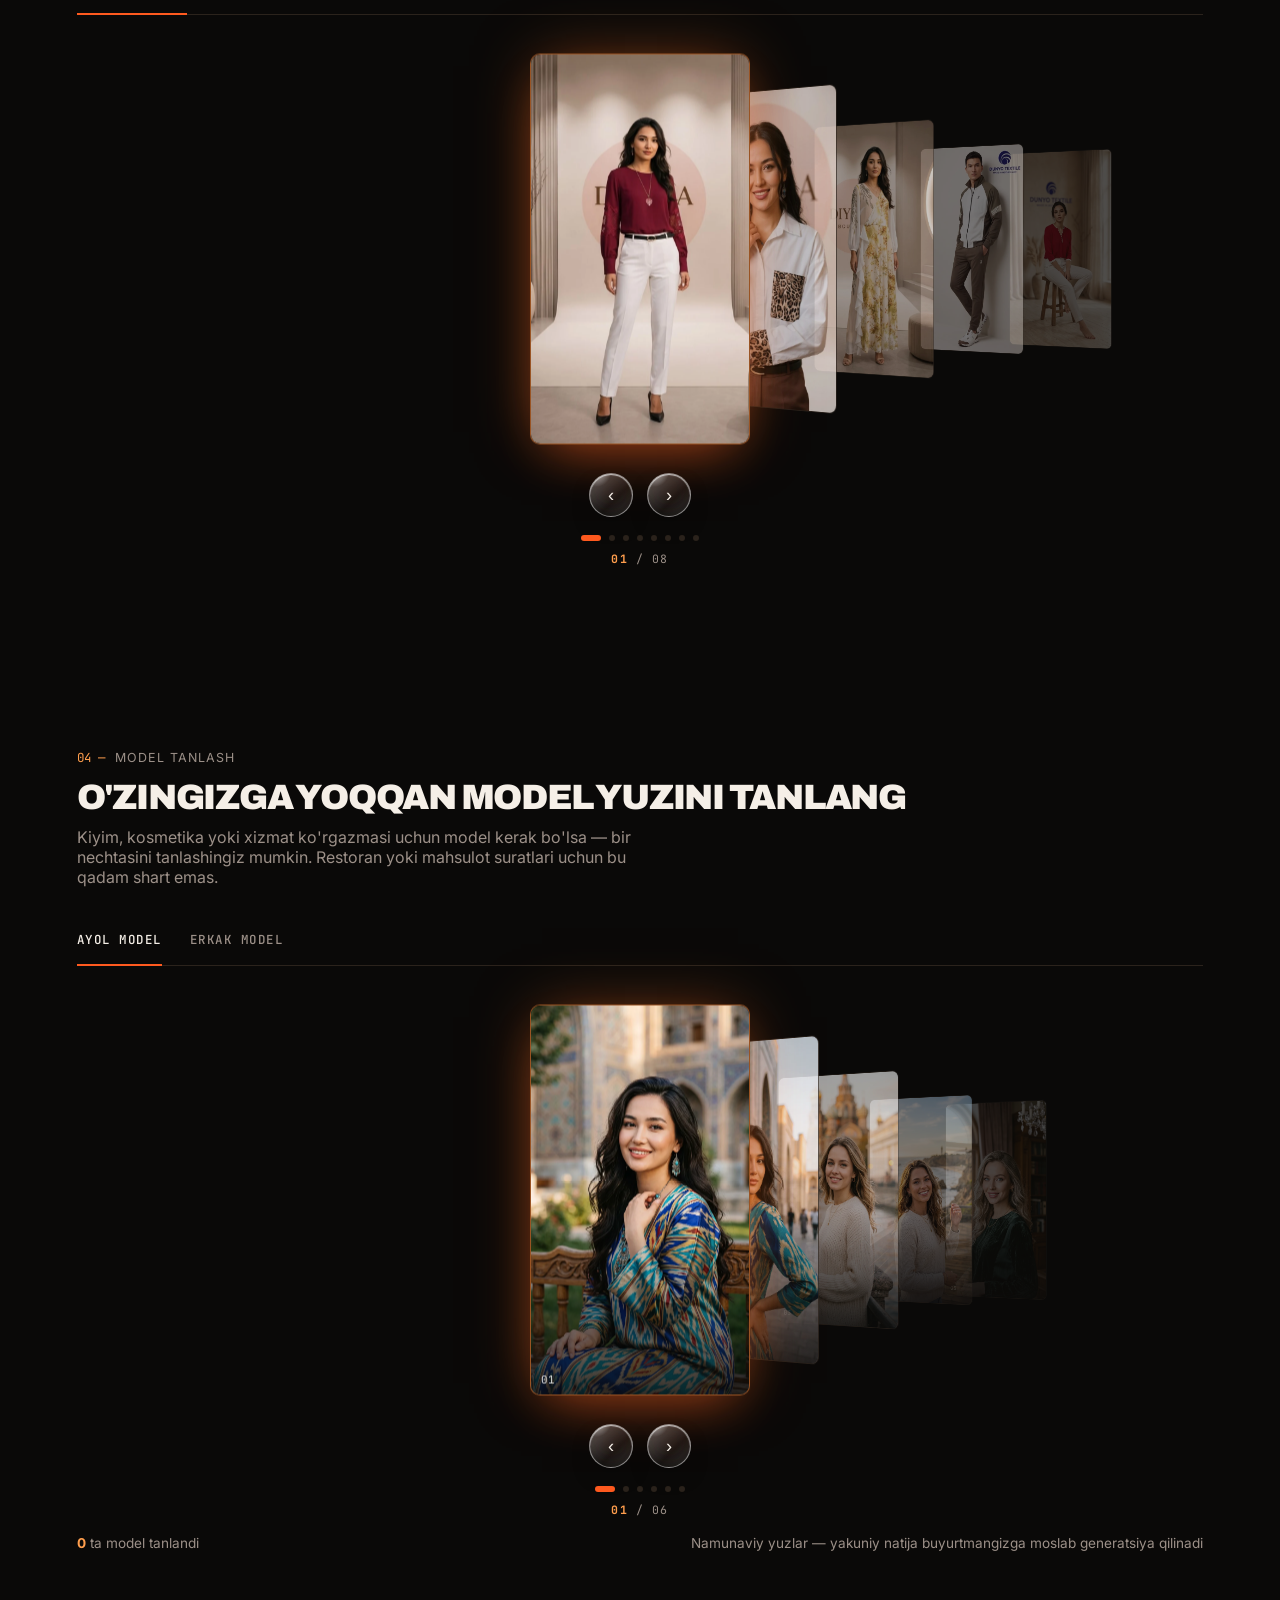
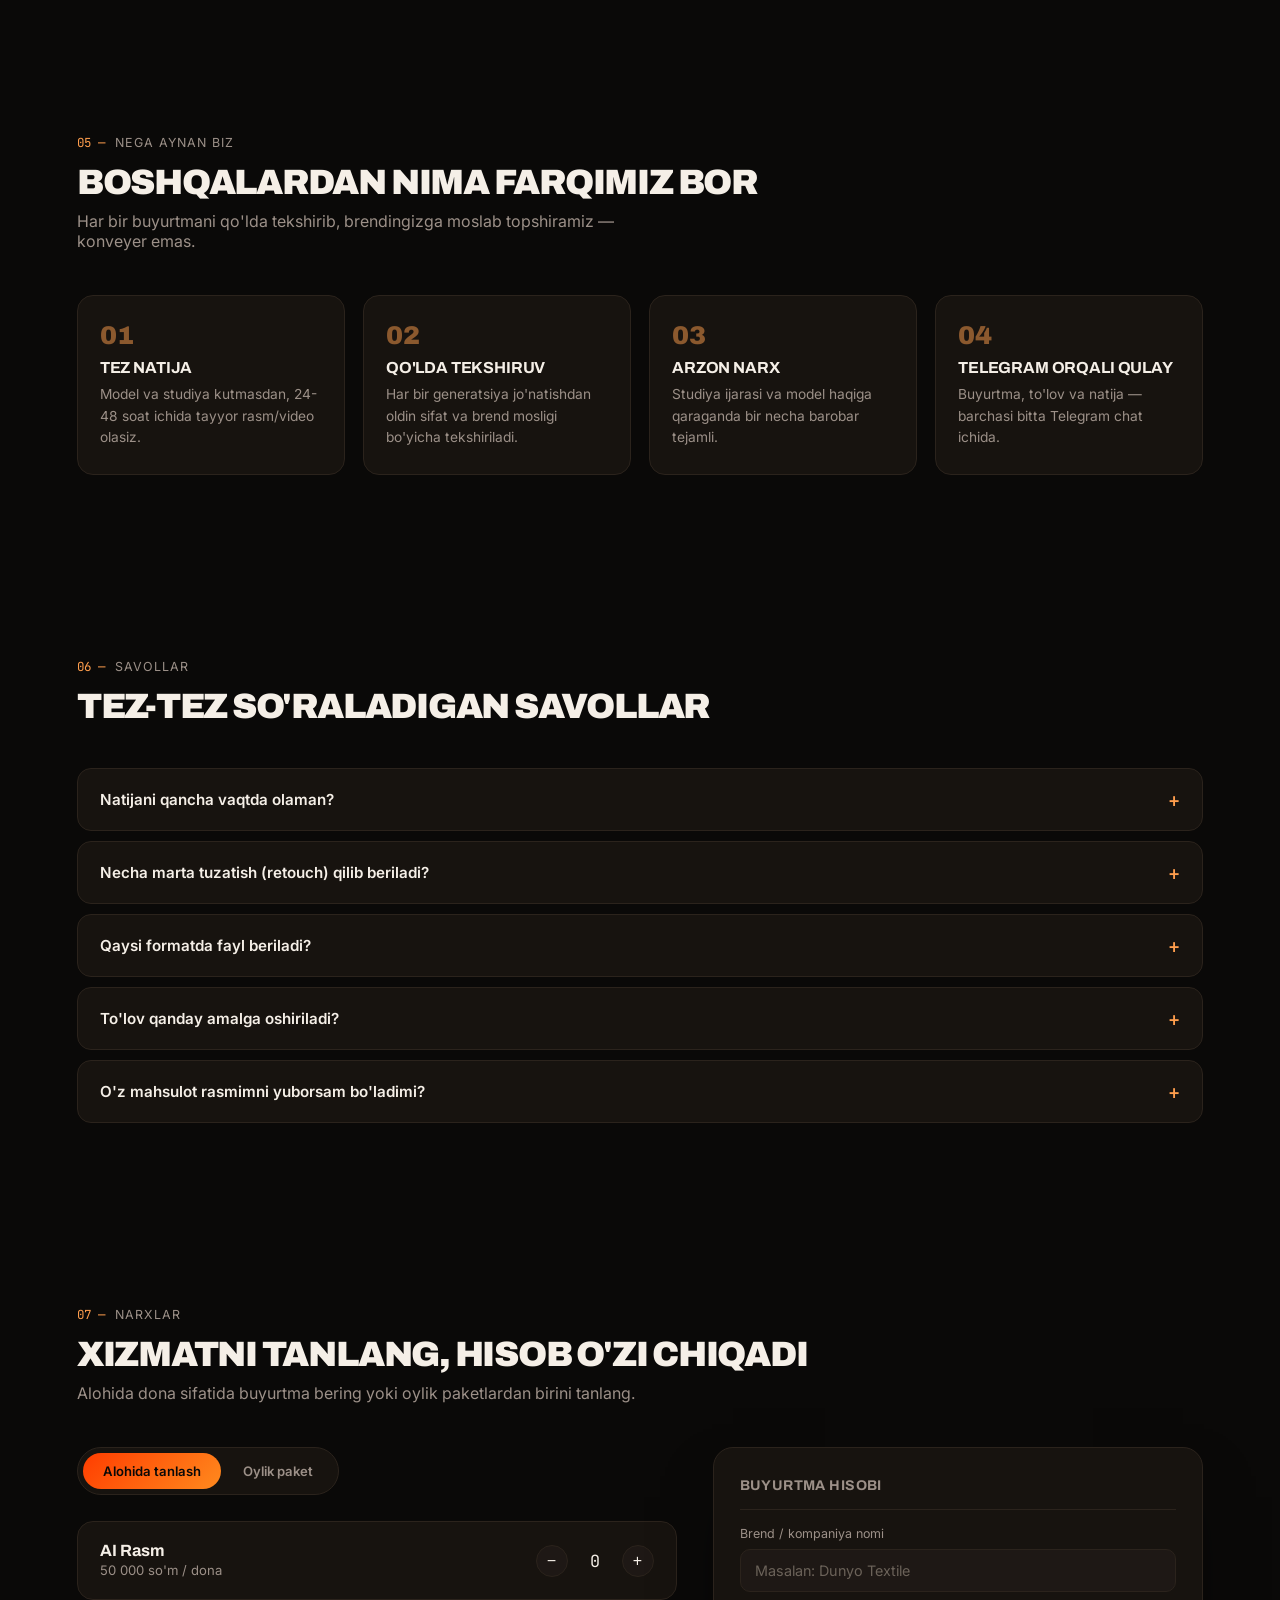
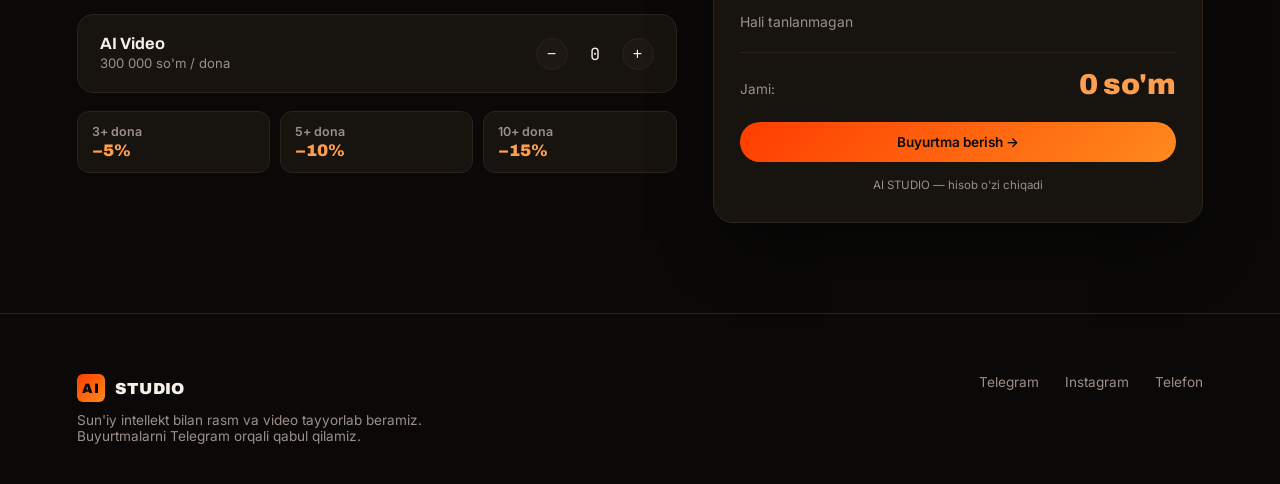
==== commit 0bb64406: "1" ====
--- a/index.html
+++ b/index.html
@@ -89,7 +89,7 @@
     <div class="svc-card reveal">
       <h3>AI Video</h3>
       <p>Qisqa, jonli reklama va mahsulot videosi. Instagram Reels va Telegram uchun mos formatda tayyorlanadi.</p>
-      <div class="svc-price"><span class="count-num" data-target="100000">0</span> <span>so'm / dona</span></div>
+      <div class="svc-price"><span class="count-num" data-target="300000">0</span> <span>so'm / dona</span></div>
     </div>
   </div>
 </section>
@@ -262,33 +262,38 @@
           </div>
         </div>
         <div class="counter-row">
-          <div class="info"><h4>AI Video</h4><span>100 000 so'm / dona</span></div>
+          <div class="info"><h4>AI Video</h4><span>300 000 so'm / dona</span></div>
           <div class="counter">
             <button data-target="video" data-delta="-1">−</button>
             <span class="val" id="videoVal">0</span>
             <button data-target="video" data-delta="1">+</button>
           </div>
         </div>
+        <div class="bulk-ladder" id="bulkLadder">
+          <div class="bulk-step" data-min="3" data-pct="5"><b>3+ dona</b><span>−5%</span></div>
+          <div class="bulk-step" data-min="5" data-pct="10"><b>5+ dona</b><span>−10%</span></div>
+          <div class="bulk-step" data-min="10" data-pct="15"><b>10+ dona</b><span>−15%</span></div>
+        </div>
       </div>
 
       <div id="panel-package" style="display:none;">
         <div class="pkg-grid">
-          <div class="pkg-card" data-pkg="start" data-price="390000" data-desc="5 rasm + 2 video">
+          <div class="pkg-card" data-pkg="start" data-price="740000" data-desc="5 rasm + 2 video">
             <h4>Boshlang'ich</h4>
             <div class="desc">5 ta AI rasm<br>2 ta AI video</div>
-            <div class="price"><span class="count-num" data-target="390000">0</span> so'm</div>
-          </div>
-          <div class="pkg-card" data-pkg="standard" data-price="850000" data-desc="10 rasm + 5 video">
+            <div class="price"><span class="count-num" data-target="740000">0</span> so'm</div>
+          </div>
+          <div class="pkg-card" data-pkg="standard" data-price="1700000" data-desc="10 rasm + 5 video">
             <span class="save">−15%</span>
             <h4>Standart</h4>
             <div class="desc">10 ta AI rasm<br>5 ta AI video</div>
-            <div class="price"><span class="count-num" data-target="850000">0</span> so'm</div>
-          </div>
-          <div class="pkg-card" data-pkg="premium" data-price="1650000" data-desc="20 rasm + 10 video">
+            <div class="price"><span class="count-num" data-target="1700000">0</span> so'm</div>
+          </div>
+          <div class="pkg-card" data-pkg="premium" data-price="3300000" data-desc="20 rasm + 10 video">
             <span class="save">−18%</span>
             <h4>Premium</h4>
             <div class="desc">20 ta AI rasm<br>10 ta AI video</div>
-            <div class="price"><span class="count-num" data-target="1650000">0</span> so'm</div>
+            <div class="price"><span class="count-num" data-target="3300000">0</span> so'm</div>
           </div>
         </div>
       </div>
--- a/style.css
+++ b/style.css
@@ -518,3 +518,20 @@
 .industry-note{text-align:center;color:var(--muted);font-size:.86rem;margin-top:26px;}
 @media (max-width:900px){.industry-grid{grid-template-columns:repeat(2,1fr);}}
 @media (max-width:560px){.industry-grid{grid-template-columns:1fr;}}
+
+/* ============================================================
+   BULK CHEGIRMA LADDER (single mode)
+   ============================================================ */
+.bulk-ladder{display:flex;gap:10px;margin-top:18px;flex-wrap:wrap;}
+.bulk-step{
+  flex:1;min-width:110px;background:var(--surface);border:1px solid var(--line);border-radius:12px;
+  padding:12px 14px;display:flex;flex-direction:column;gap:2px;transition:.25s;
+}
+.bulk-step b{font-family:'Inter',sans-serif;font-size:.78rem;color:var(--muted);font-weight:600;}
+.bulk-step span{font-family:'Archivo',sans-serif;font-weight:900;font-size:1.05rem;color:var(--accent2);}
+.bulk-step.reached{border-color:var(--accent);background:linear-gradient(135deg,rgba(255,90,31,.14),rgba(255,90,31,.04));}
+.bulk-step.reached b{color:var(--text);}
+@media (max-width:560px){.bulk-ladder{flex-direction:column;}}
+
+.r-line.discount span{color:var(--accent2);}
+.r-line.discount b{color:var(--accent2);}
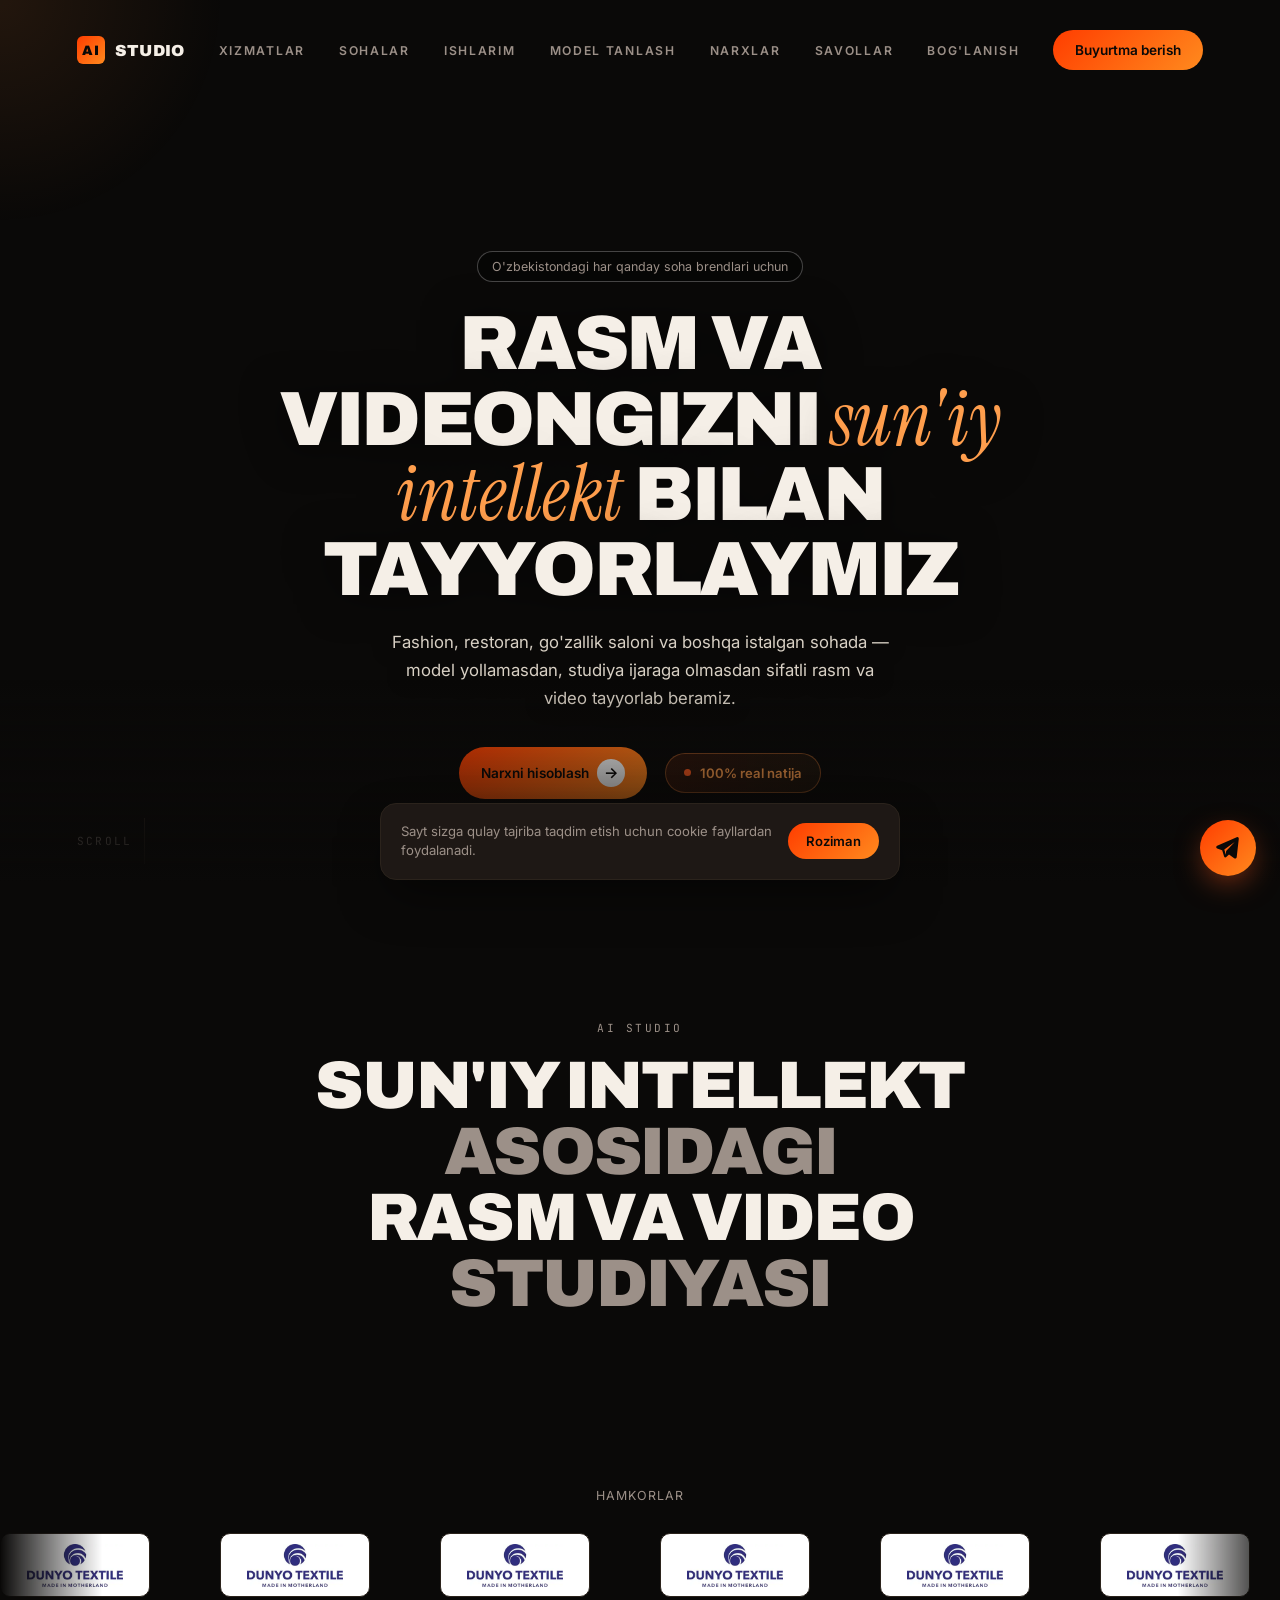
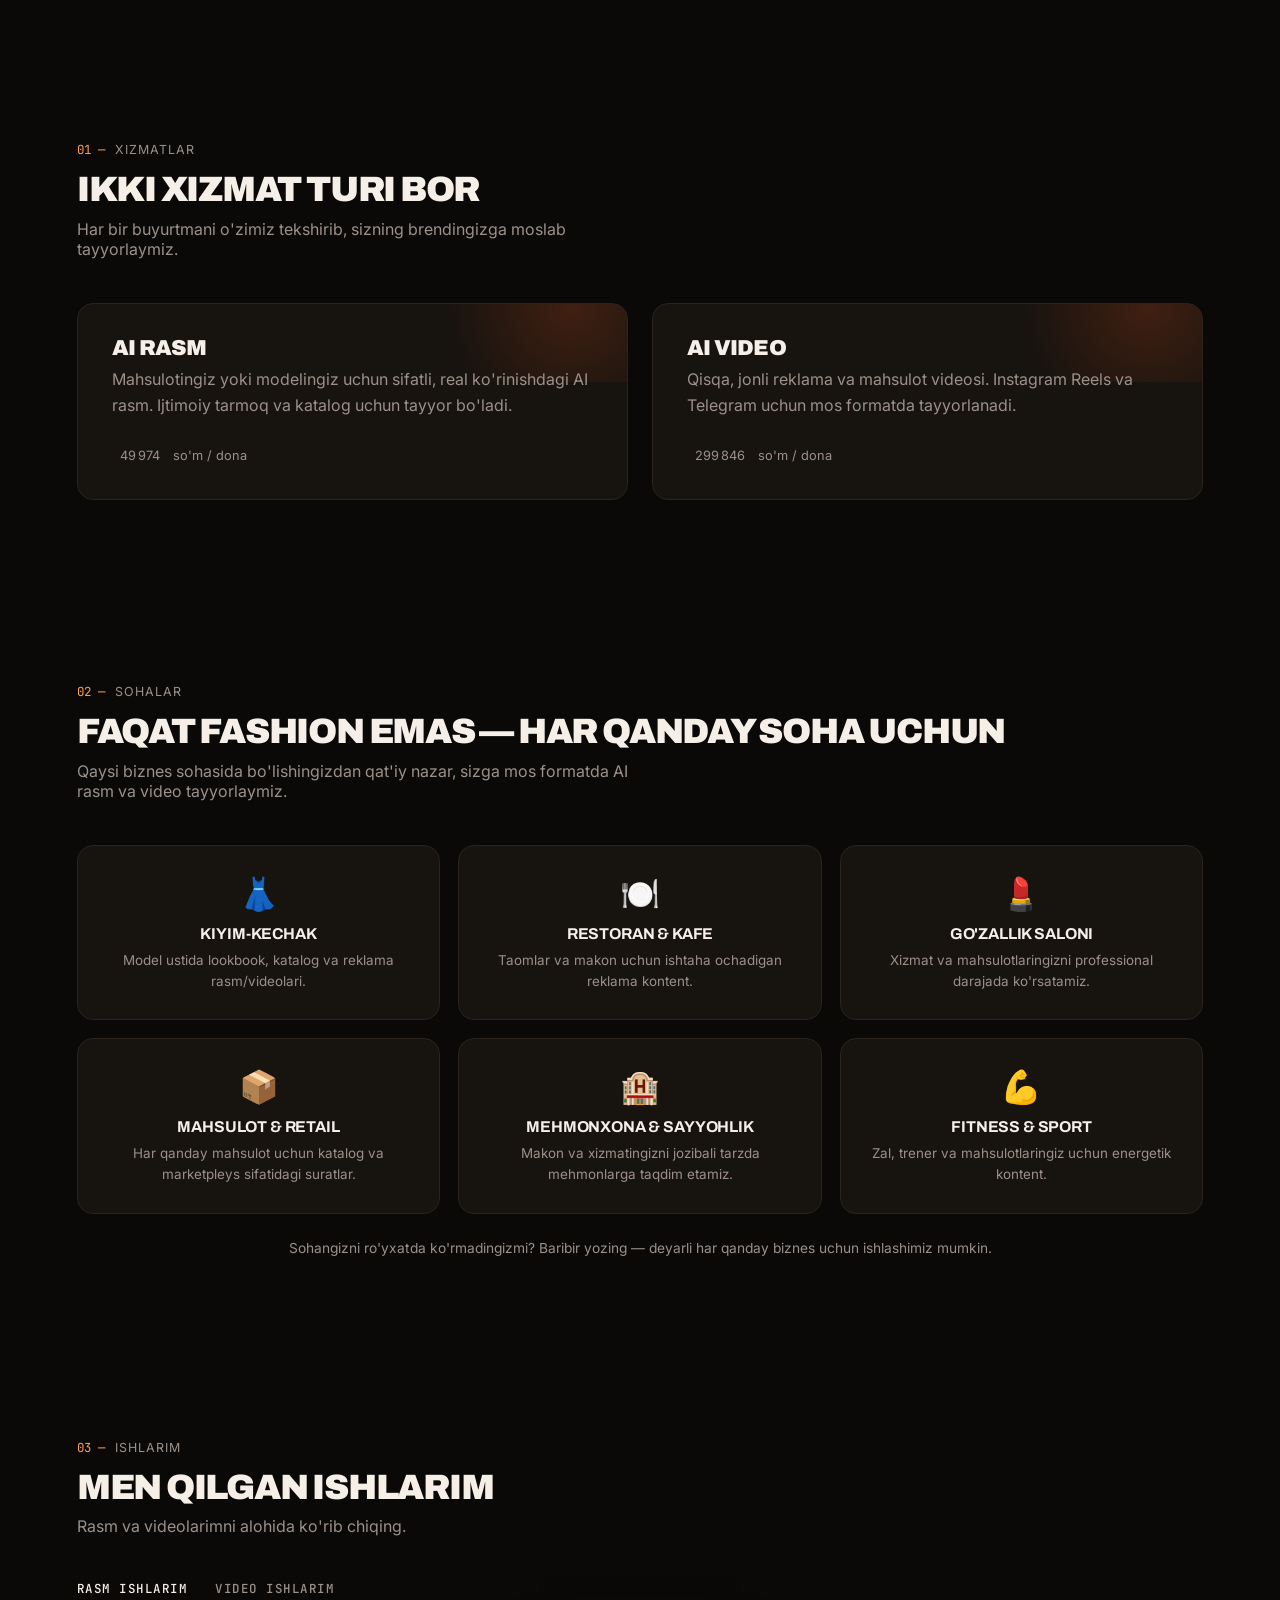
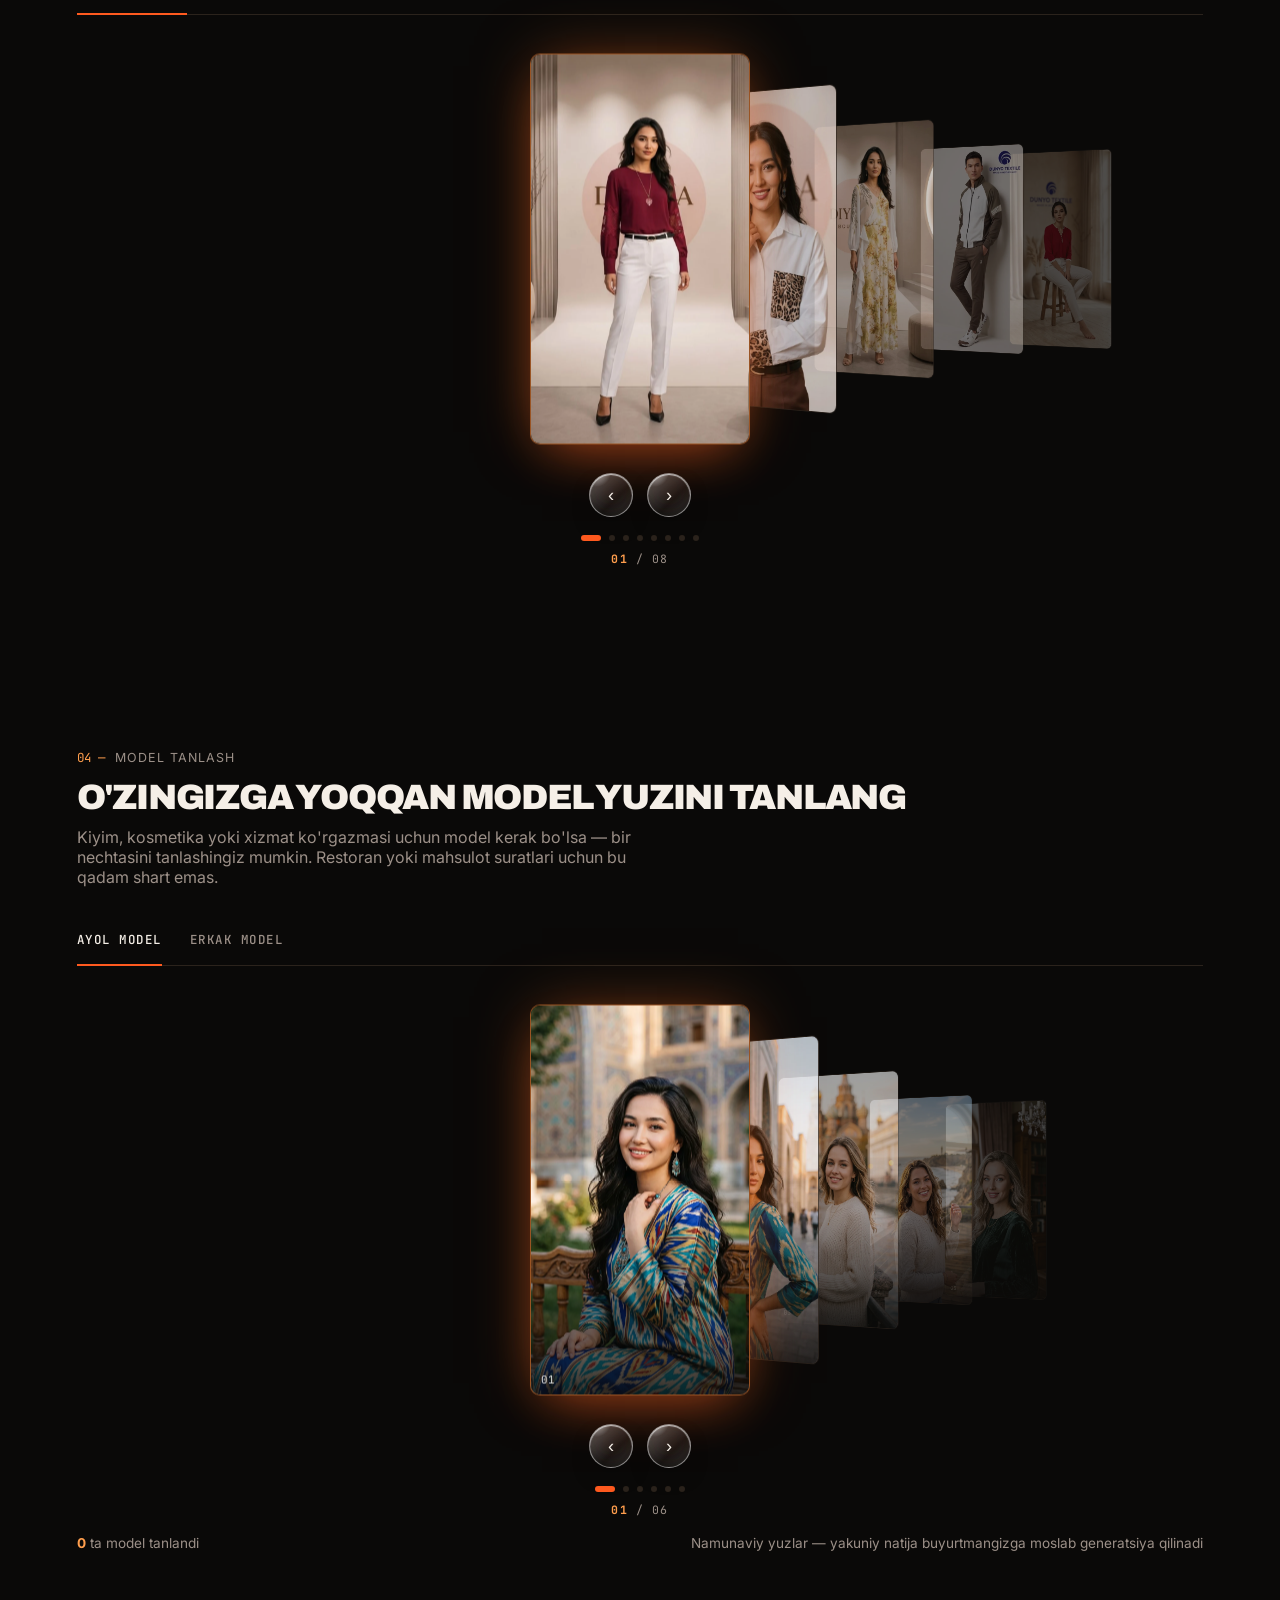
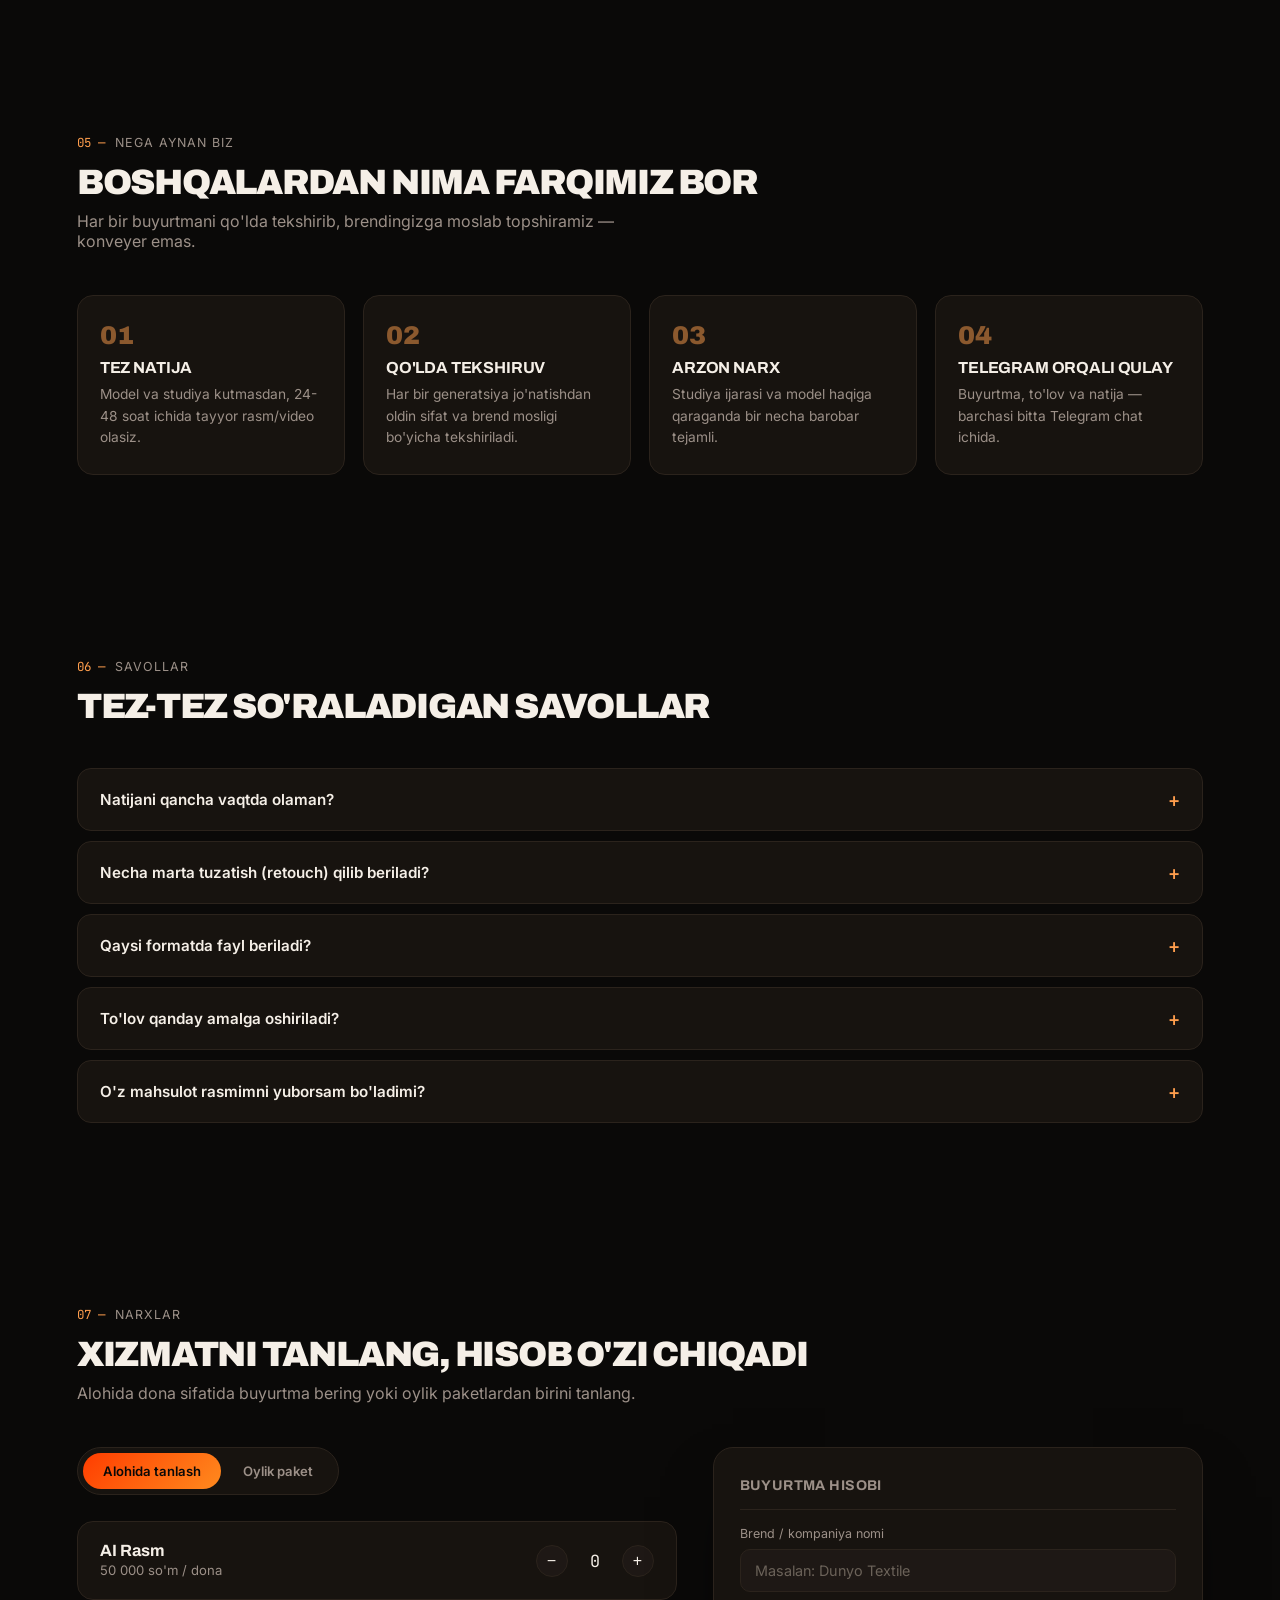
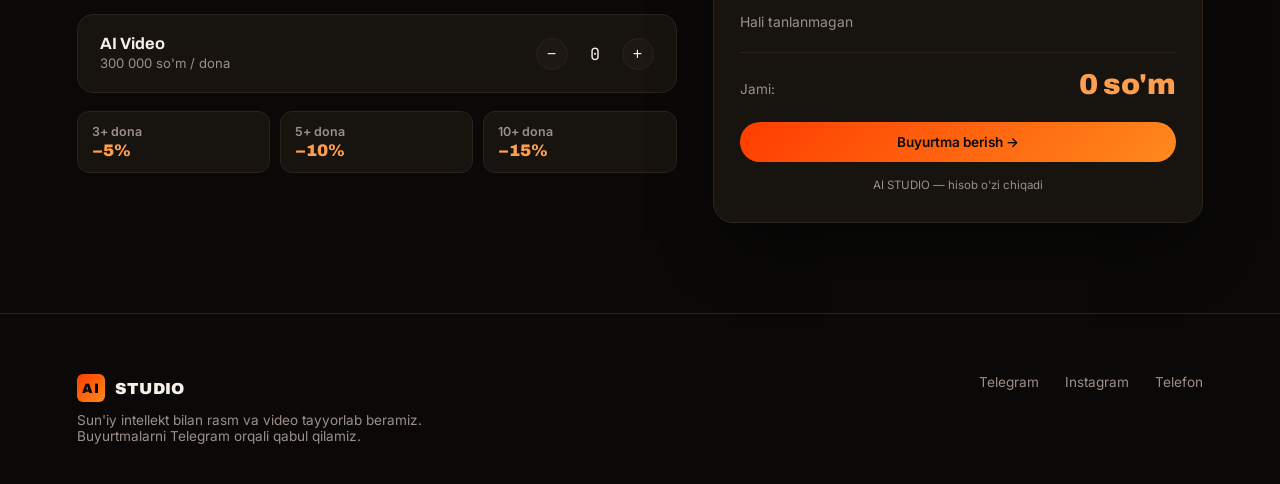
==== commit 93828190: "1" ====
--- a/index.html
+++ b/index.html
@@ -229,7 +229,7 @@
     </div>
     <div class="faq-item">
       <button class="faq-q">To'lov qanday amalga oshiriladi? <span class="faq-plus">+</span></button>
-      <div class="faq-a"><p>Buyurtma tasdiqlangandan so'ng Telegram orqali to'lov rekvizitlari yuboriladi. Katta paketlarda oldindan bo'nak olinadi.</p></div>
+      <div class="faq-a"><p>Har bir buyurtmada 50% oldindan to'lov (bo'nak) olinadi, qolgan 50% esa tayyor natija topshirilganda to'lanadi. Buyurtma tasdiqlangandan so'ng to'lov rekvizitlari Telegram orqali yuboriladi.</p></div>
     </div>
     <div class="faq-item">
       <button class="faq-q">O'z mahsulot rasmimni yuborsam bo'ladimi? <span class="faq-plus">+</span></button>
--- a/style.css
+++ b/style.css
@@ -535,3 +535,6 @@
 
 .r-line.discount span{color:var(--accent2);}
 .r-line.discount b{color:var(--accent2);}
+.r-line.prepay{border-top:1px dashed var(--line);padding-top:12px;margin-top:6px;}
+.r-line.prepay span,.r-line.prepay b{color:var(--text);font-weight:700;}
+.r-line.remain span,.r-line.remain b{color:var(--muted);}
